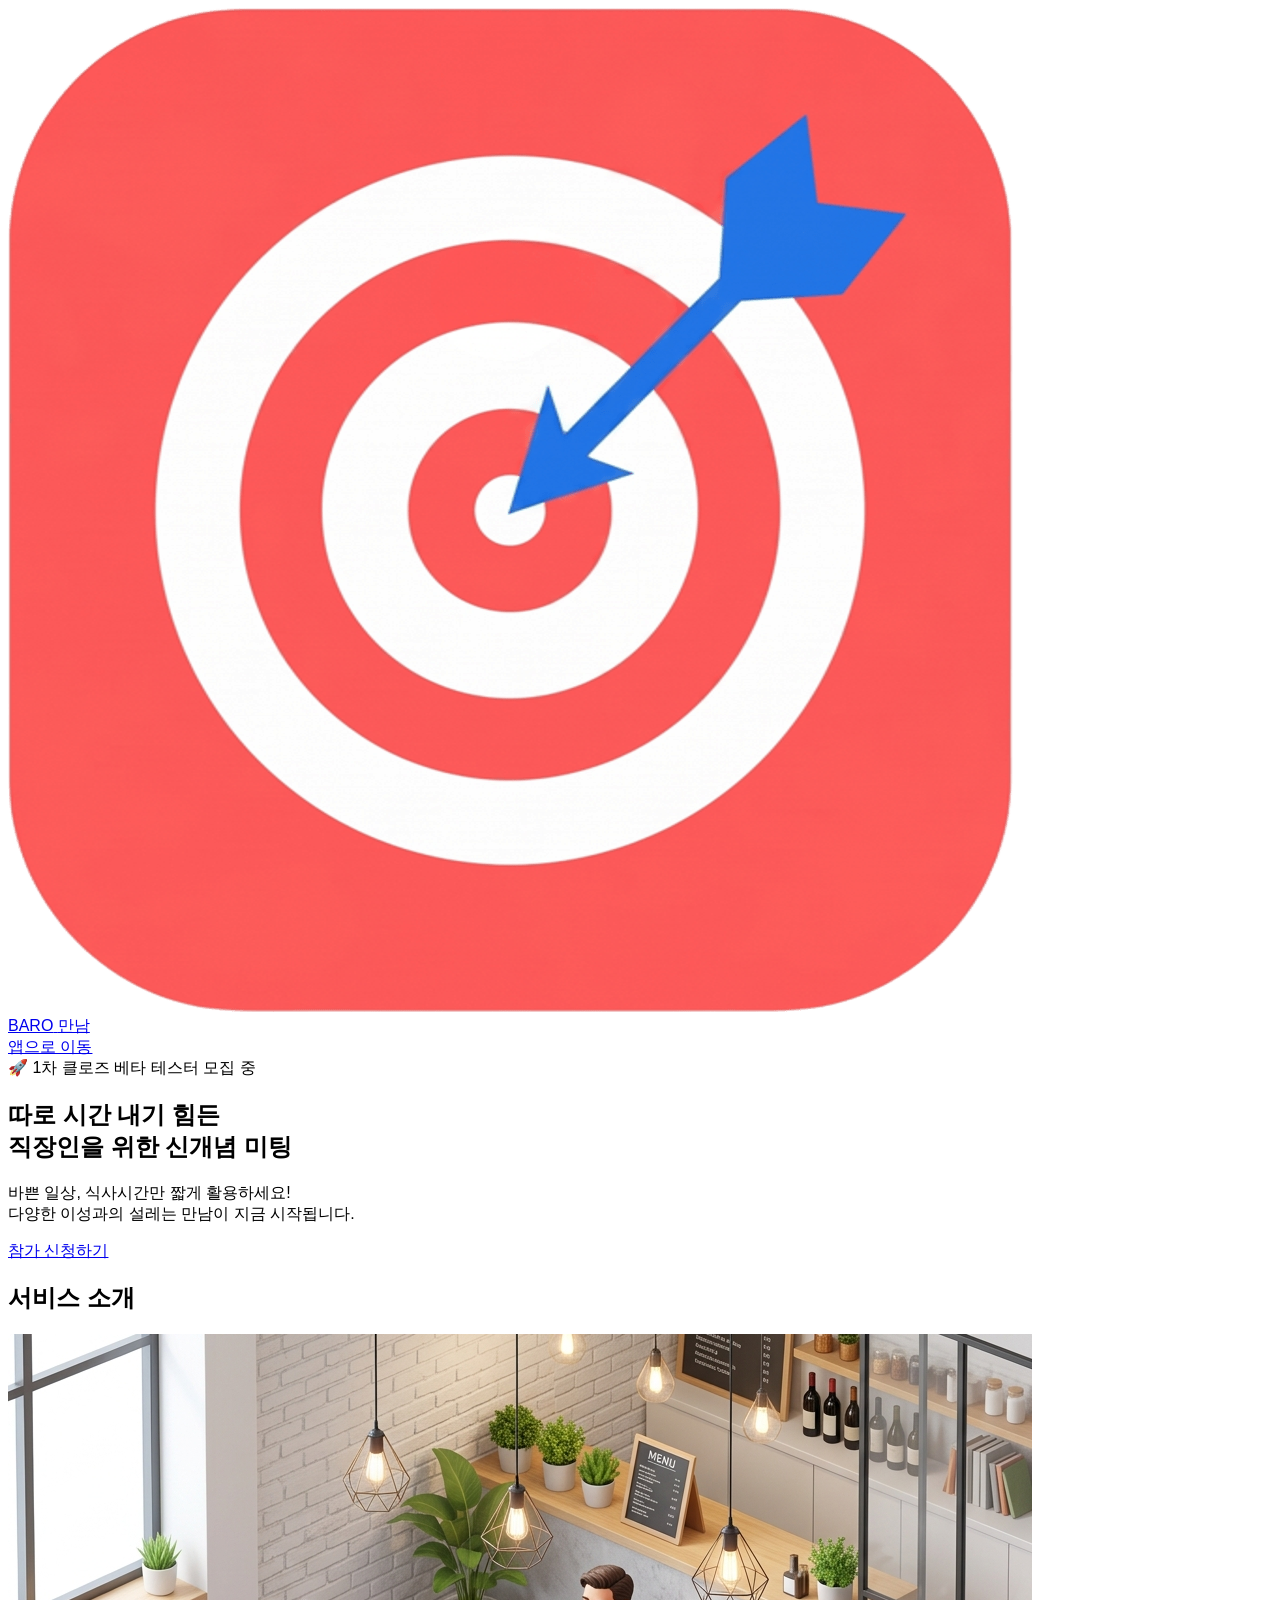
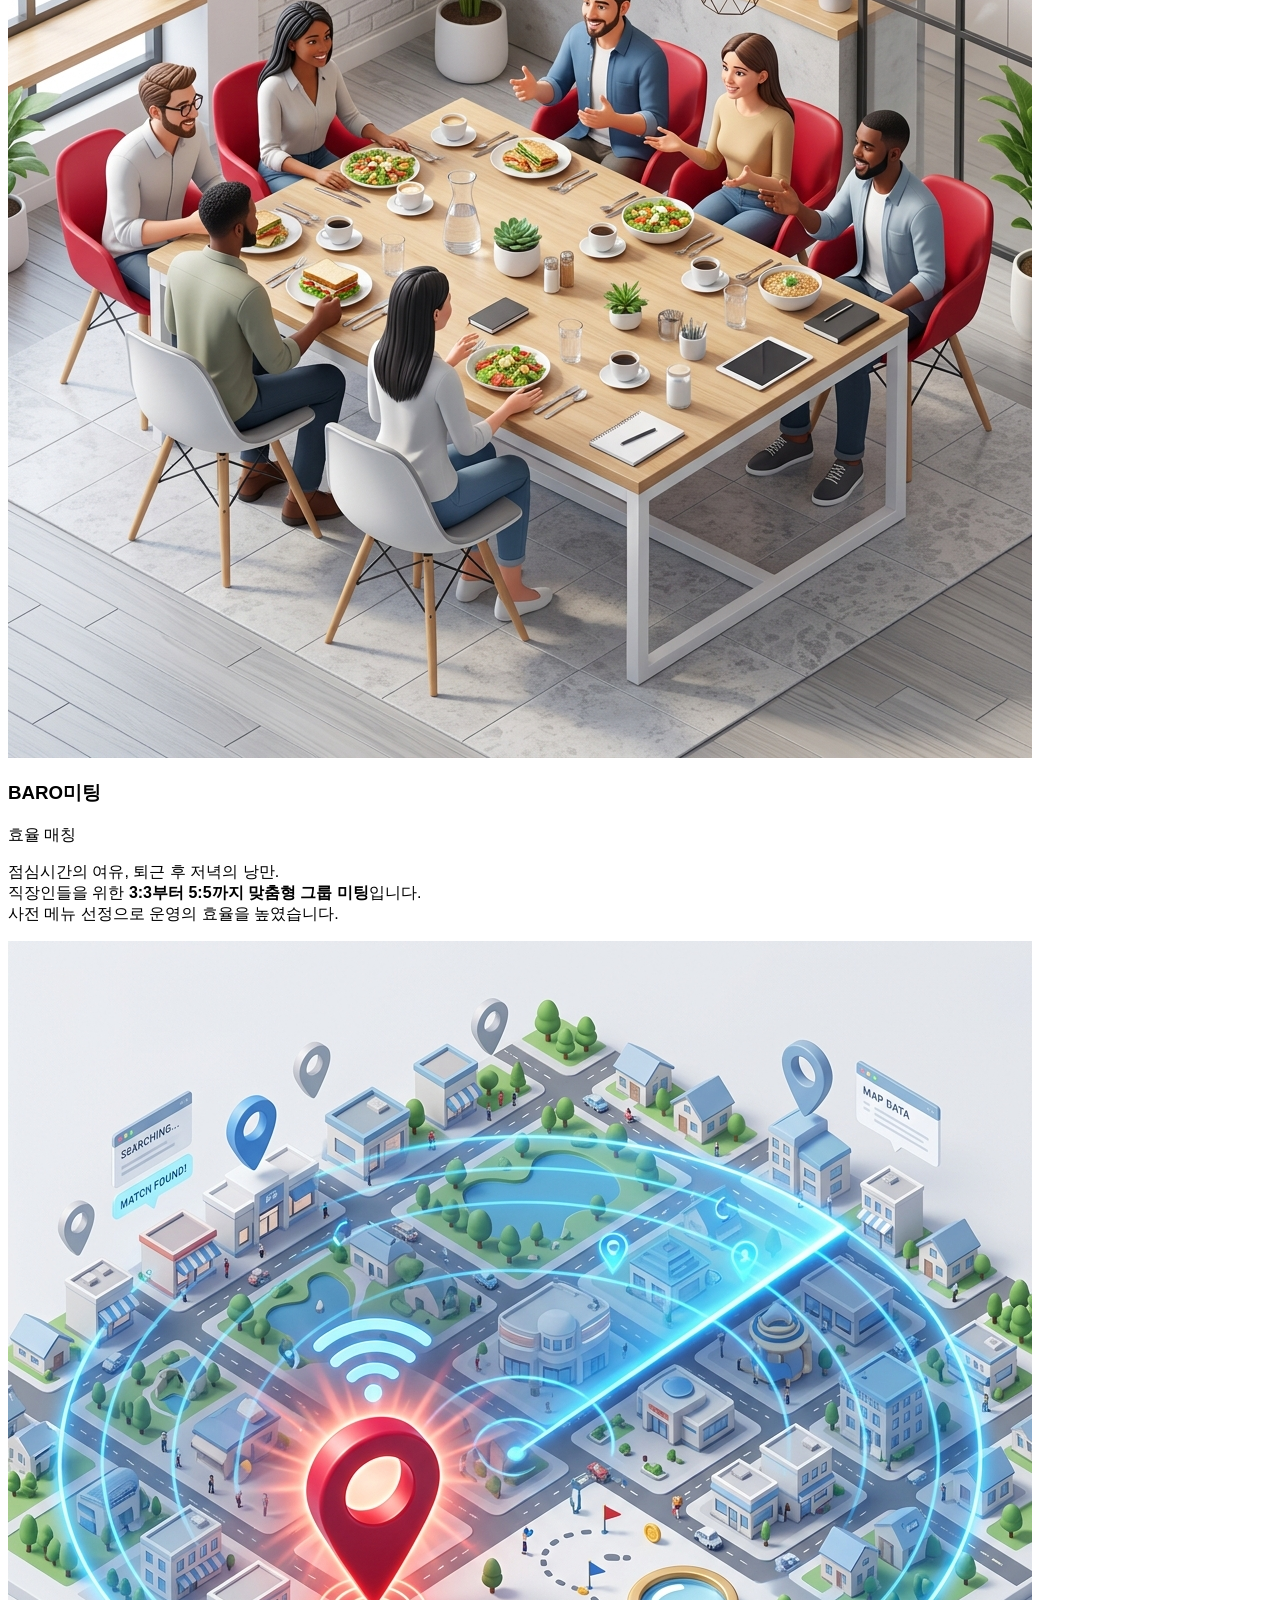
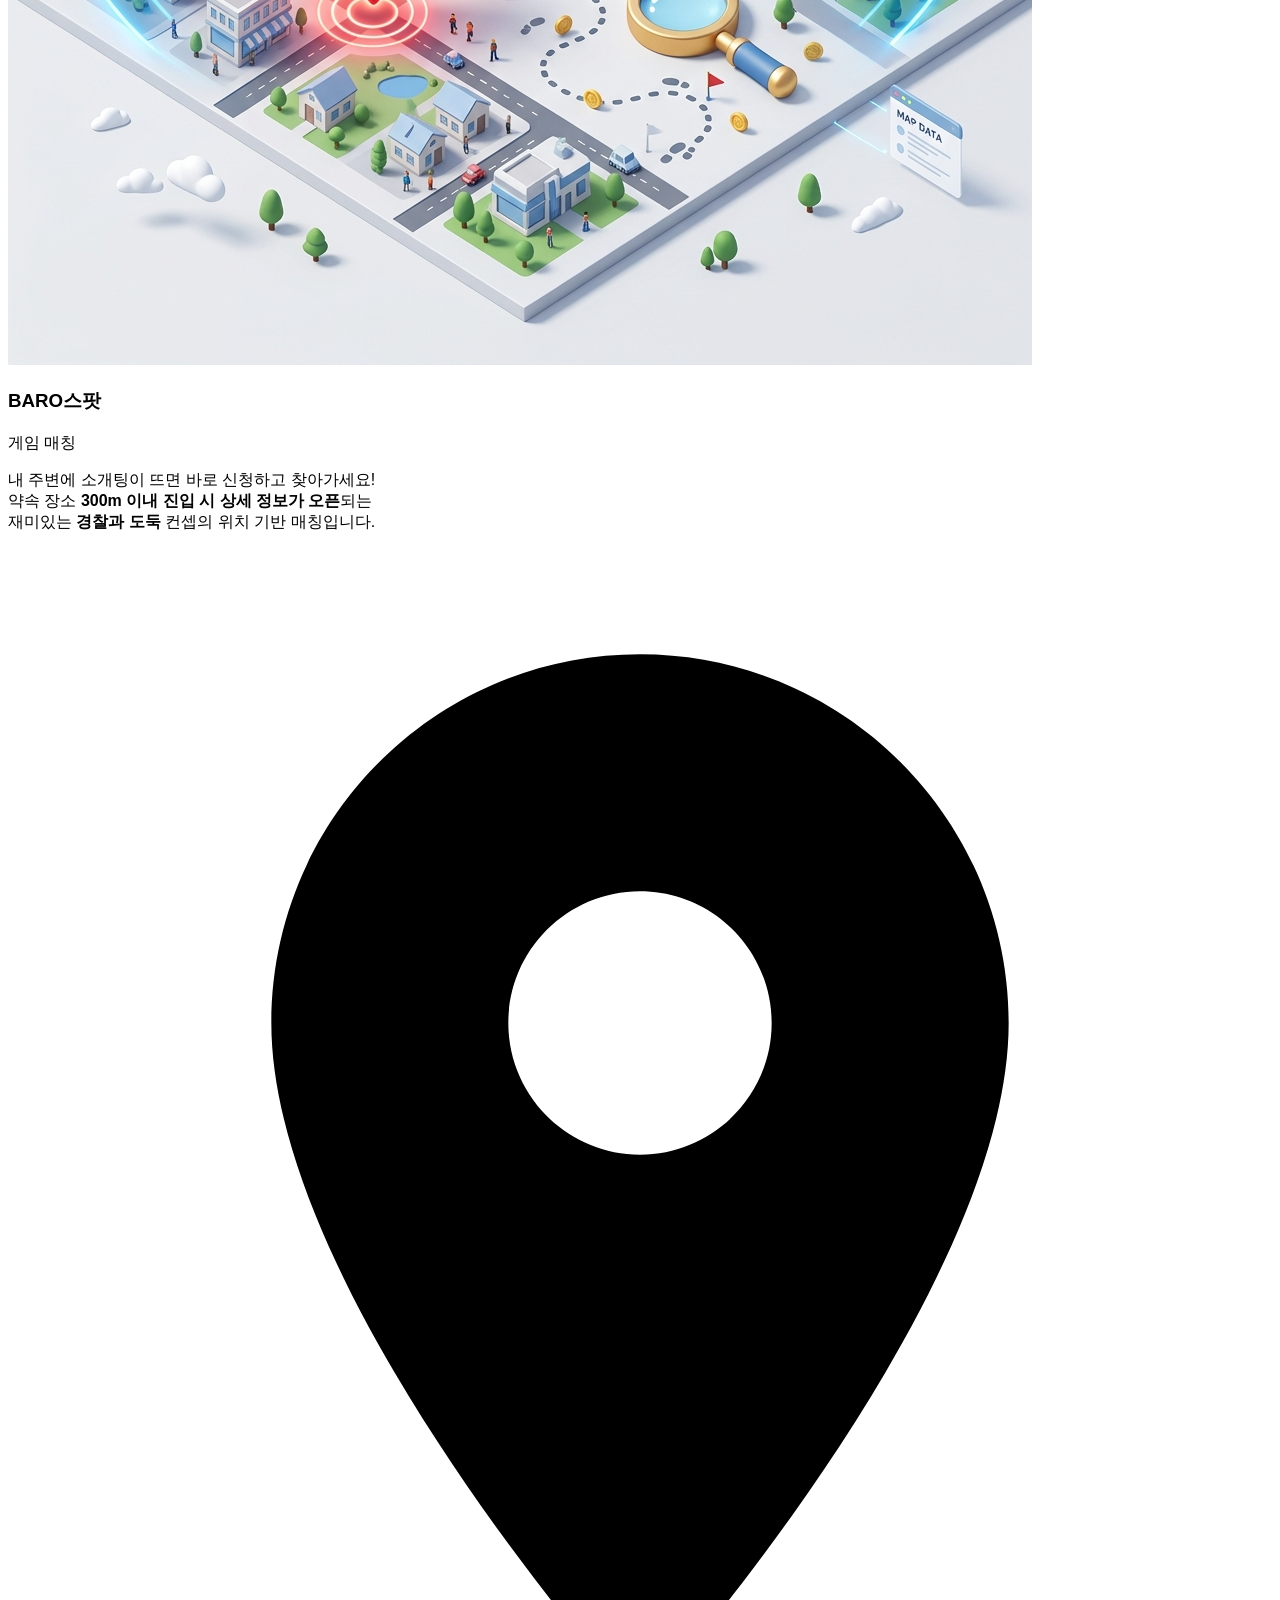
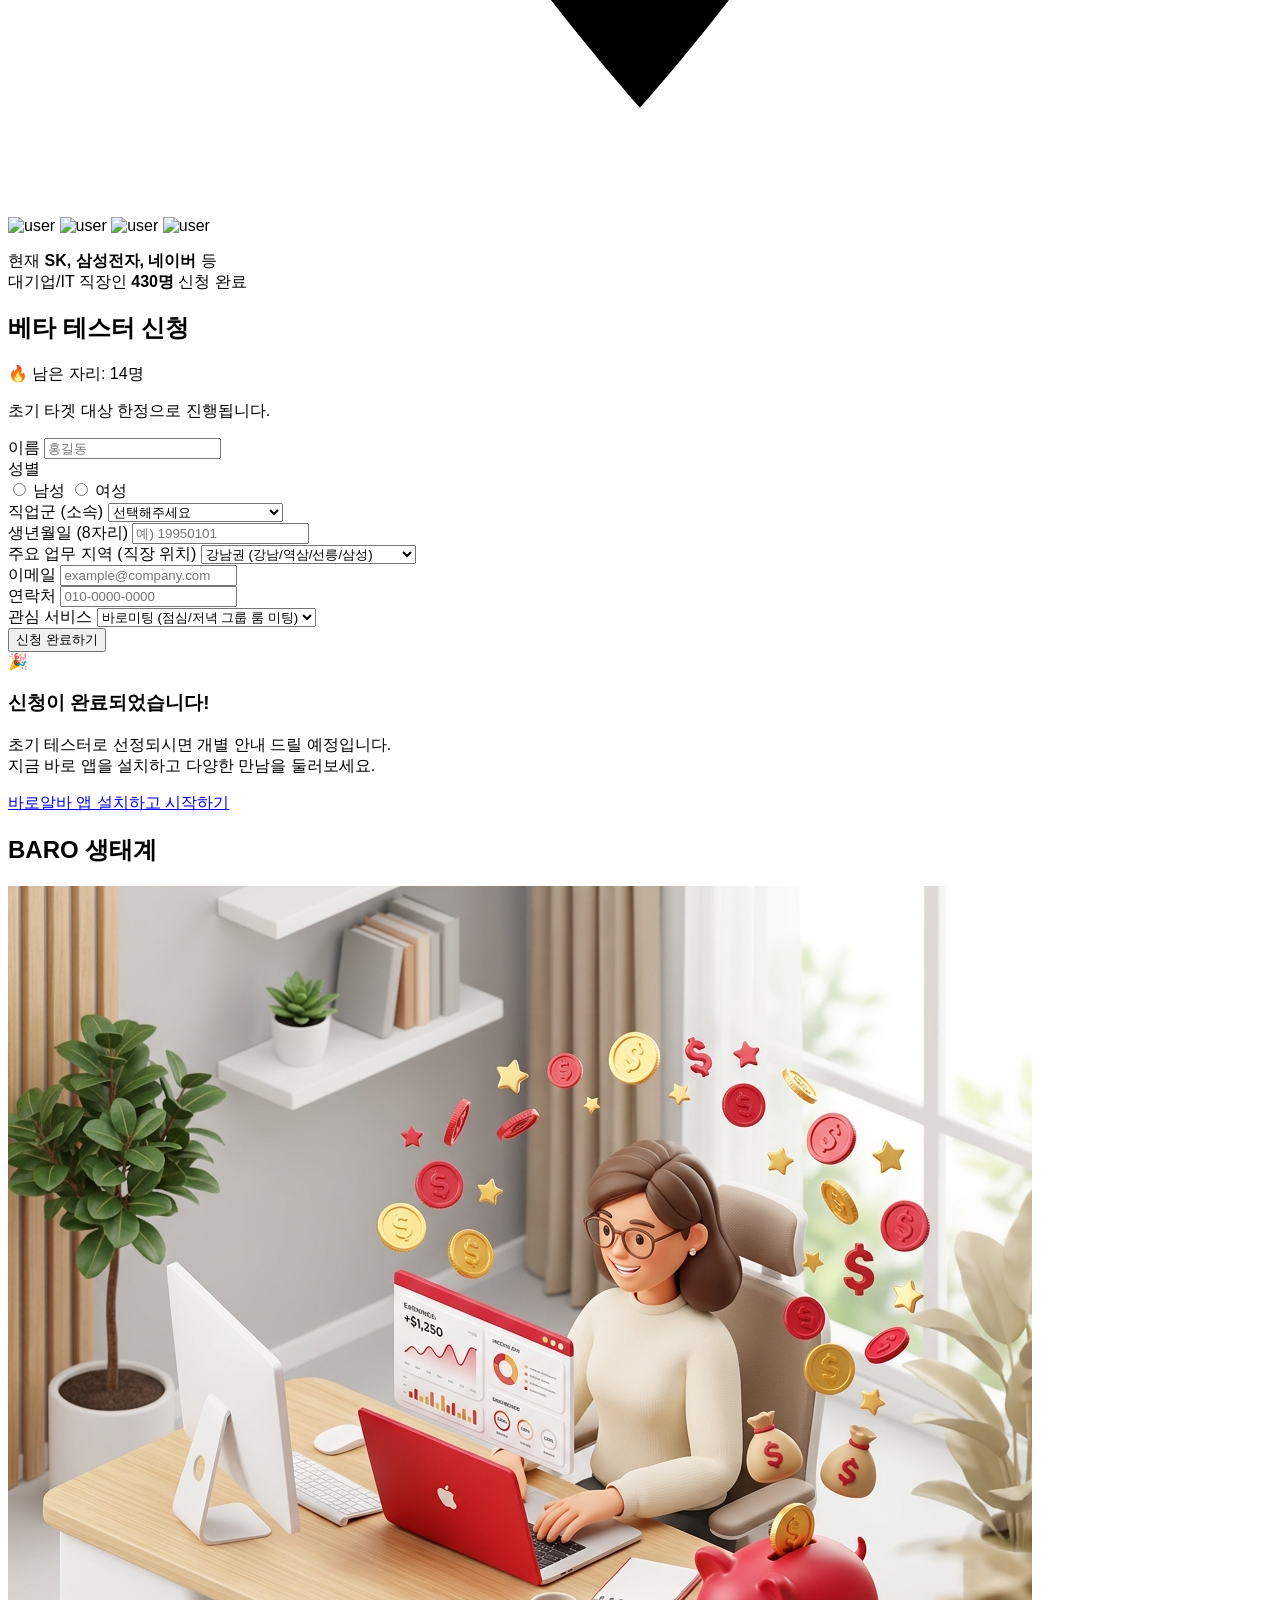
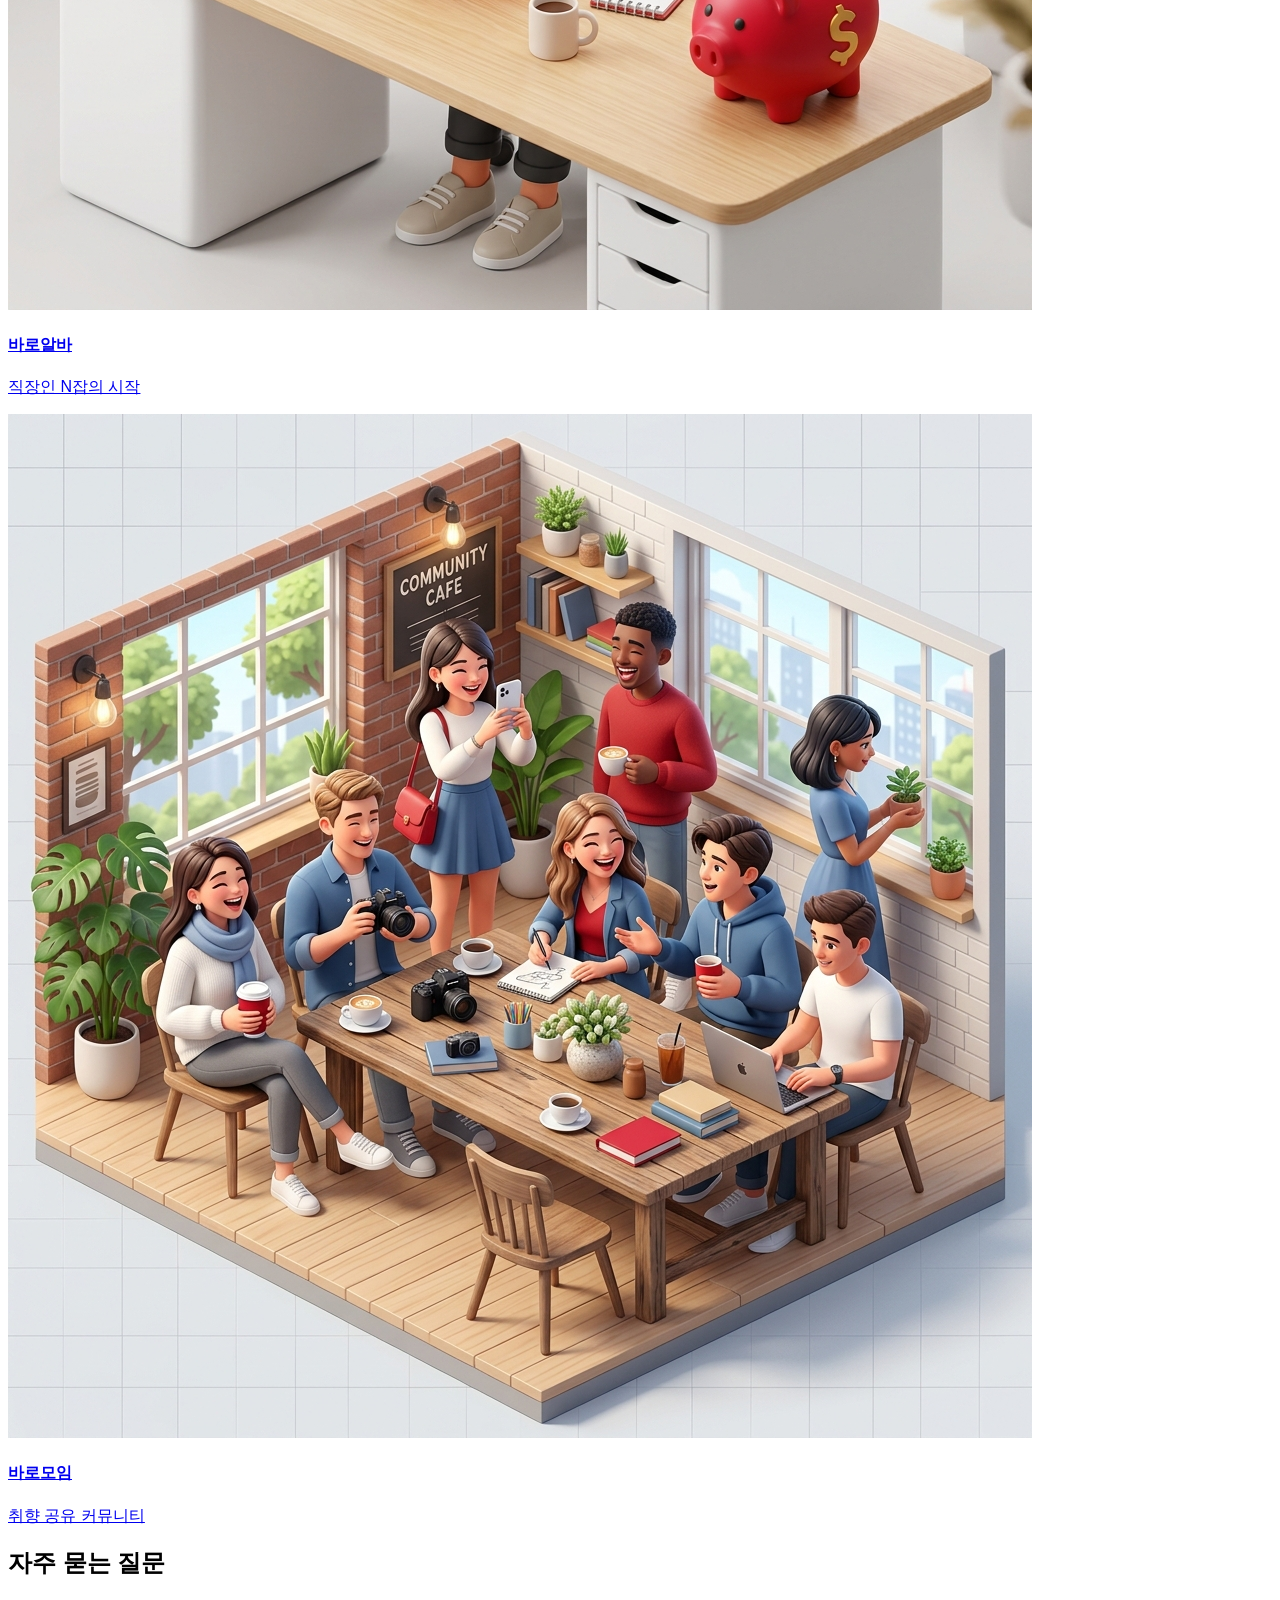
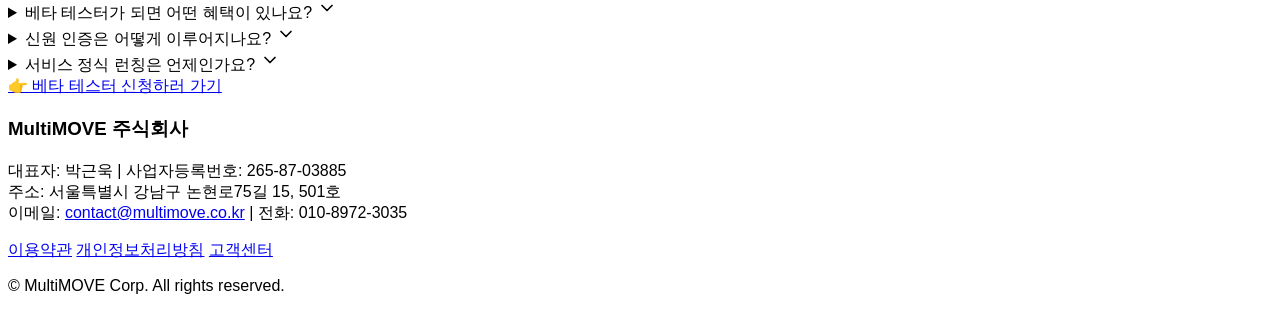
==== index.html @ ca2679e3 "feat: add SK to social proof for Jongno targeting" ====
<!DOCTYPE html>
<html lang="ko">
<head>
    <meta charset="UTF-8">
    <meta name="viewport" content="width=device-width, initial-scale=1.0, maximum-scale=1.0, user-scalable=no">
    <title>바로만남 - 직장인 전용 프리미엄 매칭 플랫폼</title>
    <!-- SEO Meta Tags -->
    <meta name="description" content="점심시간 4:4 미팅부터 위치 기반 미션 매칭까지. 직장인들의 라이프스타일을 혁신하는 새로운 만남, 바로만남에서 시작하세요.">
    <!-- 폰트 Preload (FOUT 방지) -->
    <link rel="preload" href="https://cdn.jsdelivr.net/gh/orioncactus/pretendard@v1.3.9/dist/web/static/woff2/Pretendard-ExtraBold.woff2" as="font" type="font/woff2" crossorigin="anonymous">
    <link rel="preload" href="https://cdn.jsdelivr.net/gh/orioncactus/pretendard@v1.3.9/dist/web/static/pretendard.min.css" as="style">
    <link rel="stylesheet" href="https://cdn.jsdelivr.net/gh/orioncactus/pretendard@v1.3.9/dist/web/static/pretendard.min.css">
    <script src="https://cdn.tailwindcss.com"></script>
    <script src="https://cdn.jsdelivr.net/npm/@supabase/supabase-js@2"></script>
    <script>
        window.onerror = function(msg, url, line, col, error) {
            alert("JS 오류 발생: " + msg + " (Line: " + line + ")");
        };
    </script>
    <script>
        tailwind.config = {
            theme: {
                extend: {
                    colors: {
                        baro: '#C8102E', // 바로알바 공식 메인 컬러
                        baroHover: '#A60D25'
                    },
                    fontFamily: {
                        sans: ['Pretendard', 'sans-serif'],
                    }
                }
            }
        }
    </script>
    <link href="./css/style.css" rel="stylesheet">
</head>
<body class="bg-gray-50 text-gray-900 flex flex-col min-h-screen">

    <!-- Header / Navigation -->
    <header class="sticky top-0 bg-white/90 backdrop-blur-lg z-50 border-b border-gray-100 px-5 py-3 shadow-sm">
        <div class="max-w-md mx-auto flex items-center justify-between">
            <a href="index.html" class="flex items-center gap-2 cursor-pointer hover:opacity-80 transition-opacity">
                <!-- 로고 영역 -->
                <div class="w-8 h-8 rounded-lg overflow-hidden flex items-center justify-center bg-white shadow-sm border border-gray-100">
                    <img src="./바로알바%20최종로고.png" alt="바로알바 로고" class="w-full h-full object-cover">
                </div>
                <div class="flex items-center space-x-1 tracking-tight">
                    <span class="text-baro font-extrabold text-xl">BARO</span>
                    <span class="font-extrabold text-xl text-gray-800">만남</span>
                </div>
            </a>
            <!-- 앱으로 이동 버튼 (Pulse Animation) -->
            <a href="https://baroalba.multimove.co.kr" target="_blank" class="animate-pulse-ring relative bg-baro text-white text-xs font-bold px-4 py-2 rounded-full shadow-md hover:bg-baroHover transition">
                앱으로 이동
            </a>
        </div>
    </header>

    <!-- Main Content -->
    <main class="max-w-md mx-auto w-full flex-grow pb-24">
        
        <!-- Hero Section -->
        <section class="relative px-5 py-12 text-center overflow-hidden">
            <!-- Premium Background Gradients -->
            <div class="absolute top-0 left-1/2 -translate-x-1/2 w-full h-full max-w-md mx-auto -z-10 opacity-30">
                <div class="absolute top-[-10%] left-[-10%] w-64 h-64 bg-red-300 rounded-full mix-blend-multiply filter blur-3xl animate-pulse"></div>
                <div class="absolute top-[10%] right-[-10%] w-64 h-64 bg-yellow-300 rounded-full mix-blend-multiply filter blur-3xl animate-pulse" style="animation-delay: 2s;"></div>
            </div>
            
            <div class="relative z-10">
                <div class="inline-block bg-white text-baro text-xs font-bold px-4 py-1.5 rounded-full mb-5 shadow-sm border border-red-100">
                    🚀 1차 클로즈 베타 테스터 모집 중
                </div>
                <h1 class="text-[32px] font-extrabold leading-[1.3] mb-5 tracking-tight text-gray-900 drop-shadow-sm">
                    따로 시간 내기 힘든<br>
                    직장인을 위한 <span class="text-baro bg-clip-text text-transparent bg-gradient-to-r from-baro to-red-500">신개념 미팅</span>
                </h1>
                <p class="text-gray-600 text-[15px] mb-8 leading-relaxed px-2 font-medium">
                    바쁜 일상, 식사시간만 짧게 활용하세요!<br>
                    다양한 이성과의 설레는 만남이 지금 시작됩니다.
                </p>
                <div class="bg-white/80 backdrop-blur-md rounded-[24px] p-6 shadow-sm border border-white/50">
                    <a href="#applicationForm" class="block w-full bg-gradient-to-r from-baro to-red-600 text-white font-bold py-4 rounded-[16px] shadow-[0_8px_20px_rgba(200,16,46,0.2)] hover:shadow-[0_8px_25px_rgba(200,16,46,0.4)] hover:-translate-y-0.5 transition-all duration-200">
                        참가 신청하기
                    </a>
                </div>
            </div>
        </section>

        <!-- Service Intro Section -->
        <section class="px-5 py-8">
            <div class="flex items-center justify-between mb-5 px-1">
                <h2 class="text-xl font-extrabold tracking-tight">서비스 소개</h2>
            </div>
            
            <div class="space-y-5">
                <!-- Service 1: 바로미팅 -->
                <div class="bg-white p-6 rounded-[24px] border border-gray-100 shadow-[0_4px_20px_-4px_rgba(0,0,0,0.05)] relative overflow-hidden group">
                    <div class="absolute top-0 right-0 w-32 h-32 bg-yellow-50 rounded-full blur-3xl -mr-10 -mt-10 transition-all group-hover:bg-yellow-100"></div>
                    <div class="relative z-10">
                        <div class="w-full h-40 bg-gray-50 rounded-[16px] mb-5 overflow-hidden border border-gray-100 shadow-sm flex items-center justify-center">
                            <img src="./images/baro_meeting.png" alt="바로미팅 일러스트" class="w-full h-full object-cover group-hover:scale-105 transition-transform duration-300">
                        </div>
                        <div class="flex items-center justify-between mb-4">
                            <h3 class="text-2xl font-extrabold tracking-tight text-gray-800">
                                <span class="text-baro">BARO</span>미팅
                            </h3>
                            <div class="bg-gray-100 text-gray-600 text-xs px-2 py-1 rounded-md font-semibold">효율 매칭</div>
                        </div>
                        <p class="text-[15px] leading-relaxed text-gray-600 font-medium">
                            점심시간의 여유, 퇴근 후 저녁의 낭만.<br>
                            직장인들을 위한 <strong>3:3부터 5:5까지 맞춤형 그룹 미팅</strong>입니다.<br>
                            사전 메뉴 선정으로 운영의 효율을 높였습니다.
                        </p>
                    </div>
                </div>

                <!-- Service 2: 바로스팟 -->
                <div class="bg-white p-6 rounded-[24px] border border-gray-100 shadow-[0_4px_20px_-4px_rgba(0,0,0,0.05)] relative overflow-hidden group">
                    <div class="absolute top-0 right-0 w-32 h-32 bg-red-50 rounded-full blur-3xl -mr-10 -mt-10 transition-all group-hover:bg-red-100"></div>
                    <div class="relative z-10">
                        <div class="w-full h-40 bg-gray-50 rounded-[16px] mb-5 overflow-hidden border border-gray-100 shadow-sm flex items-center justify-center">
                            <img src="./images/baro_spot.png" alt="바로스팟 일러스트" class="w-full h-full object-cover group-hover:scale-105 transition-transform duration-300">
                        </div>
                        <div class="flex items-center justify-between mb-4">
                            <h3 class="text-2xl font-extrabold tracking-tight text-gray-800">
                                <span class="text-baro">BARO</span>스팟
                            </h3>
                            <div class="bg-baro/10 text-baro text-xs px-2 py-1 rounded-md font-bold">게임 매칭</div>
                        </div>
                        <p class="text-[15px] leading-relaxed text-gray-600 font-medium mb-6">
                            내 주변에 소개팅이 뜨면 바로 신청하고 찾아가세요!<br>
                            약속 장소 <strong>300m 이내 진입 시 상세 정보가 오픈</strong>되는<br>
                            재미있는 <strong>경찰과 도둑</strong> 컨셉의 위치 기반 매칭입니다.
                        </p>
                        
                        <!-- Map Marker Animation Area -->
                        <div class="w-full h-32 bg-gray-50 rounded-[16px] border border-gray-200 flex items-center justify-center relative overflow-hidden">
                            <!-- Background Map Grid (Decorative) -->
                            <div class="absolute inset-0 opacity-20" style="background-image: radial-gradient(#C8102E 1px, transparent 1px); background-size: 16px 16px;"></div>
                            
                            <!-- Animated Marker -->
                            <div class="relative flex items-center justify-center">
                                <div class="absolute w-12 h-12 bg-baro/30 rounded-full marker-wave"></div>
                                <div class="relative marker-pin">
                                    <svg class="w-8 h-8 text-baro drop-shadow-md" fill="currentColor" viewBox="0 0 24 24">
                                        <path d="M12 2C8.13 2 5 5.13 5 9c0 5.25 7 13 7 13s7-7.75 7-13c0-3.87-3.13-7-7-7zm0 9.5c-1.38 0-2.5-1.12-2.5-2.5s1.12-2.5 2.5-2.5 2.5 1.12 2.5 2.5-1.12 2.5-2.5 2.5z"/>
                                    </svg>
                                </div>
                            </div>
                        </div>
                    </div>
                </div>
            </div>
        </section>

        <!-- Application Form Section (Supabase Ready) -->
        <section class="px-5 py-8">
            <div class="bg-white p-6 rounded-[24px] border border-gray-100 shadow-[0_4px_20px_-4px_rgba(0,0,0,0.05)]">
                <!-- Social Proof Ticker -->
                <div class="bg-gray-50 border border-gray-100 rounded-xl p-3 mb-5 flex items-center gap-3 shadow-inner">
                    <div class="flex -space-x-2">
                        <img class="w-6 h-6 rounded-full border-2 border-white object-cover" src="https://ui-avatars.com/api/?name=SK&background=E30000&color=fff" alt="user">
                        <img class="w-6 h-6 rounded-full border-2 border-white object-cover" src="https://ui-avatars.com/api/?name=S&background=0D8ABC&color=fff" alt="user">
                        <img class="w-6 h-6 rounded-full border-2 border-white object-cover" src="https://ui-avatars.com/api/?name=N&background=03C75A&color=fff" alt="user">
                        <img class="w-6 h-6 rounded-full border-2 border-white object-cover" src="https://ui-avatars.com/api/?name=K&background=FEE500&color=000" alt="user">
                    </div>
                    <p class="text-[11px] font-medium text-gray-600 leading-tight">
                        현재 <strong class="text-baro">SK, 삼성전자, 네이버</strong> 등<br>대기업/IT 직장인 <strong>430명</strong> 신청 완료
                    </p>
                </div>
                
                <div class="flex items-center justify-between mb-4">
                    <h2 class="text-xl font-extrabold">베타 테스터 신청</h2>
                    <span class="bg-red-50 text-baro text-[11px] font-extrabold px-2.5 py-1 rounded-full animate-pulse border border-red-100">🔥 남은 자리: 14명</span>
                </div>
                <p class="text-xs text-gray-500 mb-6">초기 타겟 대상 한정으로 진행됩니다.</p>
                
                <form id="applicationForm" class="space-y-4">
                    <div>
                        <label for="name" class="block text-sm font-bold text-gray-700 mb-1">이름</label>
                        <input type="text" id="name" name="name" required class="w-full bg-gray-50 border border-gray-200 rounded-[12px] px-4 py-3 text-sm focus:bg-white transition-colors" placeholder="홍길동">
                    </div>
                    <div>
                        <label class="block text-sm font-bold text-gray-700 mb-2">성별</label>
                        <div class="flex gap-4 bg-gray-50 border border-gray-200 rounded-[12px] px-4 py-3">
                            <label class="flex items-center gap-2 cursor-pointer flex-1">
                                <input type="radio" name="gender" value="male" required class="w-4 h-4 text-baro">
                                <span class="text-sm text-gray-700">남성</span>
                            </label>
                            <label class="flex items-center gap-2 cursor-pointer flex-1">
                                <input type="radio" name="gender" value="female" required class="w-4 h-4 text-baro">
                                <span class="text-sm text-gray-700">여성</span>
                            </label>
                        </div>
                    </div>
                    <div>
                        <label for="company" class="block text-sm font-bold text-gray-700 mb-1">직업군 (소속)</label>
                        <select id="company" name="company" required class="w-full bg-gray-50 border border-gray-200 rounded-[12px] px-4 py-3 text-sm focus:bg-white transition-colors">
                            <option value="" disabled selected>선택해주세요</option>
                            <option value="대기업/외국계기업">대기업 / 외국계기업</option>
                            <option value="중견/중소기업">중견 / 중소기업</option>
                            <option value="공기업/공공기관/공무원">공기업 / 공공기관 / 공무원</option>
                            <option value="전문직(의료/법조 등)">전문직 (의료/법조 등)</option>
                            <option value="스타트업/IT">스타트업 / IT</option>
                            <option value="자영업/F&B">자영업 / F&B</option>
                            <option value="프리랜서/기타">프리랜서 / 기타</option>
                        </select>
                    </div>
                    <div>
                        <label for="birthdate" class="block text-sm font-bold text-gray-700 mb-1">생년월일 (8자리)</label>
                        <input type="text" id="birthdate" name="birthdate" required maxlength="8" class="w-full bg-gray-50 border border-gray-200 rounded-[12px] px-4 py-3 text-sm focus:bg-white transition-colors" placeholder="예) 19950101">
                    </div>
                    <div>
                        <label for="location" class="block text-sm font-bold text-gray-700 mb-1">주요 업무 지역 (직장 위치)</label>
                        <select id="location" name="location" class="w-full bg-gray-50 border border-gray-200 rounded-[12px] px-4 py-3 text-sm focus:bg-white transition-colors">
                            <option value="gangnam">강남권 (강남/역삼/선릉/삼성)</option>
                            <option value="jongno">종로/중구권 (광화문/종각/을지로)</option>
                            <option value="yeouido">여의도권</option>
                            <option value="pangyo">판교/분당권</option>
                            <option value="guro">구로/가산권</option>
                            <option value="other">기타 지역</option>
                        </select>
                    </div>
                    <div>
                        <label for="email" class="block text-sm font-bold text-gray-700 mb-1">이메일</label>
                        <input type="email" id="email" name="email" required class="w-full bg-gray-50 border border-gray-200 rounded-[12px] px-4 py-3 text-sm focus:bg-white transition-colors" placeholder="example@company.com">
                    </div>
                    <div>
                        <label for="phone" class="block text-sm font-bold text-gray-700 mb-1">연락처</label>
                        <input type="tel" id="phone" name="phone" required class="w-full bg-gray-50 border border-gray-200 rounded-[12px] px-4 py-3 text-sm focus:bg-white transition-colors" placeholder="010-0000-0000">
                    </div>
                    <div>
                        <label for="service_type" class="block text-sm font-bold text-gray-700 mb-1">관심 서비스</label>
                        <select id="service_type" name="service_type" class="w-full bg-gray-50 border border-gray-200 rounded-[12px] px-4 py-3 text-sm focus:bg-white transition-colors">
                            <option value="baro_meeting">바로미팅 (점심/저녁 그룹 룸 미팅)</option>
                            <option value="baro_spot">바로스팟 (위치기반 매칭)</option>
                            <option value="both">둘 다 관심 있음</option>
                        </select>
                    </div>
                    <div class="pt-2">
                        <button type="button" id="submitBtn" class="w-full bg-baro text-white font-bold py-4 rounded-[12px] shadow-md hover:bg-baroHover transition-colors flex justify-center items-center gap-2">
                            <span>신청 완료하기</span>
                        </button>
                    </div>
                </form>
                
                <!-- Success UI (Hidden by default) -->
                <div id="successUi" class="hidden text-center py-6">
                    <div class="w-16 h-16 bg-green-100 text-green-600 rounded-full flex items-center justify-center text-3xl mx-auto mb-4 shadow-sm border border-green-200">
                        🎉
                    </div>
                    <h3 class="text-xl font-extrabold mb-2">신청이 완료되었습니다!</h3>
                    <p class="text-sm text-gray-500 mb-6 leading-relaxed">
                        초기 테스터로 선정되시면 개별 안내 드릴 예정입니다.<br>
                        지금 바로 앱을 설치하고 다양한 만남을 둘러보세요.
                    </p>
                    <a href="https://baroalba.multimove.co.kr" target="_blank" class="block w-full bg-baro text-white font-bold py-4 rounded-[12px] shadow-lg shadow-red-200 hover:bg-baroHover transition-all animate-pulse-ring">
                        바로알바 앱 설치하고 시작하기
                    </a>
                </div>
            </div>
        </section>

        <!-- BARO Ecosystem Section -->
        <section class="px-5 py-8 mb-10">
            <h2 class="text-xl font-extrabold mb-5 px-1 tracking-tight">BARO 생태계</h2>
            <div class="grid grid-cols-2 gap-4">
                <a href="baro-alba.html" class="bg-white p-5 rounded-[20px] border border-gray-100 shadow-sm hover:shadow-md hover:-translate-y-1 transition-all">
                    <div class="w-full h-24 bg-gray-50 rounded-[12px] mb-3 overflow-hidden border border-gray-100 flex items-center justify-center">
                        <img src="./images/baro_alba.png" alt="바로알바" class="w-full h-full object-cover">
                    </div>
                    <h4 class="font-bold text-sm text-gray-900">바로알바</h4>
                    <p class="text-[11px] text-gray-500 mt-1 font-medium">직장인 N잡의 시작</p>
                </a>
                <a href="baro-moim.html" class="bg-white p-5 rounded-[20px] border border-gray-100 shadow-sm hover:shadow-md hover:-translate-y-1 transition-all">
                    <div class="w-full h-24 bg-gray-50 rounded-[12px] mb-3 overflow-hidden border border-gray-100 flex items-center justify-center">
                        <img src="./images/baro_moim.png" alt="바로모임" class="w-full h-full object-cover">
                    </div>
                    <h4 class="font-bold text-sm text-gray-900">바로모임</h4>
                    <p class="text-[11px] text-gray-500 mt-1 font-medium">취향 공유 커뮤니티</p>
                </a>
            </div>
        </section>

        <!-- FAQ Section -->
        <section class="px-5 py-8 mb-4">
            <h2 class="text-xl font-extrabold mb-5 px-1 tracking-tight">자주 묻는 질문</h2>
            <div class="space-y-3">
                <details class="group bg-white rounded-2xl border border-gray-100 shadow-sm [&_summary::-webkit-details-marker]:hidden">
                    <summary class="flex items-center justify-between p-5 cursor-pointer font-bold text-gray-800 text-[15px]">
                        베타 테스터가 되면 어떤 혜택이 있나요?
                        <span class="transition group-open:rotate-180 text-gray-400">
                            <svg fill="none" height="20" width="20" stroke="currentColor" stroke-linecap="round" stroke-linejoin="round" stroke-width="2" viewBox="0 0 24 24"><path d="M6 9l6 6 6-6"/></svg>
                        </span>
                    </summary>
                    <div class="px-5 pb-5 text-sm text-gray-600 leading-relaxed border-t border-gray-50 pt-3">
                        정식 서비스 런칭 시 <strong>평생 수수료 면제</strong> 혜택과 프리미엄 매칭 우선권을 드립니다. 지금 신청하셔야 가장 큰 혜택을 받으실 수 있습니다!
                    </div>
                </details>
                <details class="group bg-white rounded-2xl border border-gray-100 shadow-sm [&_summary::-webkit-details-marker]:hidden">
                    <summary class="flex items-center justify-between p-5 cursor-pointer font-bold text-gray-800 text-[15px]">
                        신원 인증은 어떻게 이루어지나요?
                        <span class="transition group-open:rotate-180 text-gray-400">
                            <svg fill="none" height="20" width="20" stroke="currentColor" stroke-linecap="round" stroke-linejoin="round" stroke-width="2" viewBox="0 0 24 24"><path d="M6 9l6 6 6-6"/></svg>
                        </span>
                    </summary>
                    <div class="px-5 pb-5 text-sm text-gray-600 leading-relaxed border-t border-gray-50 pt-3">
                        입력해주신 직장명과 이메일을 바탕으로 <strong>철저한 블라인드 명함/사원증 인증</strong>을 거친 분들만 매칭 풀에 들어옵니다. 안전하고 신뢰할 수 있는 만남을 보장합니다.
                    </div>
                </details>
                <details class="group bg-white rounded-2xl border border-gray-100 shadow-sm [&_summary::-webkit-details-marker]:hidden">
                    <summary class="flex items-center justify-between p-5 cursor-pointer font-bold text-gray-800 text-[15px]">
                        서비스 정식 런칭은 언제인가요?
                        <span class="transition group-open:rotate-180 text-gray-400">
                            <svg fill="none" height="20" width="20" stroke="currentColor" stroke-linecap="round" stroke-linejoin="round" stroke-width="2" viewBox="0 0 24 24"><path d="M6 9l6 6 6-6"/></svg>
                        </span>
                    </summary>
                    <div class="px-5 pb-5 text-sm text-gray-600 leading-relaxed border-t border-gray-50 pt-3">
                        현재 베타 테스터 풀을 모집 중이며, 충분한 매칭 풀이 확보되는 대로 테스터 분들께 <strong>가장 먼저 개별 연락</strong>을 드려 매칭을 시작할 예정입니다.
                    </div>
                </details>
            </div>
        </section>

    </main>

    <!-- Mobile Sticky CTA -->
    <div class="fixed bottom-0 left-0 w-full z-40 bg-white/90 backdrop-blur-md p-4 border-t border-gray-100 shadow-[0_-10px_20px_rgba(0,0,0,0.03)] pb-safe md:hidden">
        <a href="#applicationForm" class="block w-full max-w-md mx-auto bg-gray-900 text-white text-center font-bold py-4 rounded-[16px] shadow-lg hover:bg-black transition-all">
            👉 베타 테스터 신청하러 가기
        </a>
    </div>

    <!-- Footer -->
    <footer class="bg-gray-900 text-gray-400 py-10 pb-32 md:pb-10 mt-auto">
        <div class="max-w-md mx-auto px-5">
            <div class="mb-6">
                <h3 class="text-white font-bold text-lg mb-2">MultiMOVE 주식회사</h3>
                <p class="text-xs leading-relaxed text-gray-400">
                    대표자: 박근욱 | 사업자등록번호: 265-87-03885<br>
                    주소: 서울특별시 강남구 논현로75길 15, 501호<br>
                    이메일: <a href="mailto:contact@multimove.co.kr" class="text-gray-300 hover:text-white transition">contact@multimove.co.kr</a> | 전화: 010-8972-3035
                </p>
            </div>
            
            <div class="flex gap-4 text-xs font-medium mb-6">
                <a href="https://baroalba.multimove.co.kr/terms.html" target="_blank" class="hover:text-white transition">이용약관</a>
                <a href="https://baroalba.multimove.co.kr/privacy.html" target="_blank" class="hover:text-white transition">개인정보처리방침</a>
                <a href="mailto:contact@multimove.co.kr" class="hover:text-white transition">고객센터</a>
            </div>

            <p class="text-[10px] text-gray-500 font-medium">
                © MultiMOVE Corp. All rights reserved.
            </p>
        </div>
    </footer>

    <script>
        try {
            // Supabase 초기화 (발급받은 URL과 KEY를 입력해주세요)
            const SUPABASE_URL = 'https://onwvbmllpycgswfzywjv.supabase.co';
            const SUPABASE_KEY = 'eyJhbGciOiJIUzI1NiIsInR5cCI6IkpXVCJ9.eyJpc3MiOiJzdXBhYmFzZSIsInJlZiI6Im9ud3ZibWxscHljZ3N3Znp5d2p2Iiwicm9sZSI6ImFub24iLCJpYXQiOjE3ODAyMDMyNzksImV4cCI6MjA5NTc3OTI3OX0.CbwhyfqCZp_jjMbHUESVzbPDAZLNV2lpniUkouqLLmQ';
            const supabase = window.supabase ? window.supabase.createClient(SUPABASE_URL, SUPABASE_KEY) : null;

        // URL에 남아있는 쿼리 파라미터(이름, 이메일 등)가 있다면 깔끔하게 지워줌
        if (window.location.search) {
            window.history.replaceState({}, document.title, window.location.pathname);
        }

        // 폼 제출 이벤트 핸들러
        const applicationForm = document.getElementById('applicationForm');
        const successUi = document.getElementById('successUi');
        const submitBtn = document.getElementById('submitBtn');
        
        if (submitBtn && applicationForm) {
            submitBtn.addEventListener('click', async (e) => {
                if (!applicationForm.checkValidity()) {
                    applicationForm.reportValidity(); // 기본 HTML 툴팁
                    alert("모든 필수 항목(성별 포함)을 정확히 입력해 주세요!"); // 툴팁이 안 보이는 브라우저 대비 명시적 경고
                    return;
                }
                
                const originalText = submitBtn.innerHTML;
                submitBtn.innerHTML = '처리 중...';
                submitBtn.disabled = true;
                
                const formData = new FormData(applicationForm);
                const data = Object.fromEntries(formData.entries());
                
                try {
                    let dbErrorMsg = "";
                    if(supabase) {
                        // Supabase 연동 시도
                        try {
                            const { error } = await supabase
                                .from('baromannam_beta_testers')
                                .insert([
                                    { 
                                        name: data.name, 
                                        gender: data.gender,
                                        company: data.company,
                                        birthdate: data.birthdate,
                                        location: data.location,
                                        email: data.email,
                                        phone: data.phone, 
                                        service_type: data.service_type 
                                    }
                                ]);
                                
                            if (error) {
                                console.error("Supabase 에러:", error);
                                dbErrorMsg = " (주의: DB 저장 실패, 에러: " + (error.message || JSON.stringify(error)) + ")";
                            }
                        } catch (supaErr) {
                            console.error("Supabase 통신 실패:", supaErr);
                            dbErrorMsg = " (주의: DB 통신 차단됨 - AdBlock 또는 CORS 에러)";
                        }
                    } else {
                        console.log('Supabase 클라이언트가 초기화되지 않았습니다. 임시 성공 처리:', data);
                    }
                    
                    // 성공 UI 전환
                    applicationForm.classList.add('hidden');
                    successUi.classList.remove('hidden');

                    // 2. 관리자 이메일 자동 알림 발송 (formsubmit.co AJAX API 사용)
                    // 이메일 전송은 백그라운드에서 실행되도록 await 하지 않음
                    fetch("https://formsubmit.co/ajax/contact@multimove.co.kr", {
                        method: "POST",
                        headers: { 
                            'Content-Type': 'application/json',
                            'Accept': 'application/json'
                        },
                        body: JSON.stringify({
                            _subject: "🚀 [바로만남] 새로운 베타 테스터 신청이 접수되었습니다!" + (dbErrorMsg ? " [DB저장실패]" : ""),
                            _autoresponse: "바로만남 베타 테스터 신청이 완료되었습니다!\n\n관심을 가져주셔서 감사합니다.\n초기 테스터로 선정되시면 본 이메일이나 연락처로 개별 안내를 드릴 예정입니다.\n\n앱 출시 전, '바로알바' 앱을 먼저 설치하시고 생태계를 미리 경험해 보세요!\n👉 앱 설치하러 가기: https://baroalba.multimove.co.kr",
                            "이름": data.name,
                            "성별": data.gender === 'male' ? '남성' : '여성',
                            "생년월일": data.birthdate,
                            "직장명": data.company,
                            "지역": data.location === 'gangnam' ? '강남권' : 
                                    data.location === 'jongno' ? '종로/중구권' : 
                                    data.location === 'yeouido' ? '여의도권' : 
                                    data.location === 'pangyo' ? '판교/분당권' : 
                                    data.location === 'guro' ? '구로/가산권' : '기타 지역',
                            "이메일": data.email,
                            "연락처": data.phone,
                            "관심 서비스": data.service_type === 'baro_meeting' ? '바로미팅' : 
                                        data.service_type === 'baro_spot' ? '바로스팟' : '둘 다'
                        })
                    }).then(response => console.log('이메일 알림 전송 요청됨', response.status))
                    .catch(err => console.error('이메일 알림 전송 실패', err));
                    
                    
                } catch (error) {
                    console.error('크리티컬 에러:', error);
                    alert('신청 처리 중 치명적인 오류가 발생했습니다.\n상세: ' + (error.message || JSON.stringify(error)));
                    submitBtn.innerHTML = originalText;
                    submitBtn.disabled = false;
                }
            });
        }

        // 연락처 자동 하이픈(-) 포맷팅 로직 (자동완성 대응 위해 여러 이벤트 리스닝)
        const formatPhone = function (inputElem) {
            let val = inputElem.value.replace(/[^0-9]/g, '');
            if (val.length > 3 && val.length <= 7) {
                val = val.substring(0, 3) + '-' + val.substring(3);
            } else if (val.length > 7) {
                val = val.substring(0, 3) + '-' + val.substring(3, 7) + '-' + val.substring(7, 11);
            }
            inputElem.value = val;
        };
        
        const phoneInput = document.getElementById('phone');
        if (phoneInput) {
            ['input', 'change', 'blur'].forEach(evt => {
                phoneInput.addEventListener(evt, function (e) {
                    formatPhone(this);
                });
            });
        }

        // 생년월일 숫자만 입력되도록 강제 (8자리 제한은 HTML maxlength=8로 처리)
        const birthdateInput = document.getElementById('birthdate');
        if (birthdateInput) {
            ['input', 'change', 'blur'].forEach(evt => {
                birthdateInput.addEventListener(evt, function (e) {
                    this.value = this.value.replace(/[^0-9]/g, '');
                });
            });
        }

        // 스무스 스크롤 네비게이션
        document.querySelectorAll('a[href^="#"]').forEach(anchor => {
            anchor.addEventListener('click', function (e) {
                e.preventDefault();
                const targetId = this.getAttribute('href');
                if(targetId === '#') return;
                
                const targetElement = document.querySelector(targetId);
                if(targetElement) {
                    targetElement.scrollIntoView({
                        behavior: 'smooth'
                    });
                }
            });
        });
        } catch(err) {
            alert("스크립트 초기화 오류: " + err.message);
        }
    </script>
</body>
</html>
---- css/style.css ----
@import url("https://cdn.jsdelivr.net/gh/orioncactus/pretendard@v1.3.9/dist/web/static/pretendard.min.css");

body {
    font-family: 'Pretendard', sans-serif;
    -webkit-font-smoothing: antialiased;
    -moz-osx-font-smoothing: grayscale;
}

/* 부드러운 스크롤 */
html {
    scroll-behavior: smooth;
}

/* 앱으로 이동 버튼 펄스 애니메이션 */
@keyframes pulse-ring {
    0% {
        transform: scale(0.95);
        box-shadow: 0 0 0 0 rgba(200, 16, 46, 0.7);
    }
    
    70% {
        transform: scale(1);
        box-shadow: 0 0 0 8px rgba(200, 16, 46, 0);
    }
    
    100% {
        transform: scale(0.95);
        box-shadow: 0 0 0 0 rgba(200, 16, 46, 0);
    }
}

.animate-pulse-ring {
    animation: pulse-ring 2s infinite;
}

/* 지도 마커 바운스 및 웨이브 애니메이션 */
@keyframes marker-bounce {
    0%, 100% {
        transform: translateY(0);
    }
    50% {
        transform: translateY(-10px);
    }
}

@keyframes marker-wave {
    0% {
        transform: scale(0.5);
        opacity: 0.8;
    }
    100% {
        transform: scale(2);
        opacity: 0;
    }
}

.marker-pin {
    animation: marker-bounce 2s ease-in-out infinite;
}

.marker-wave {
    animation: marker-wave 2s cubic-bezier(0, 0.5, 0.5, 1) infinite;
}

/* 입력 필드 포커스 스타일 커스텀 */
input:focus, select:focus, textarea:focus {
    outline: none;
    border-color: #C8102E;
    box-shadow: 0 0 0 3px rgba(200, 16, 46, 0.1);
}
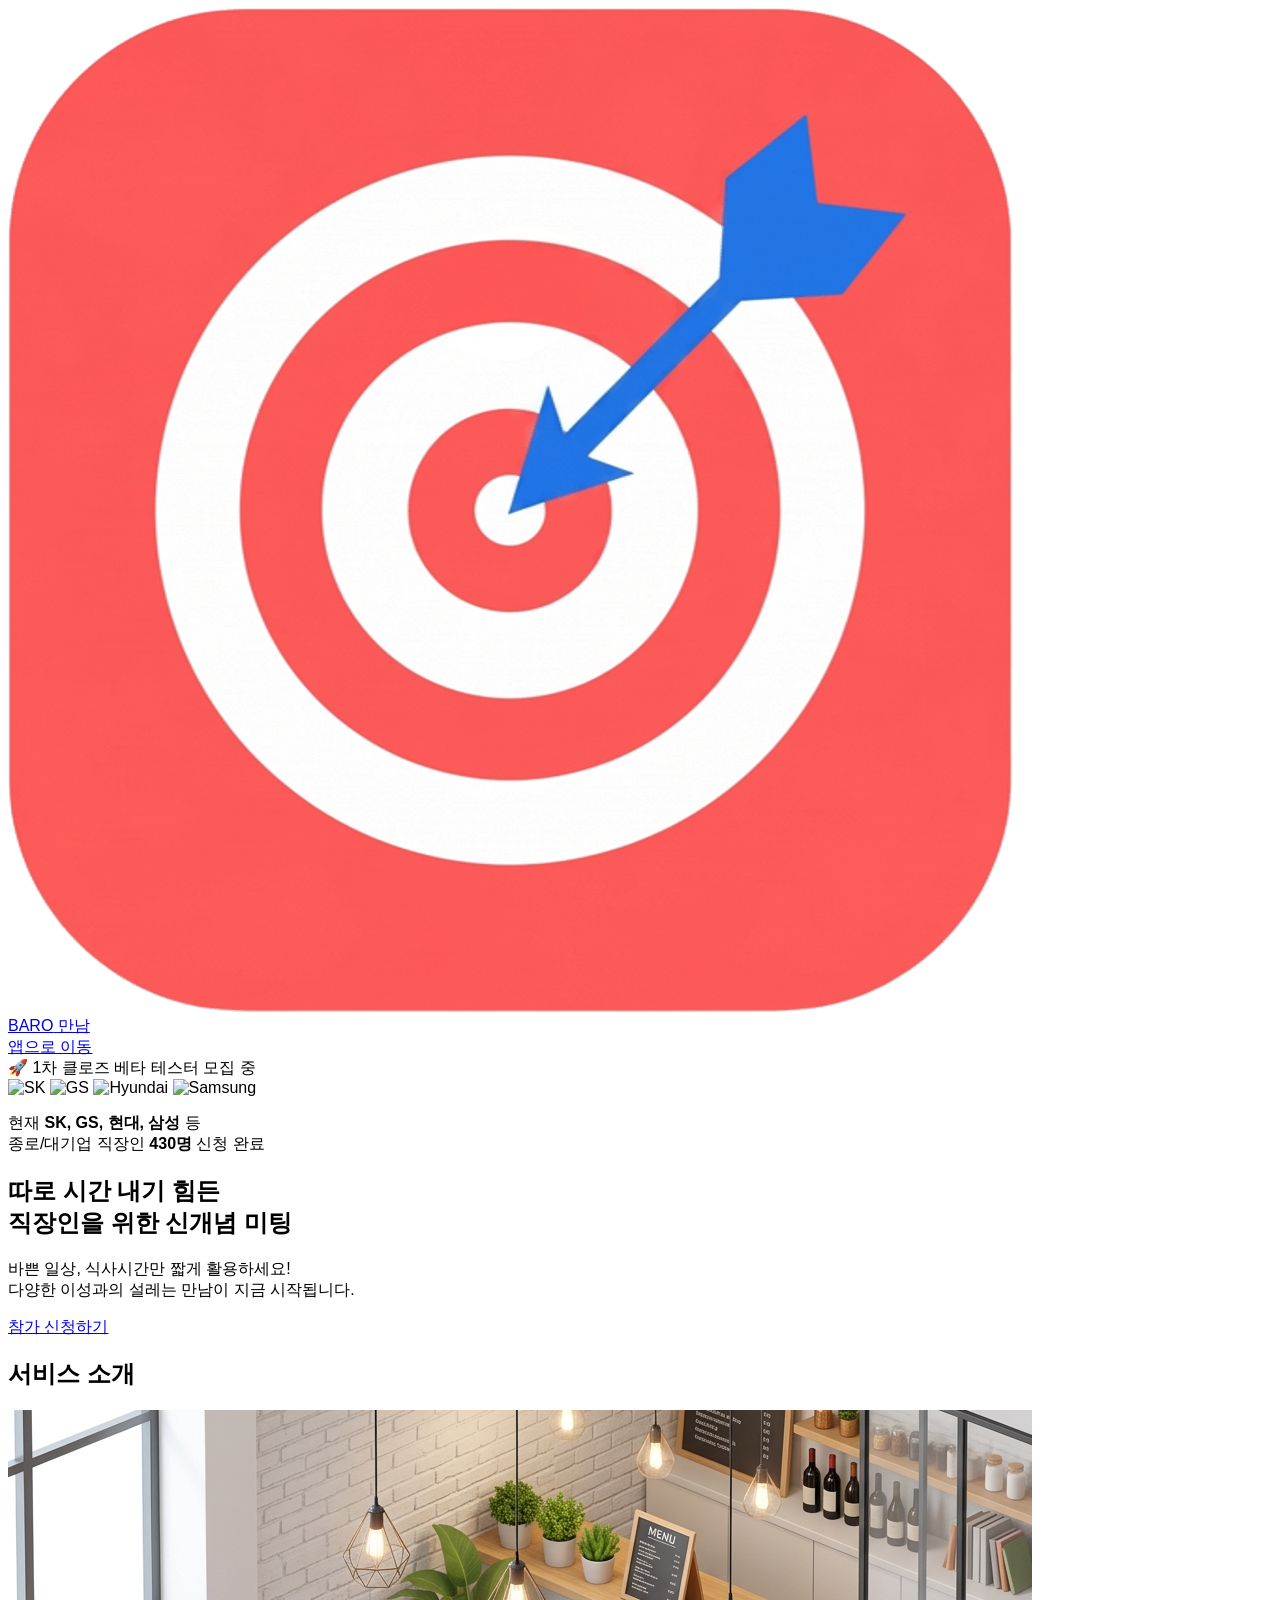
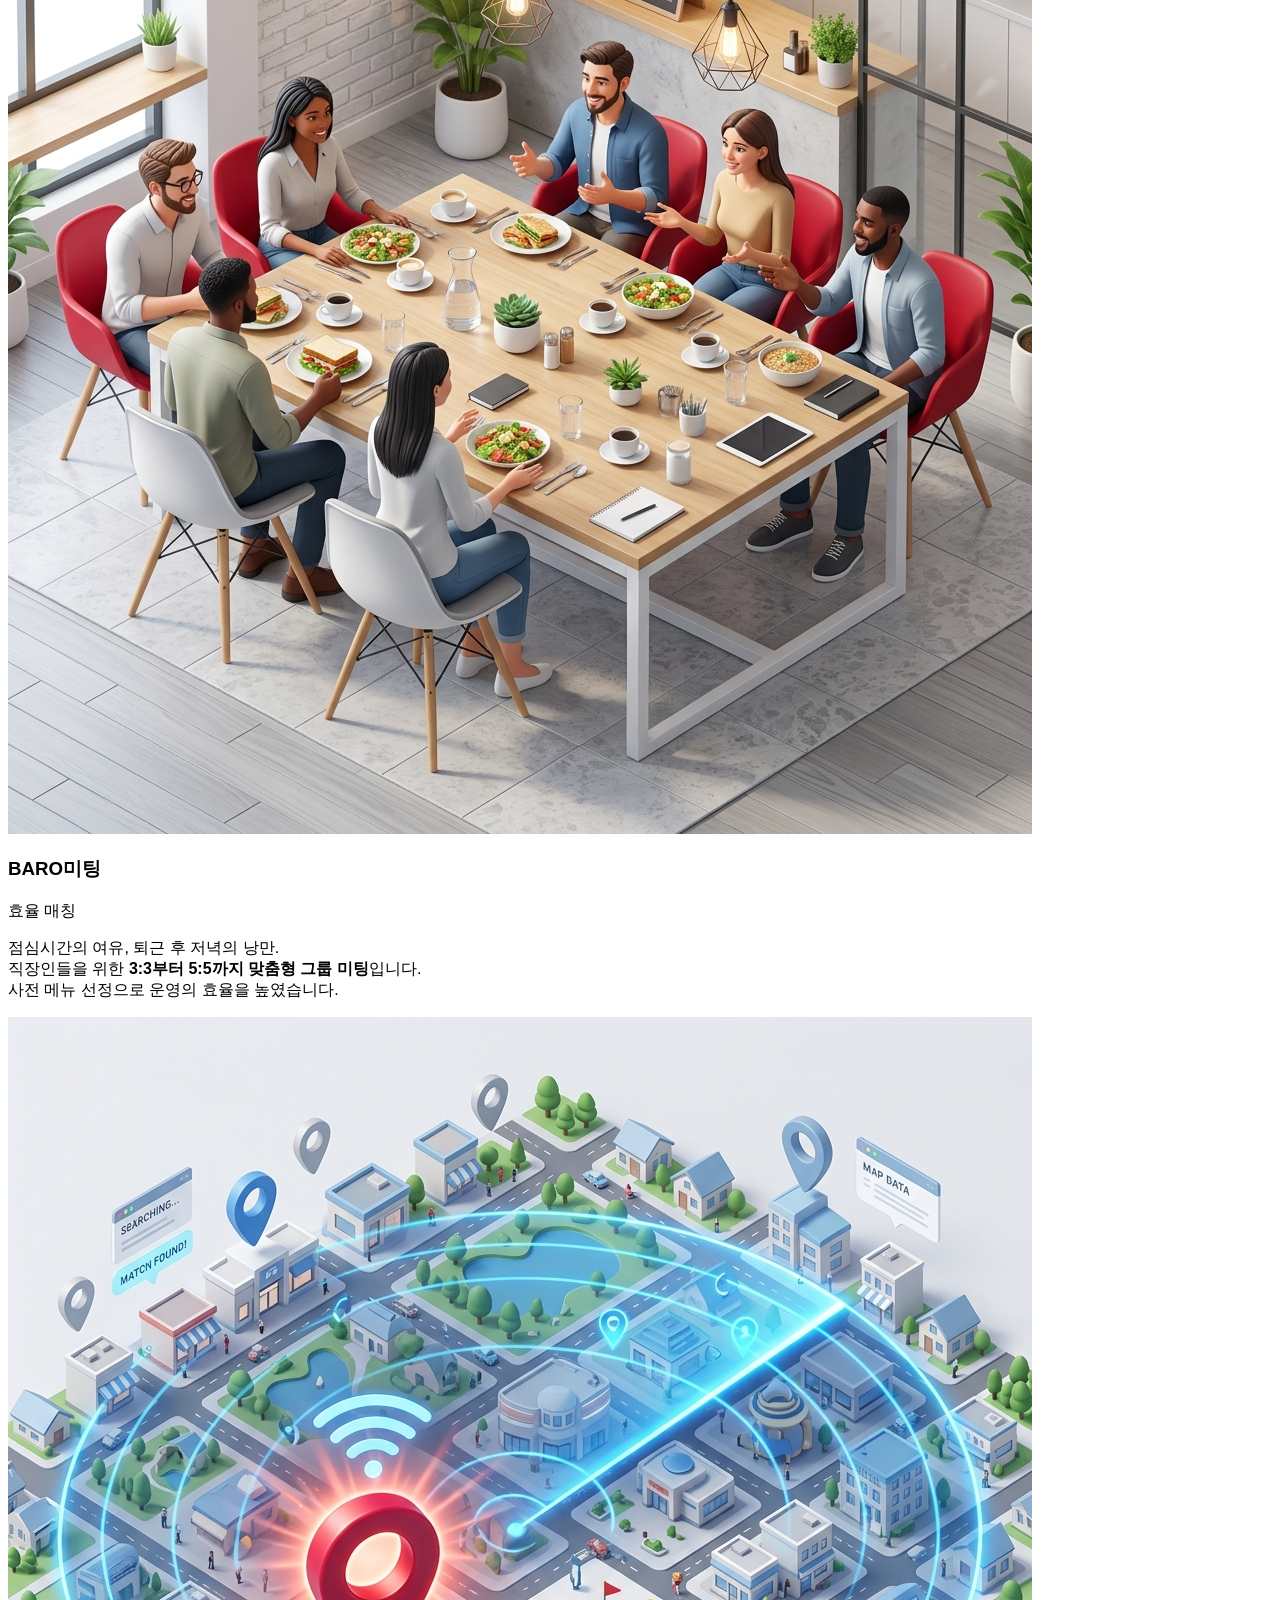
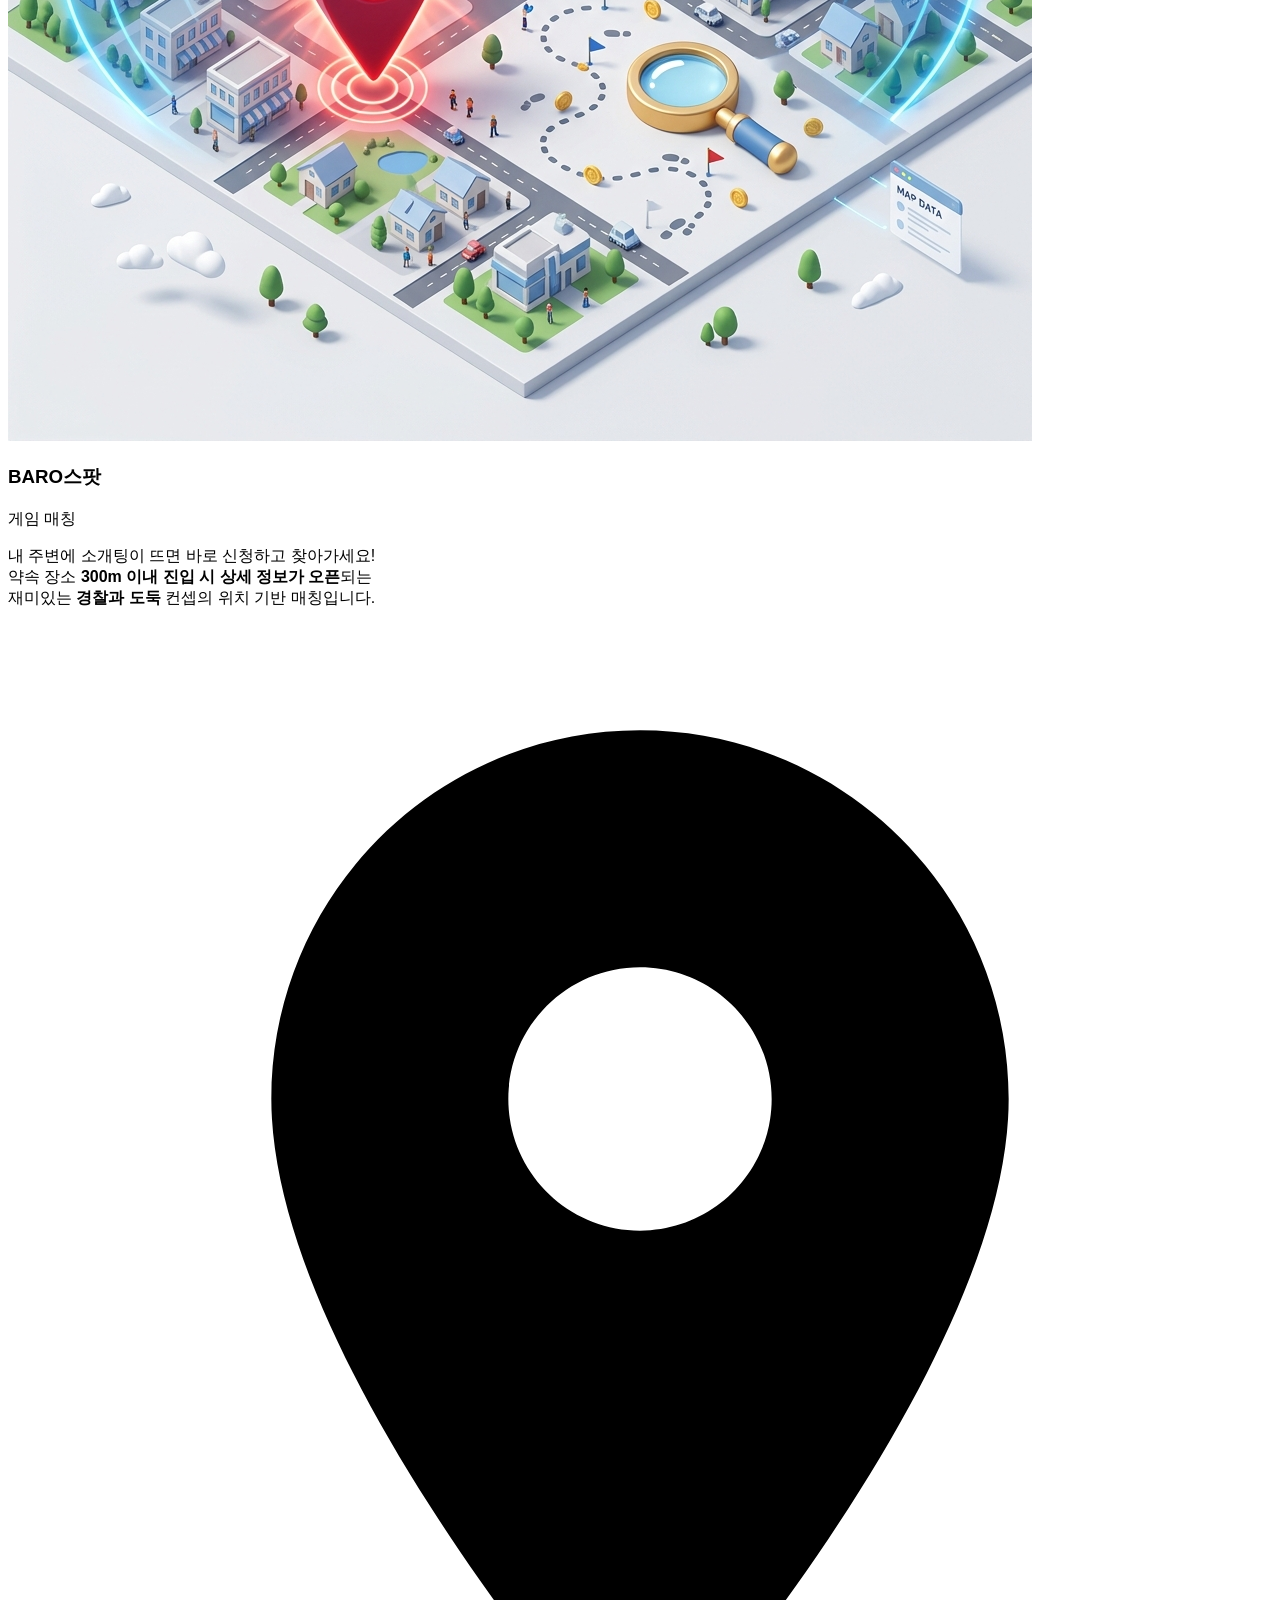
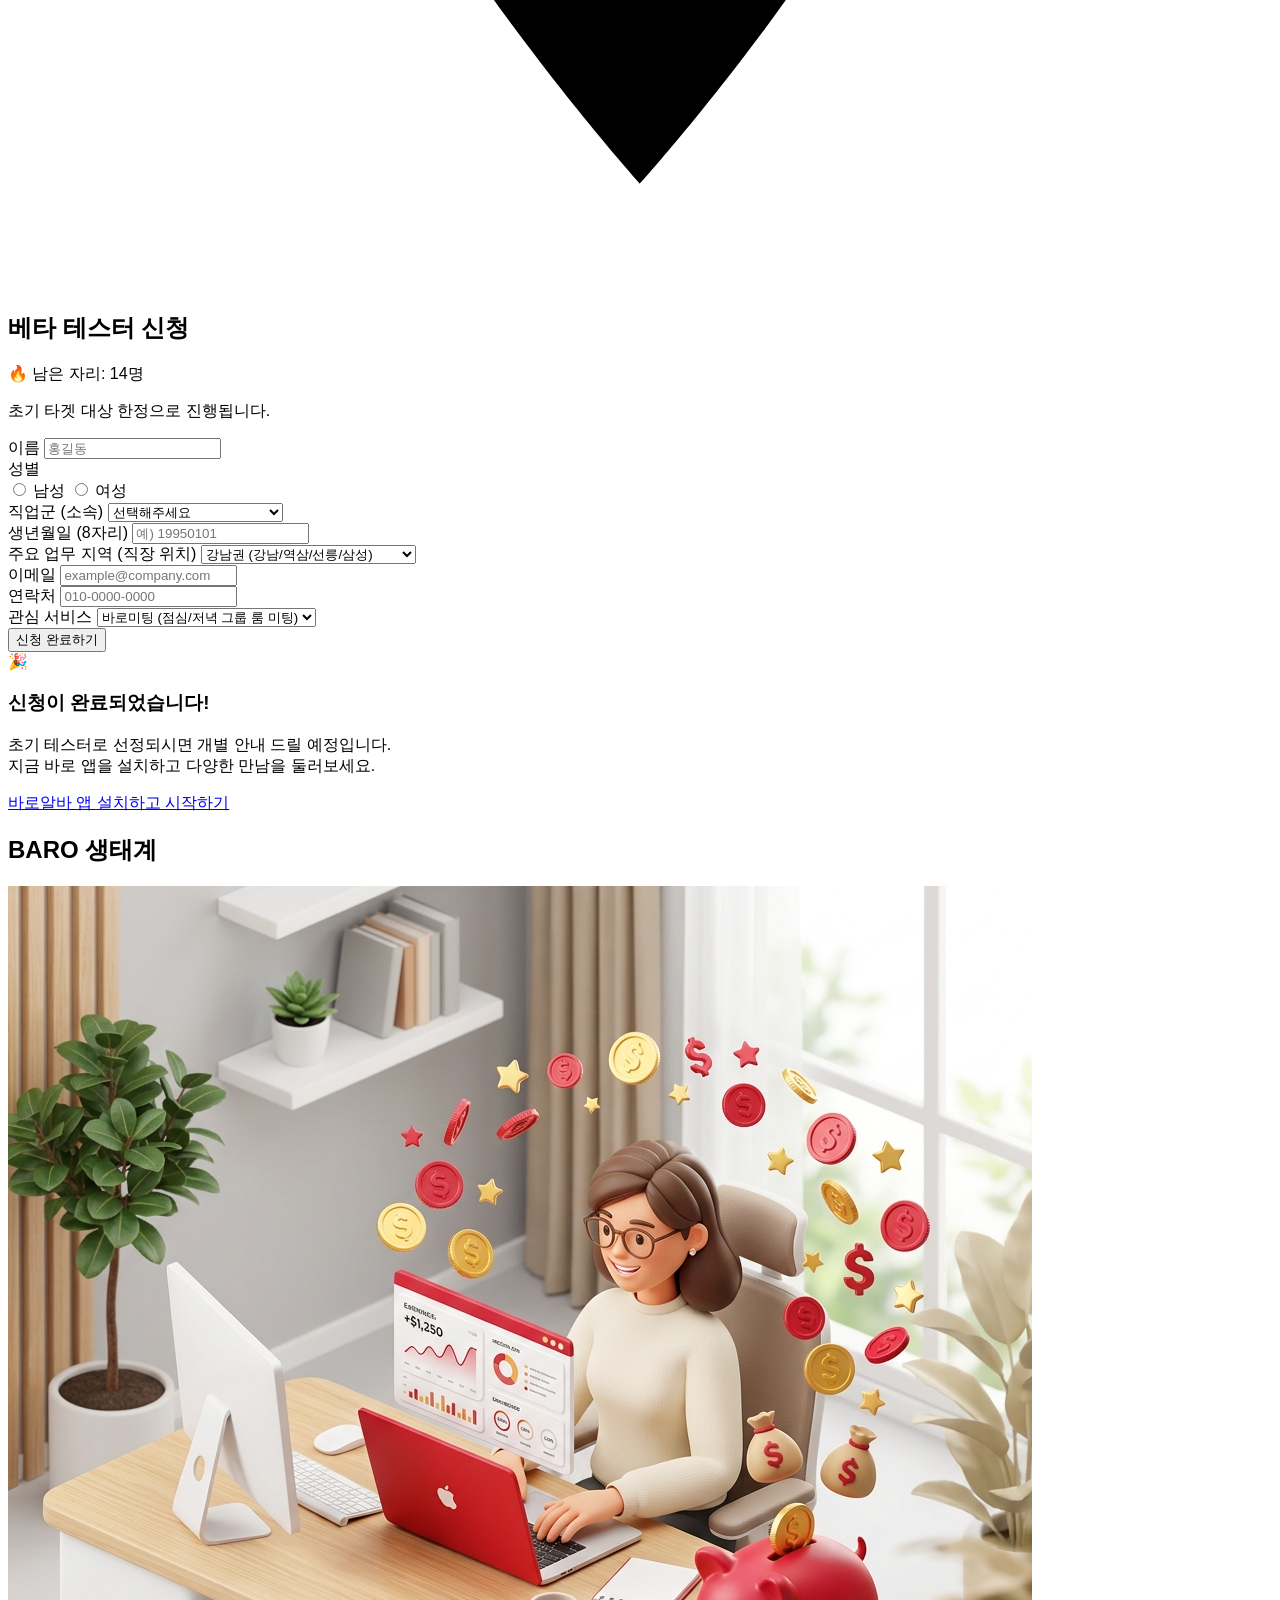
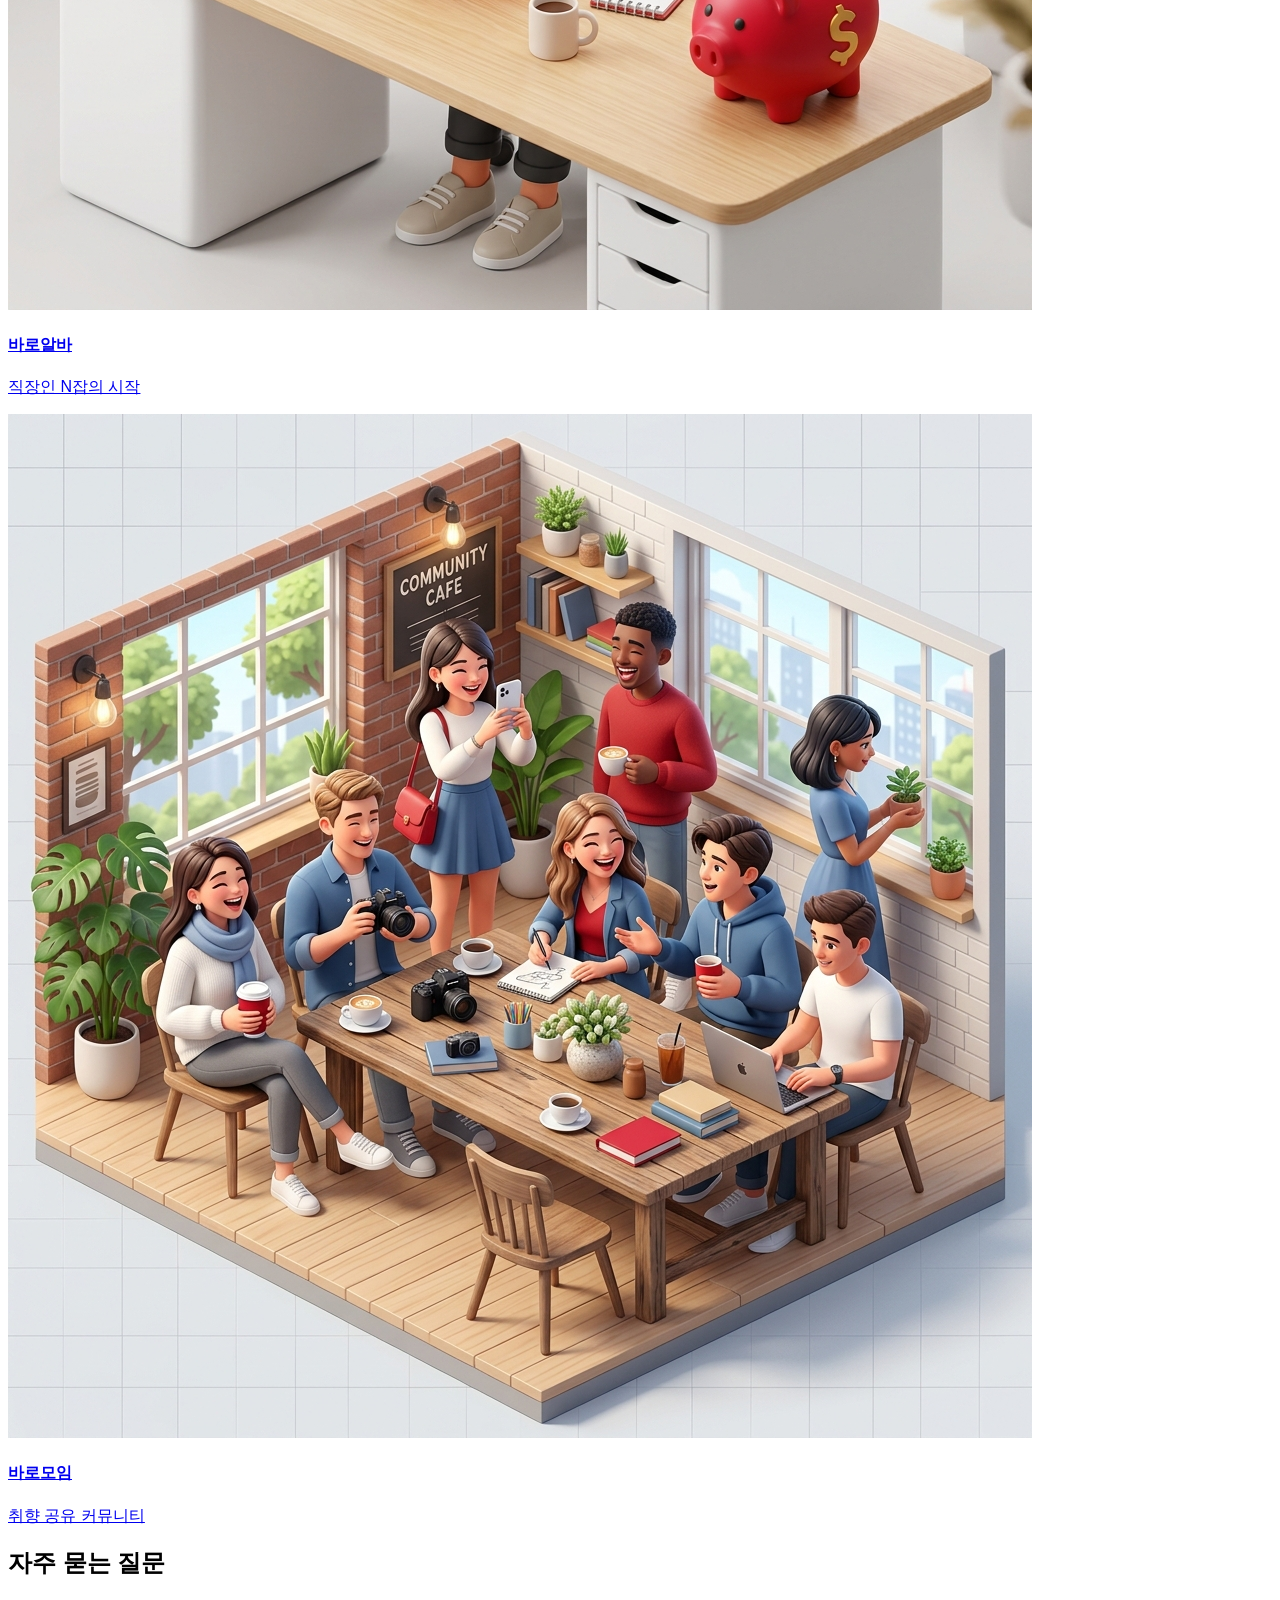
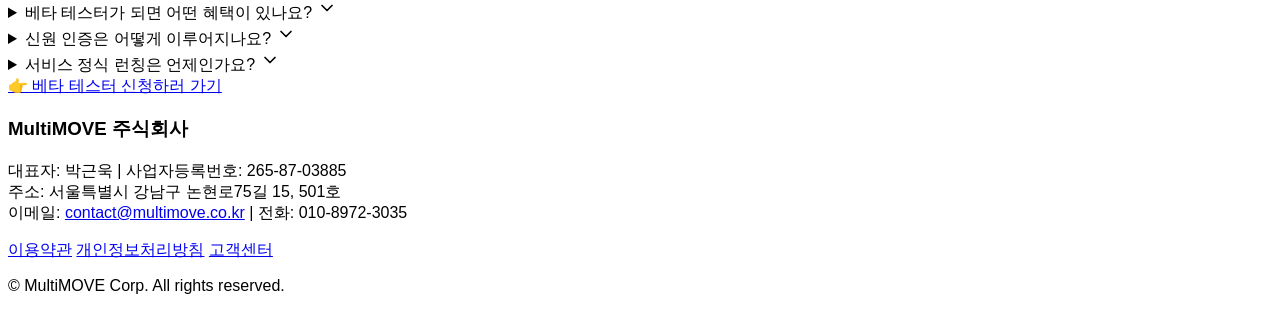
==== commit ac34e9f4: "feat: move social proof to hero and use actual company CI logos for SK, GS, Hyundai, Samsung" ====
--- a/index.html
+++ b/index.html
@@ -68,8 +68,23 @@
             </div>
             
             <div class="relative z-10">
-                <div class="inline-block bg-white text-baro text-xs font-bold px-4 py-1.5 rounded-full mb-5 shadow-sm border border-red-100">
+                <div class="inline-block bg-white text-baro text-xs font-bold px-4 py-1.5 rounded-full mb-4 shadow-sm border border-red-100">
                     🚀 1차 클로즈 베타 테스터 모집 중
+                </div>
+                
+                <!-- Social Proof Ticker (Real CI) -->
+                <div class="block mx-auto mb-6 w-max">
+                    <div class="bg-white/90 backdrop-blur-md border border-gray-100 rounded-2xl py-2.5 px-4 flex items-center gap-3 shadow-sm text-left">
+                        <div class="flex -space-x-2">
+                            <img class="w-7 h-7 rounded-full border-2 border-white object-contain bg-white shadow-sm" src="https://logo.clearbit.com/sk.com" alt="SK">
+                            <img class="w-7 h-7 rounded-full border-2 border-white object-contain bg-white shadow-sm" src="https://logo.clearbit.com/gs.co.kr" alt="GS">
+                            <img class="w-7 h-7 rounded-full border-2 border-white object-contain bg-white shadow-sm" src="https://logo.clearbit.com/hyundai.com" alt="Hyundai">
+                            <img class="w-7 h-7 rounded-full border-2 border-white object-contain bg-white shadow-sm" src="https://logo.clearbit.com/samsung.com" alt="Samsung">
+                        </div>
+                        <p class="text-[12px] font-medium text-gray-700 leading-snug tracking-tight">
+                            현재 <strong class="text-baro">SK, GS, 현대, 삼성</strong> 등<br>종로/대기업 직장인 <strong>430명</strong> 신청 완료
+                        </p>
+                    </div>
                 </div>
                 <h1 class="text-[32px] font-extrabold leading-[1.3] mb-5 tracking-tight text-gray-900 drop-shadow-sm">
                     따로 시간 내기 힘든<br>
@@ -157,18 +172,7 @@
         <!-- Application Form Section (Supabase Ready) -->
         <section class="px-5 py-8">
             <div class="bg-white p-6 rounded-[24px] border border-gray-100 shadow-[0_4px_20px_-4px_rgba(0,0,0,0.05)]">
-                <!-- Social Proof Ticker -->
-                <div class="bg-gray-50 border border-gray-100 rounded-xl p-3 mb-5 flex items-center gap-3 shadow-inner">
-                    <div class="flex -space-x-2">
-                        <img class="w-6 h-6 rounded-full border-2 border-white object-cover" src="https://ui-avatars.com/api/?name=SK&background=E30000&color=fff" alt="user">
-                        <img class="w-6 h-6 rounded-full border-2 border-white object-cover" src="https://ui-avatars.com/api/?name=S&background=0D8ABC&color=fff" alt="user">
-                        <img class="w-6 h-6 rounded-full border-2 border-white object-cover" src="https://ui-avatars.com/api/?name=N&background=03C75A&color=fff" alt="user">
-                        <img class="w-6 h-6 rounded-full border-2 border-white object-cover" src="https://ui-avatars.com/api/?name=K&background=FEE500&color=000" alt="user">
-                    </div>
-                    <p class="text-[11px] font-medium text-gray-600 leading-tight">
-                        현재 <strong class="text-baro">SK, 삼성전자, 네이버</strong> 등<br>대기업/IT 직장인 <strong>430명</strong> 신청 완료
-                    </p>
-                </div>
+
                 
                 <div class="flex items-center justify-between mb-4">
                     <h2 class="text-xl font-extrabold">베타 테스터 신청</h2>
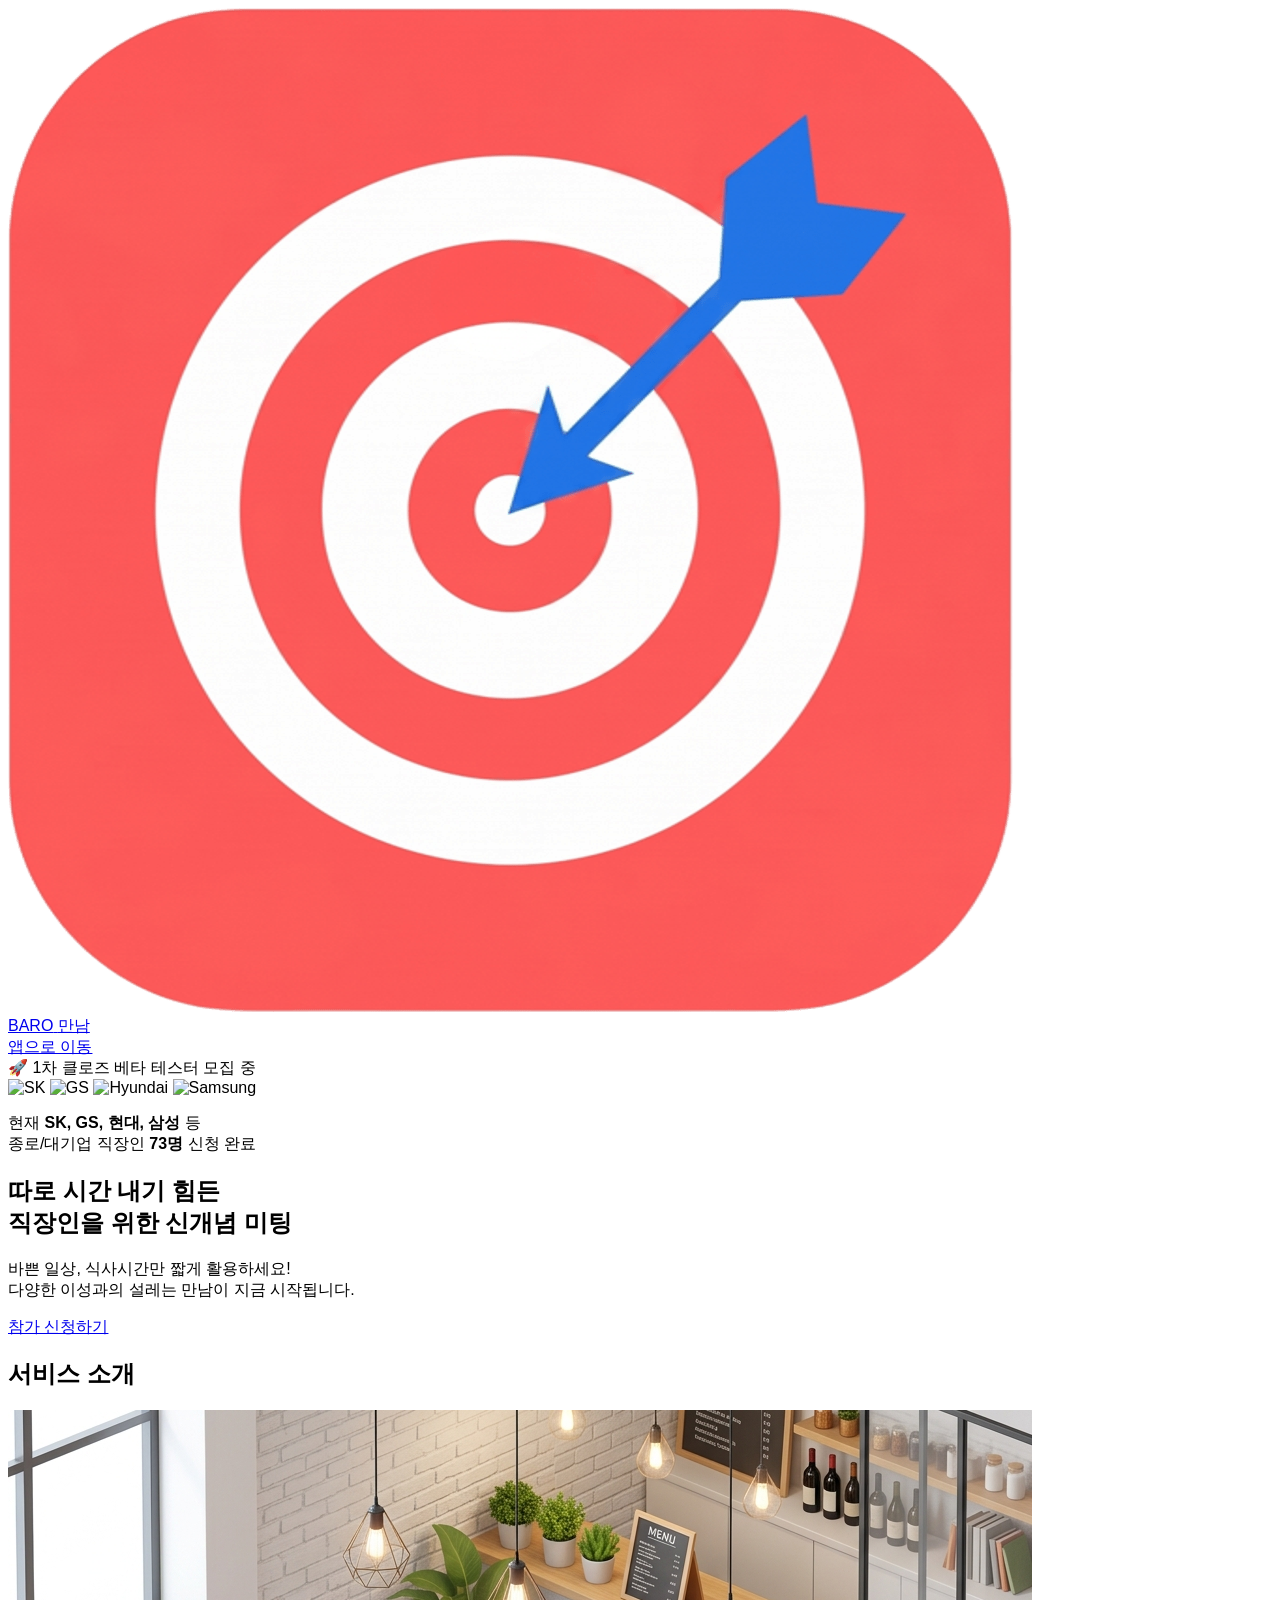
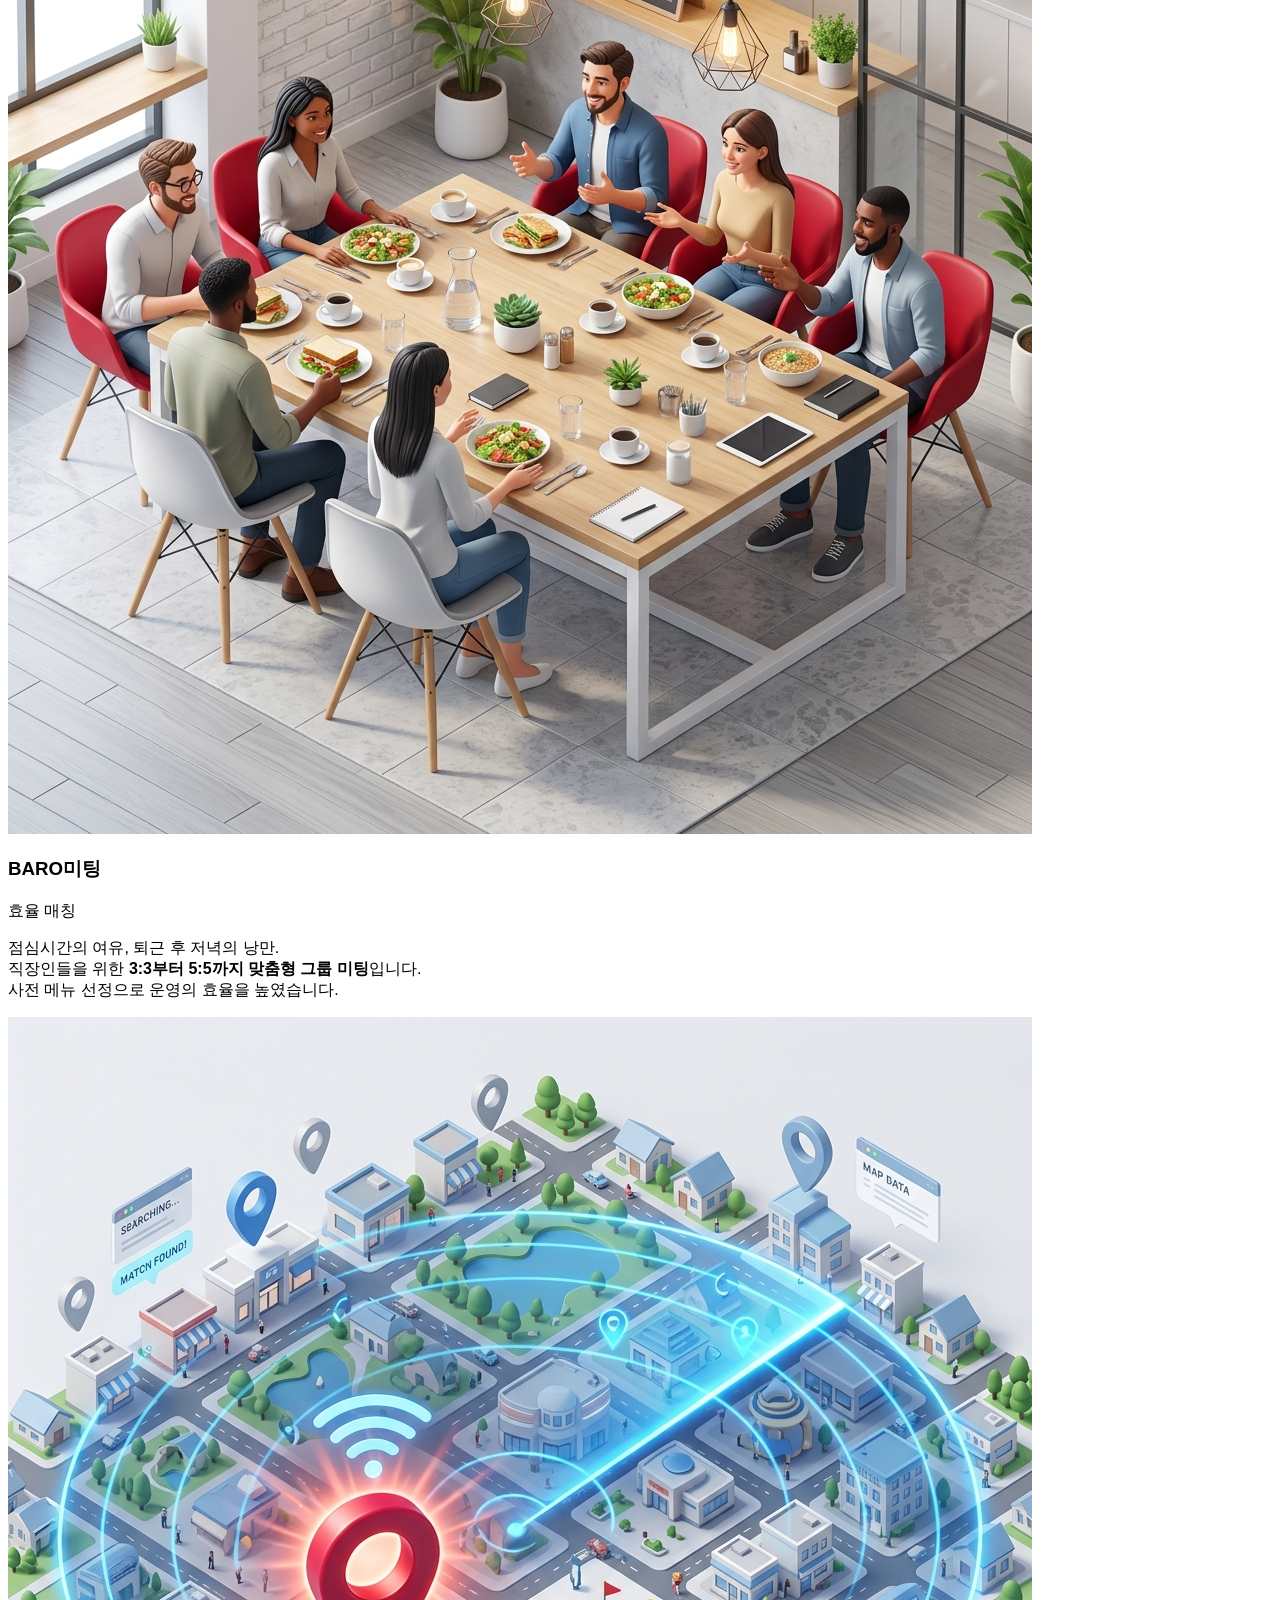
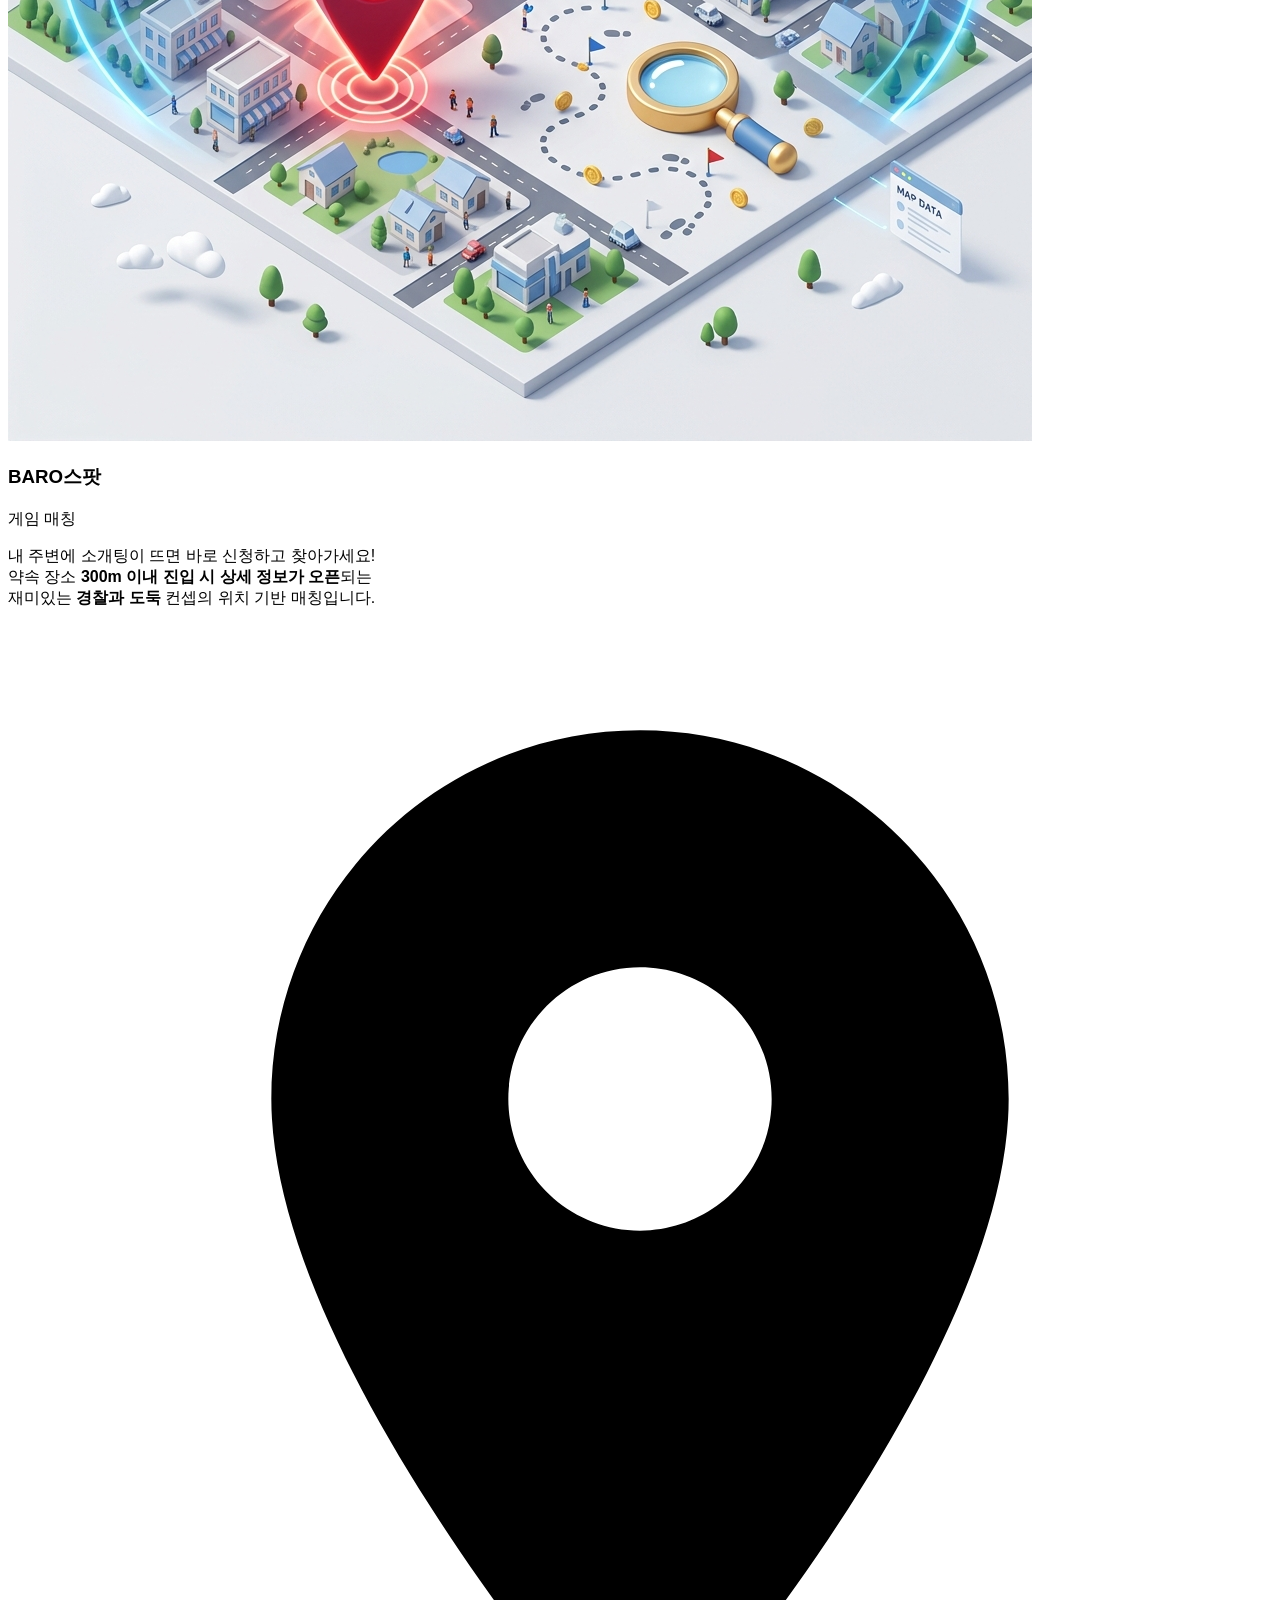
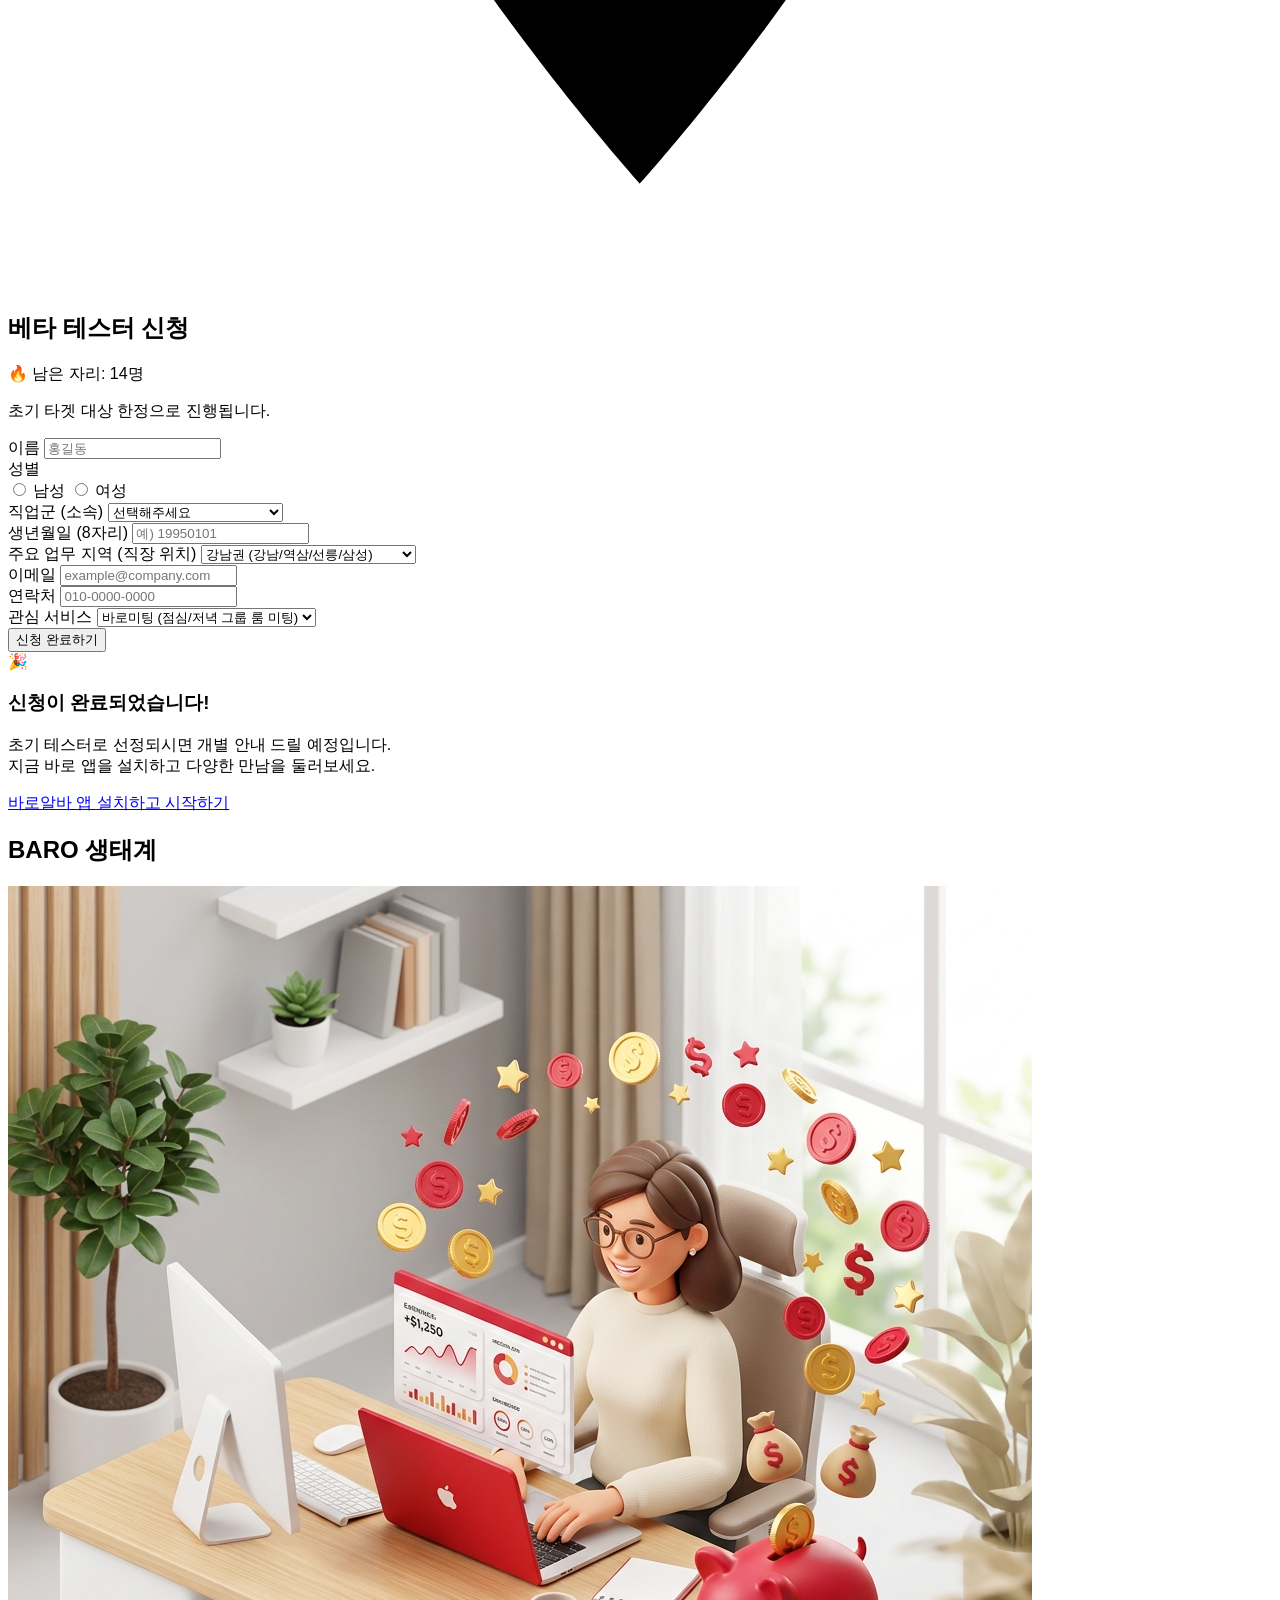
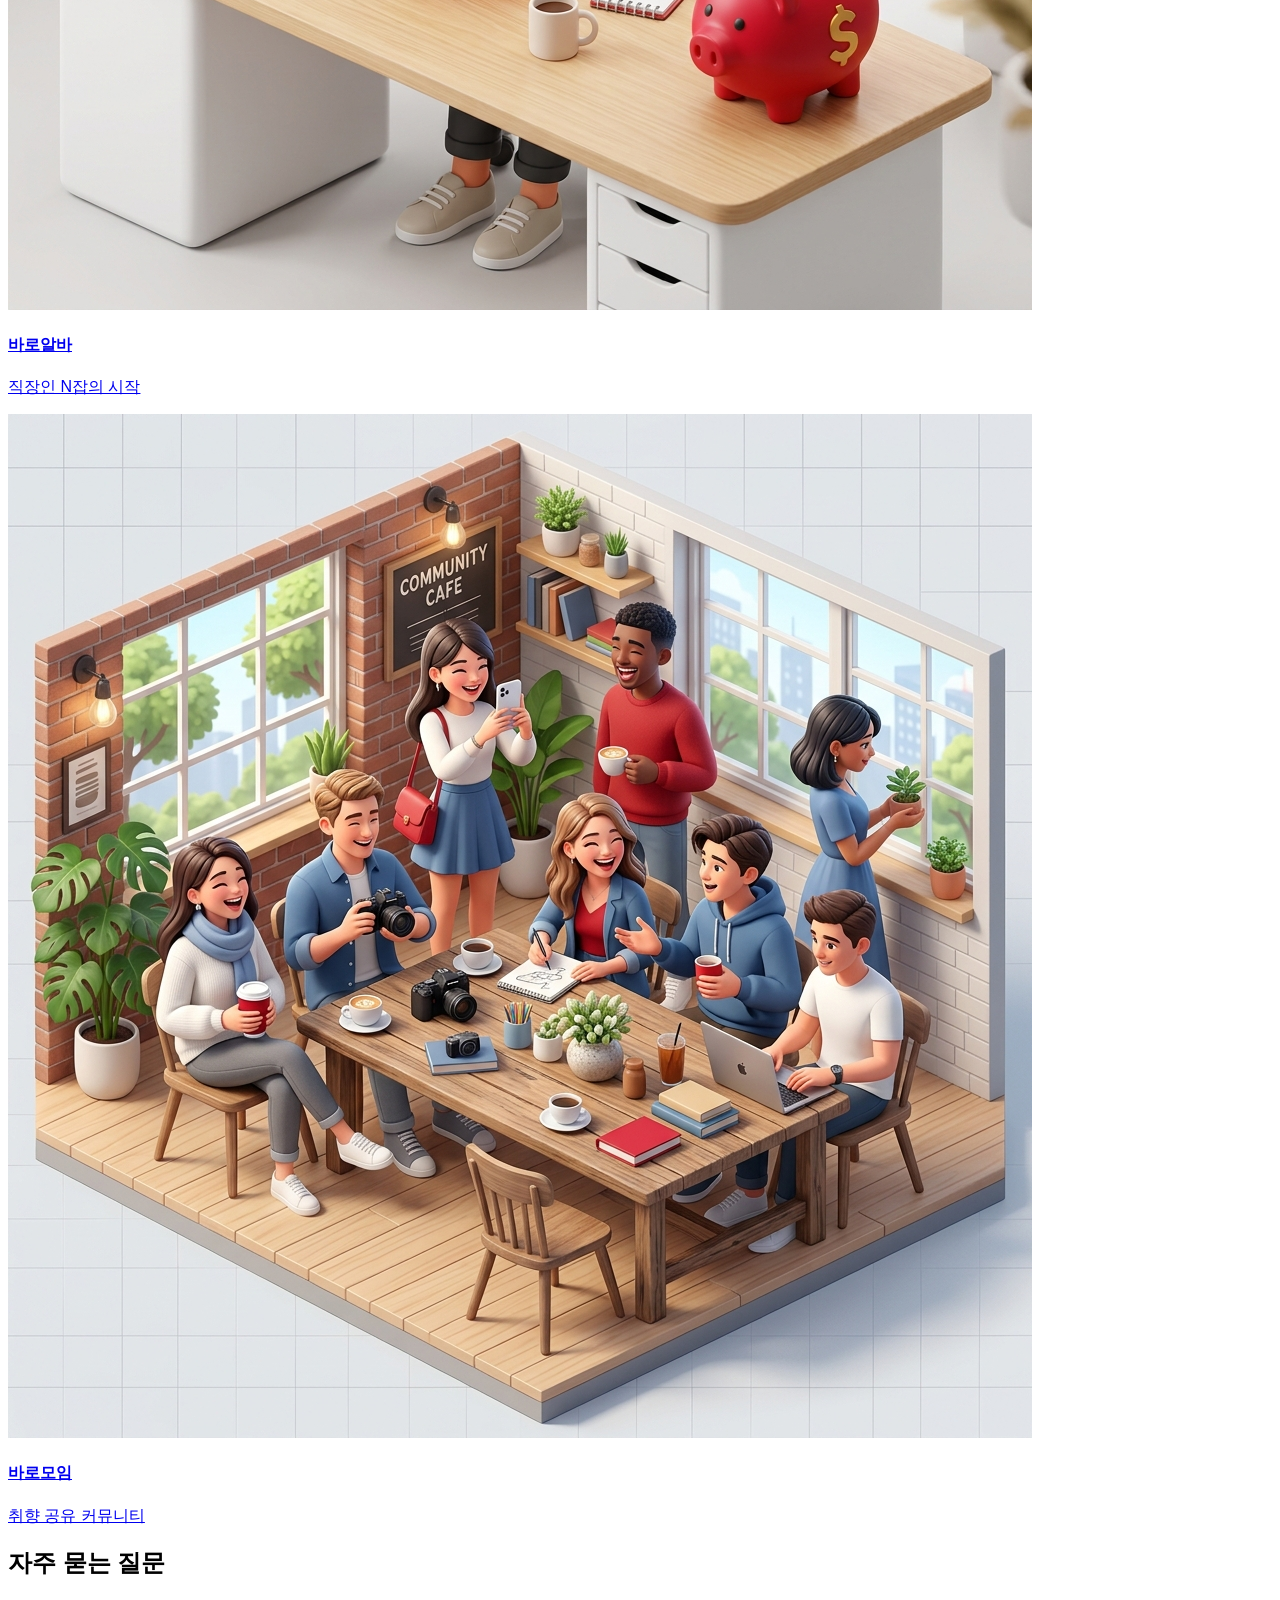
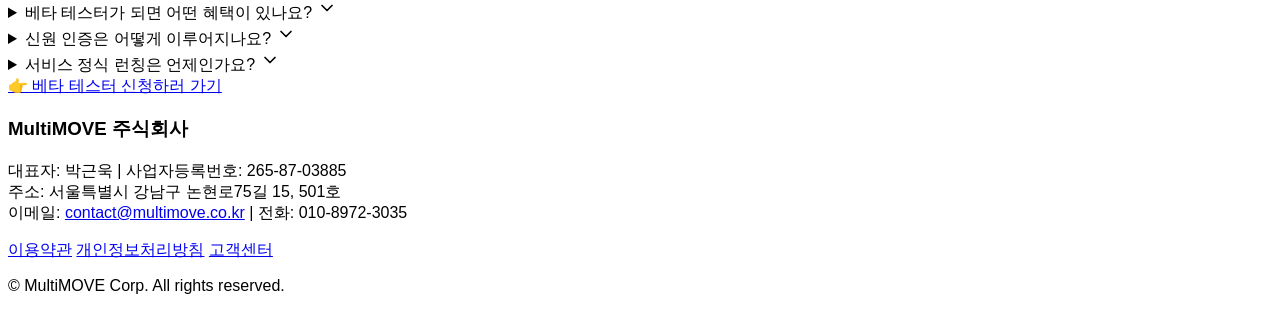
==== commit e989ccf7: "fix: resolve broken clearbit logos with google favicon and reduce applicant count to 73" ====
--- a/index.html
+++ b/index.html
@@ -76,13 +76,13 @@
                 <div class="block mx-auto mb-6 w-max">
                     <div class="bg-white/90 backdrop-blur-md border border-gray-100 rounded-2xl py-2.5 px-4 flex items-center gap-3 shadow-sm text-left">
                         <div class="flex -space-x-2">
-                            <img class="w-7 h-7 rounded-full border-2 border-white object-contain bg-white shadow-sm" src="https://logo.clearbit.com/sk.com" alt="SK">
-                            <img class="w-7 h-7 rounded-full border-2 border-white object-contain bg-white shadow-sm" src="https://logo.clearbit.com/gs.co.kr" alt="GS">
-                            <img class="w-7 h-7 rounded-full border-2 border-white object-contain bg-white shadow-sm" src="https://logo.clearbit.com/hyundai.com" alt="Hyundai">
-                            <img class="w-7 h-7 rounded-full border-2 border-white object-contain bg-white shadow-sm" src="https://logo.clearbit.com/samsung.com" alt="Samsung">
+                            <img class="w-7 h-7 rounded-full border-2 border-white object-contain bg-white shadow-sm" src="https://s2.googleusercontent.com/s2/favicons?domain=sk.com&sz=128" alt="SK">
+                            <img class="w-7 h-7 rounded-full border-2 border-white object-contain bg-white shadow-sm" src="https://s2.googleusercontent.com/s2/favicons?domain=gs.co.kr&sz=128" alt="GS">
+                            <img class="w-7 h-7 rounded-full border-2 border-white object-contain bg-white shadow-sm" src="https://s2.googleusercontent.com/s2/favicons?domain=hyundai.com&sz=128" alt="Hyundai">
+                            <img class="w-7 h-7 rounded-full border-2 border-white object-contain bg-white shadow-sm" src="https://s2.googleusercontent.com/s2/favicons?domain=samsung.com&sz=128" alt="Samsung">
                         </div>
                         <p class="text-[12px] font-medium text-gray-700 leading-snug tracking-tight">
-                            현재 <strong class="text-baro">SK, GS, 현대, 삼성</strong> 등<br>종로/대기업 직장인 <strong>430명</strong> 신청 완료
+                            현재 <strong class="text-baro">SK, GS, 현대, 삼성</strong> 등<br>종로/대기업 직장인 <strong>73명</strong> 신청 완료
                         </p>
                     </div>
                 </div>
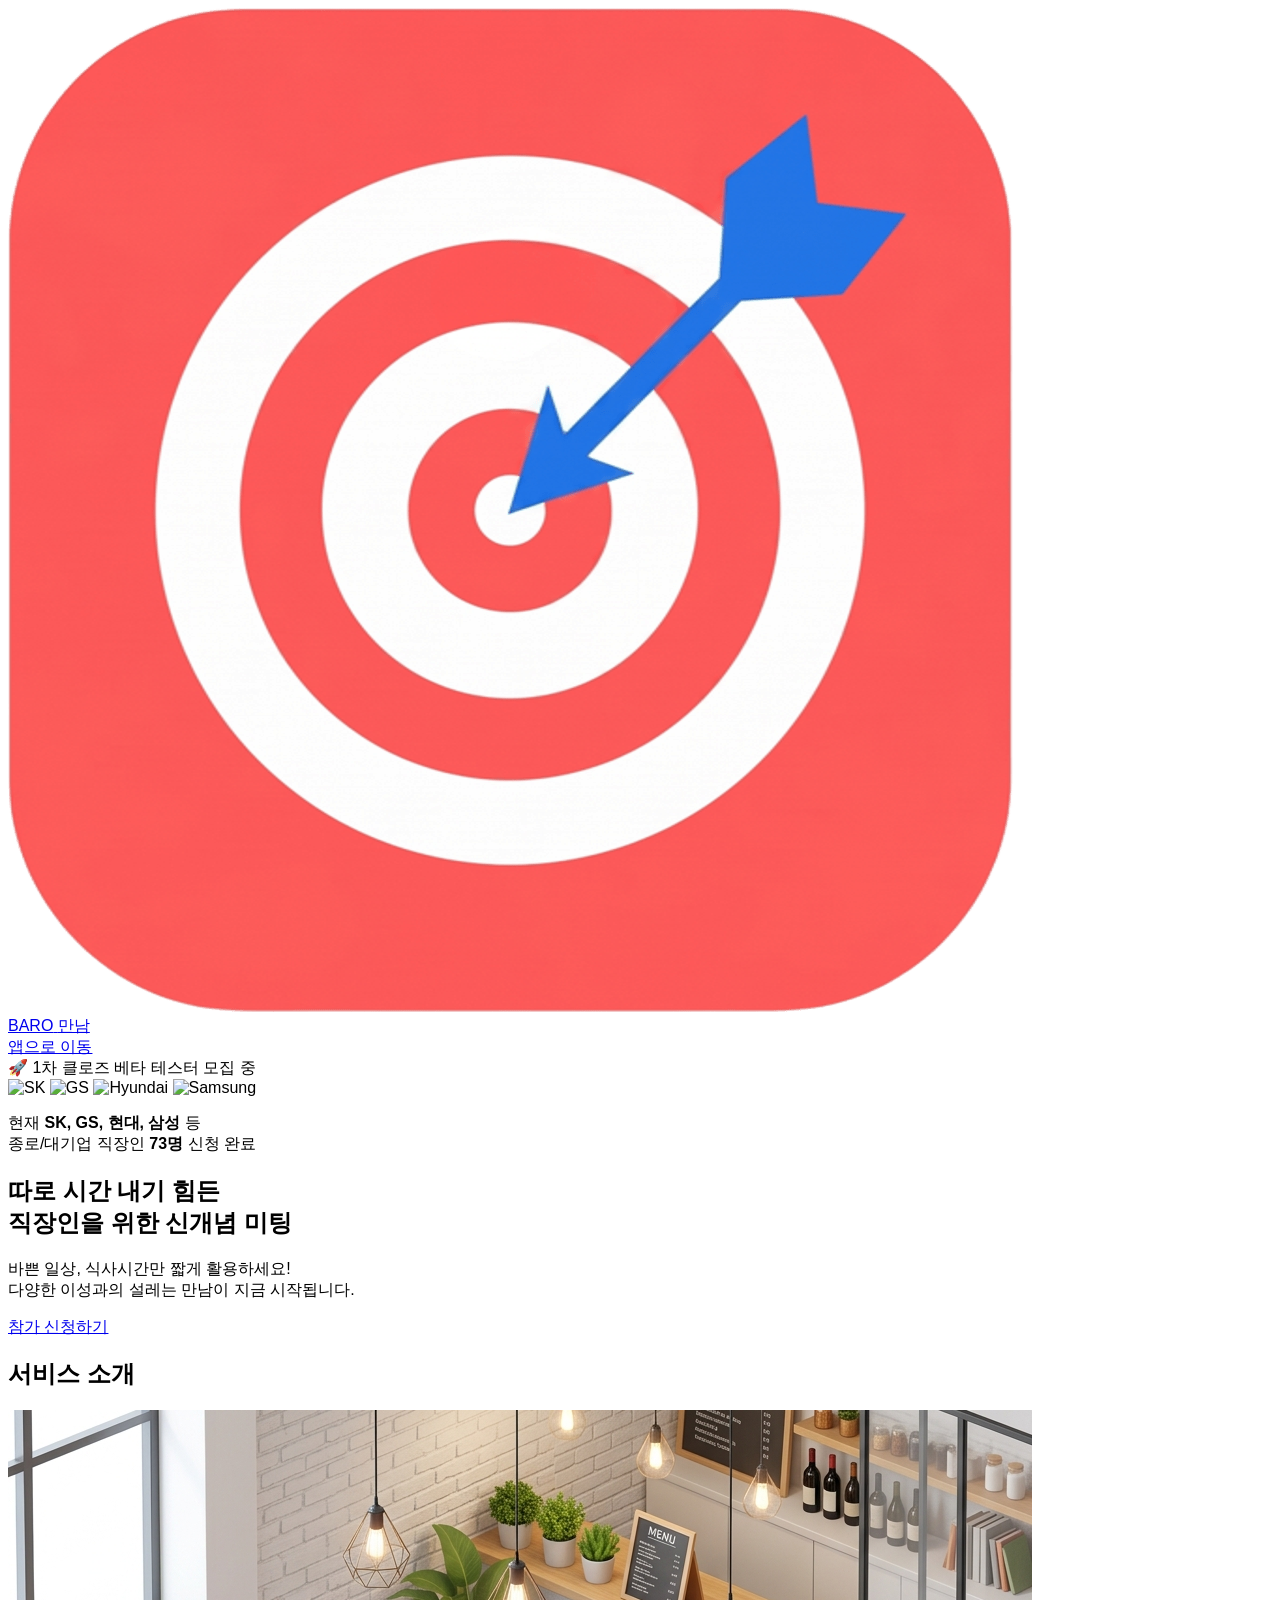
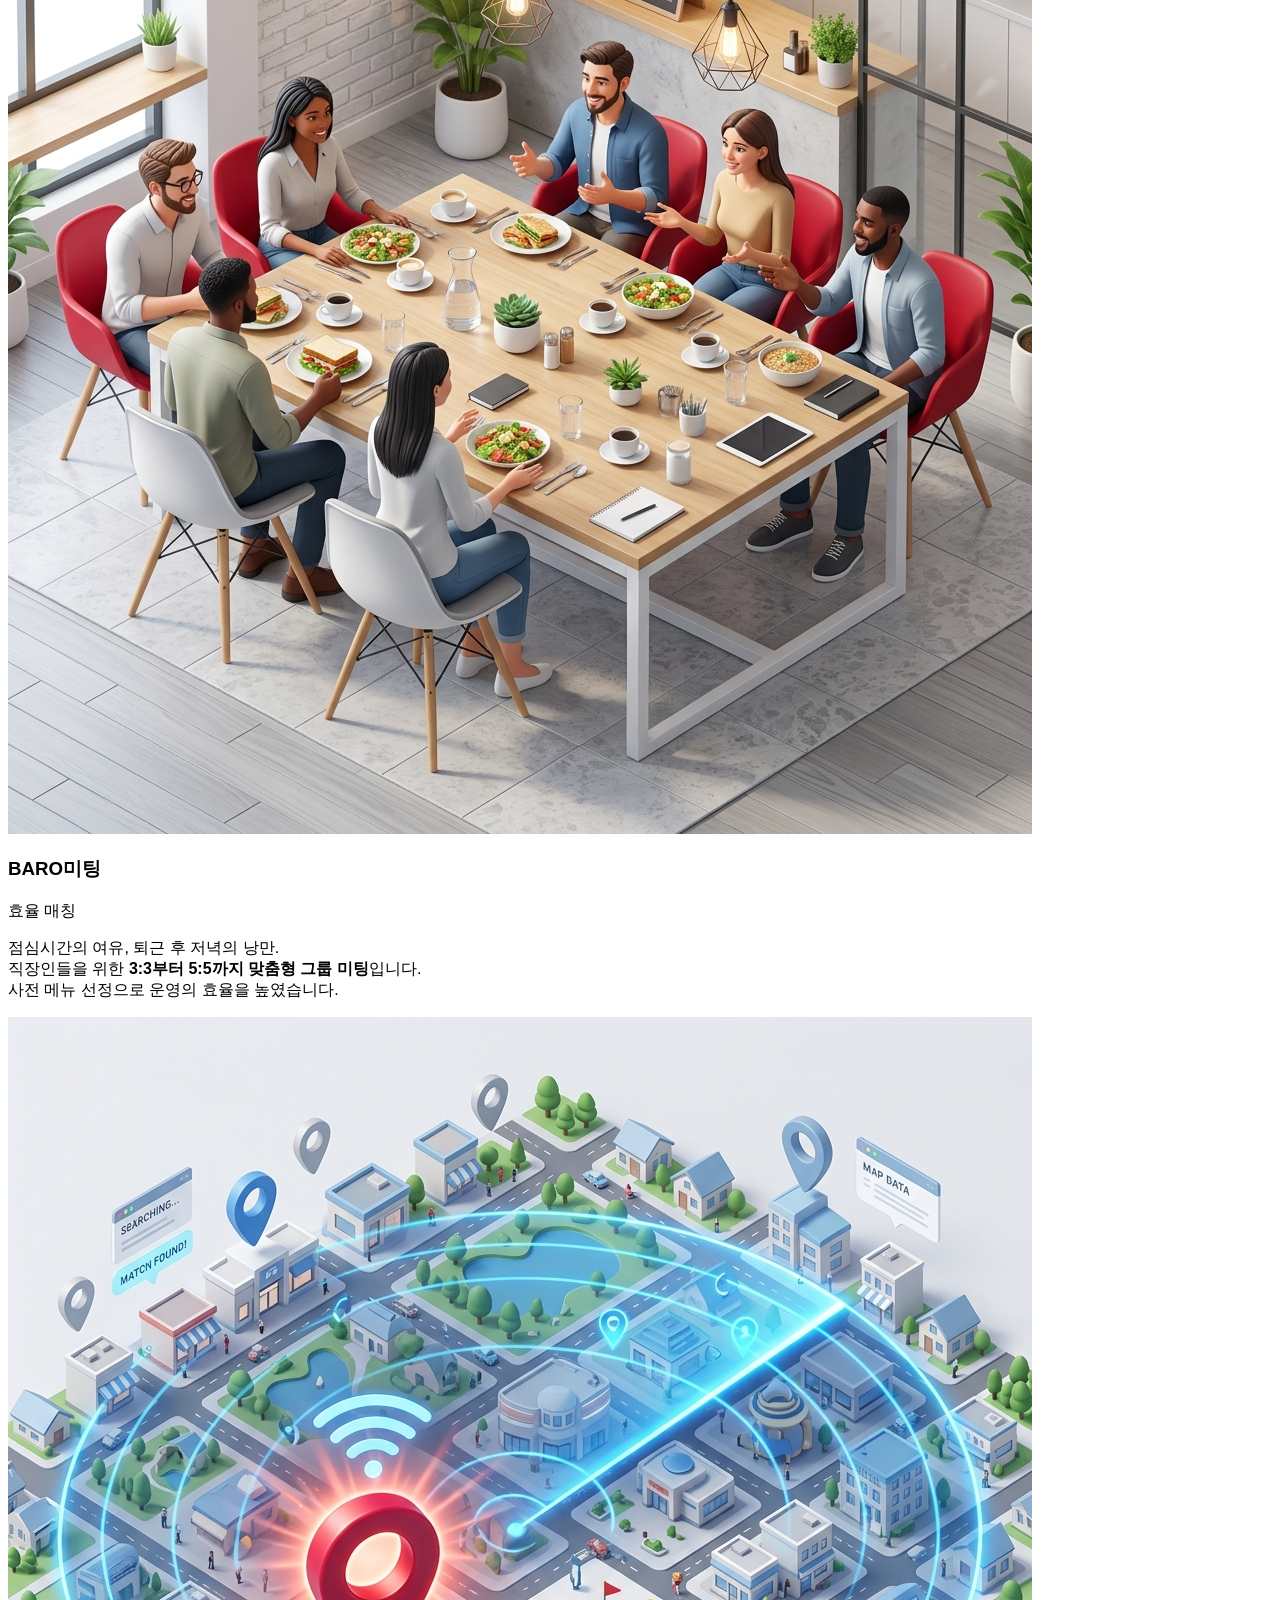
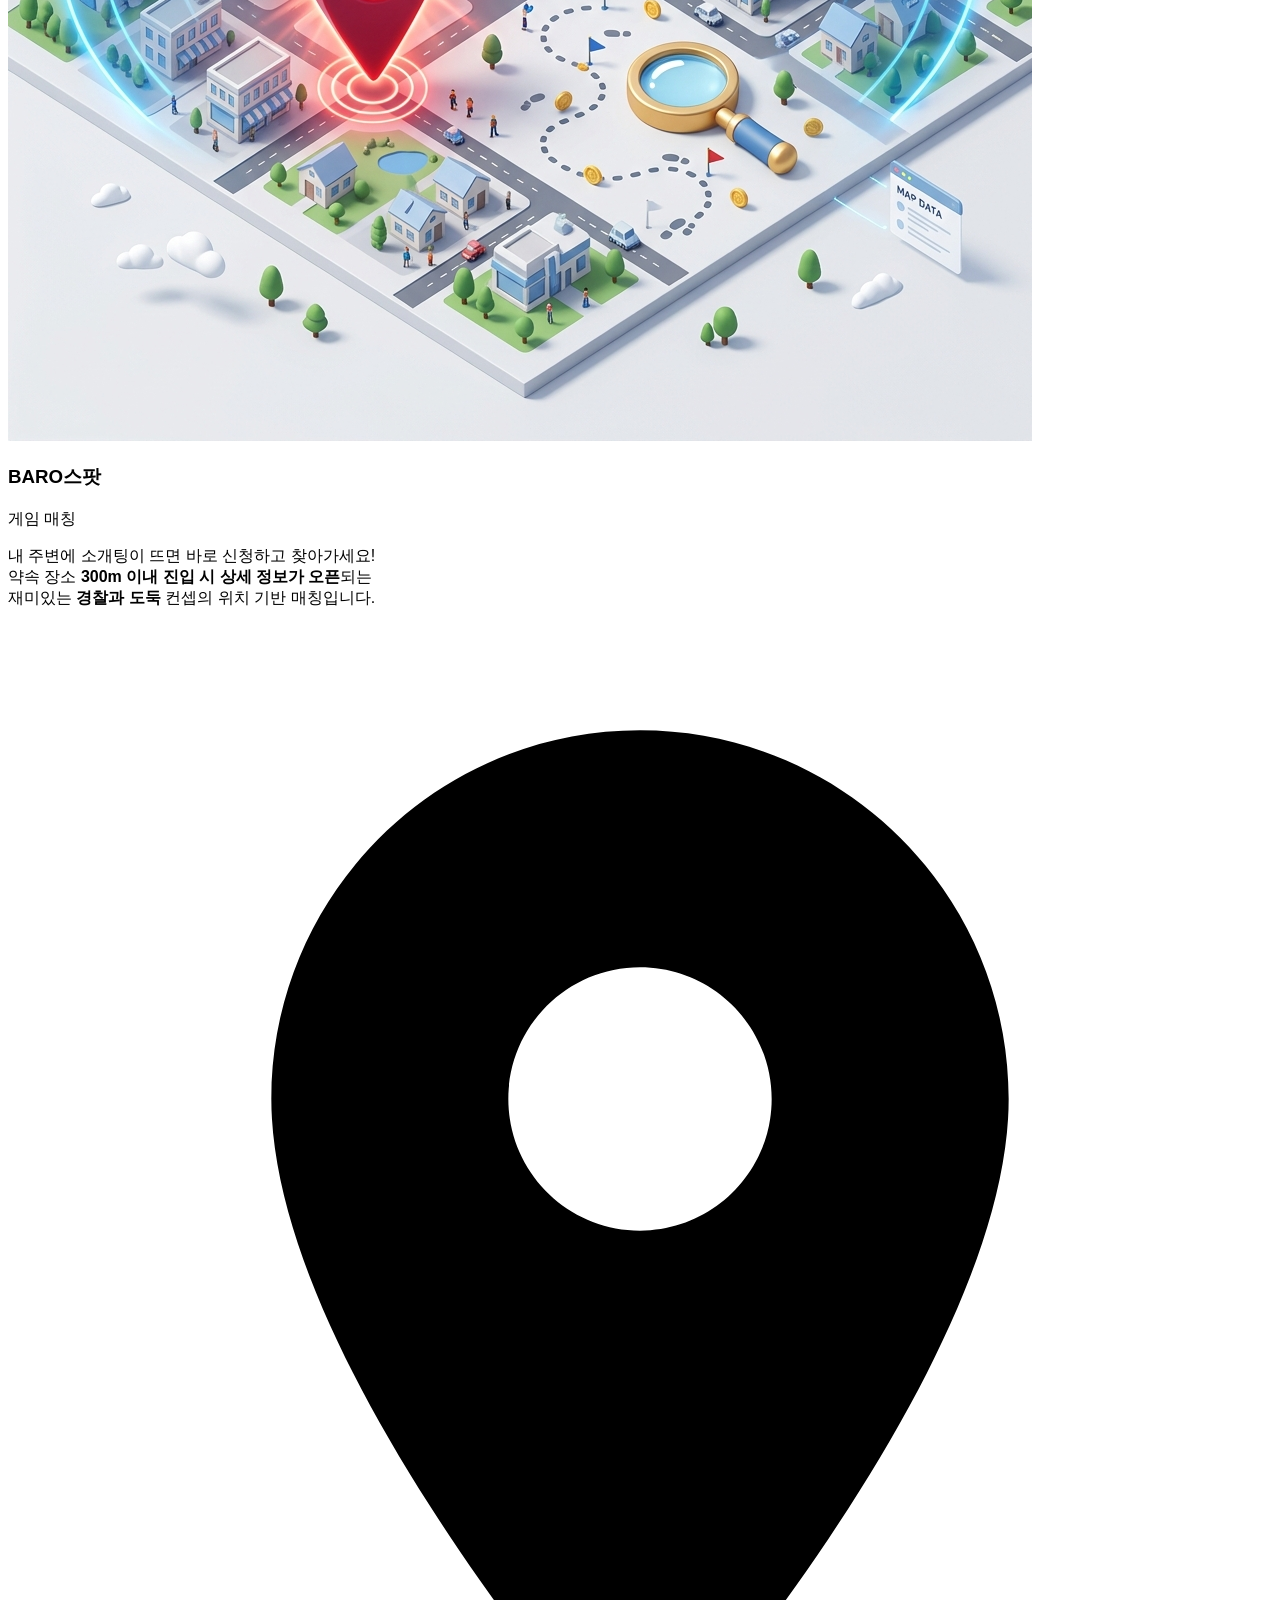
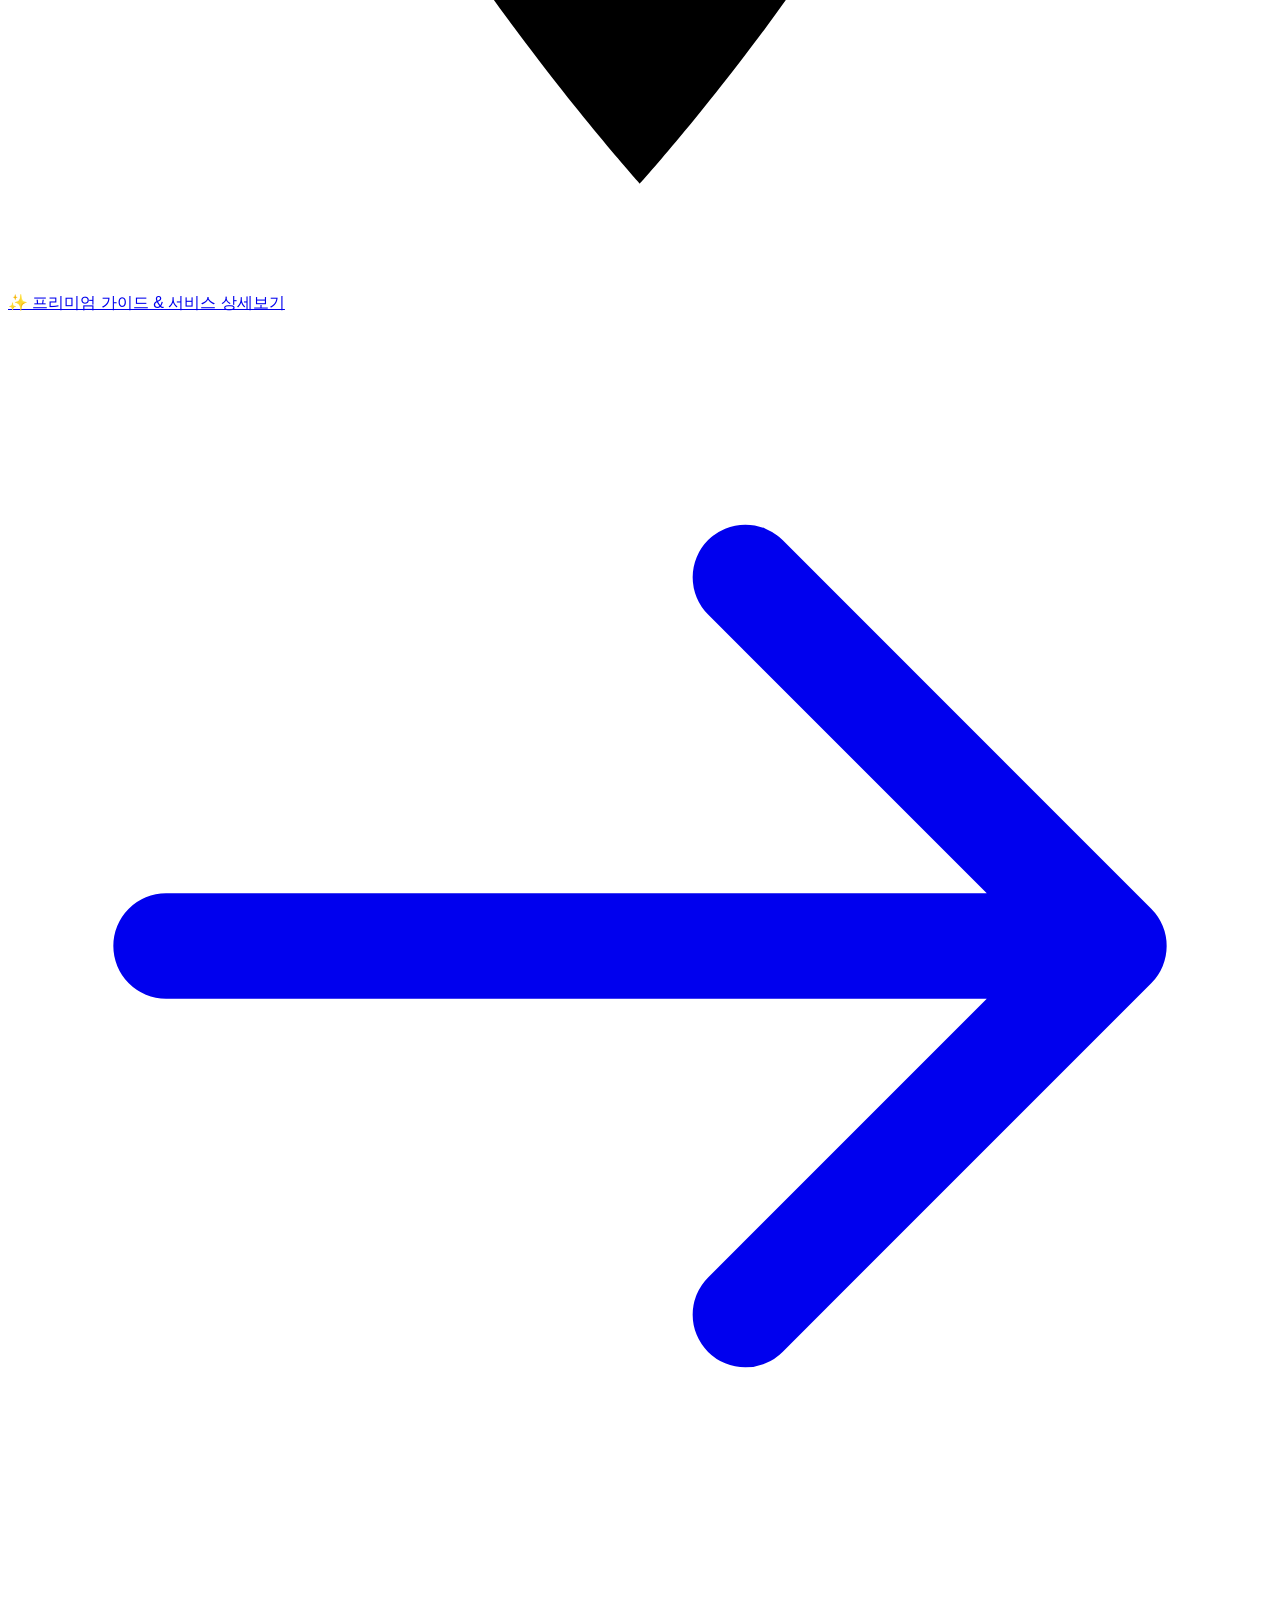
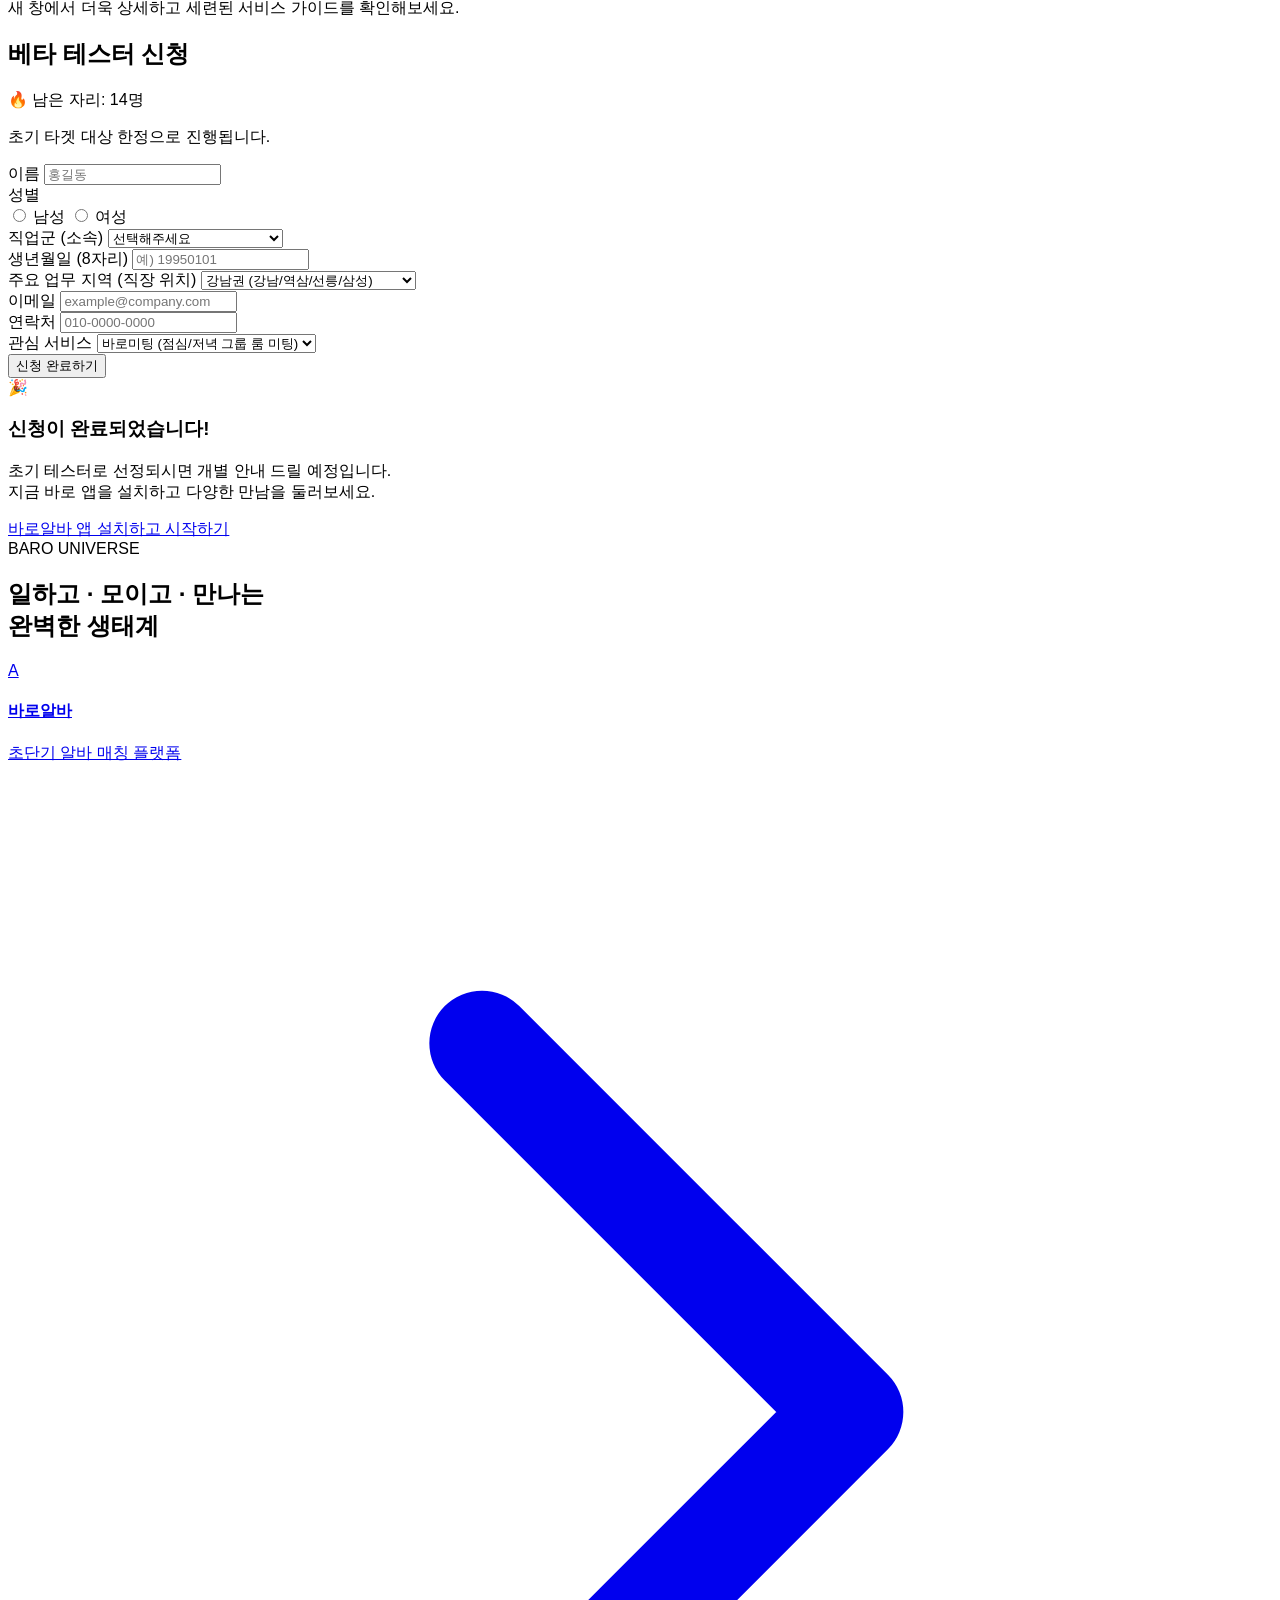
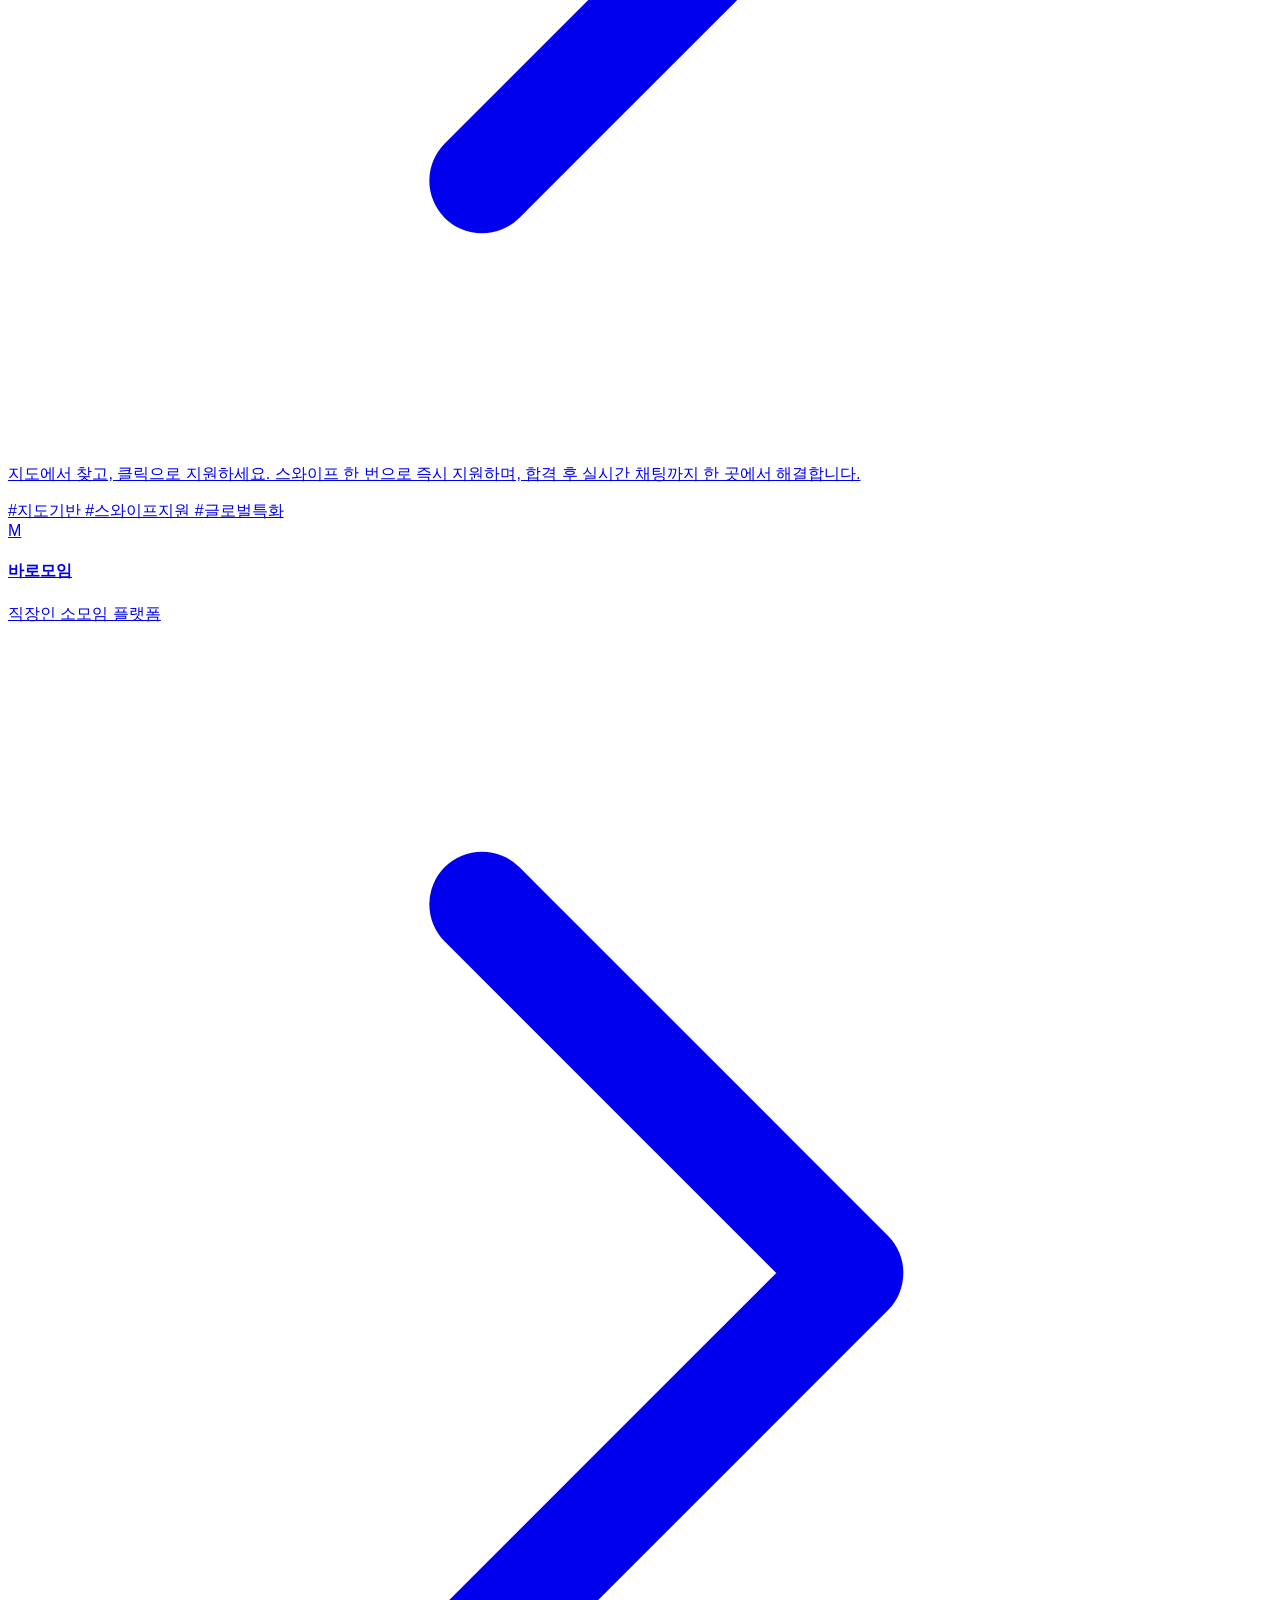
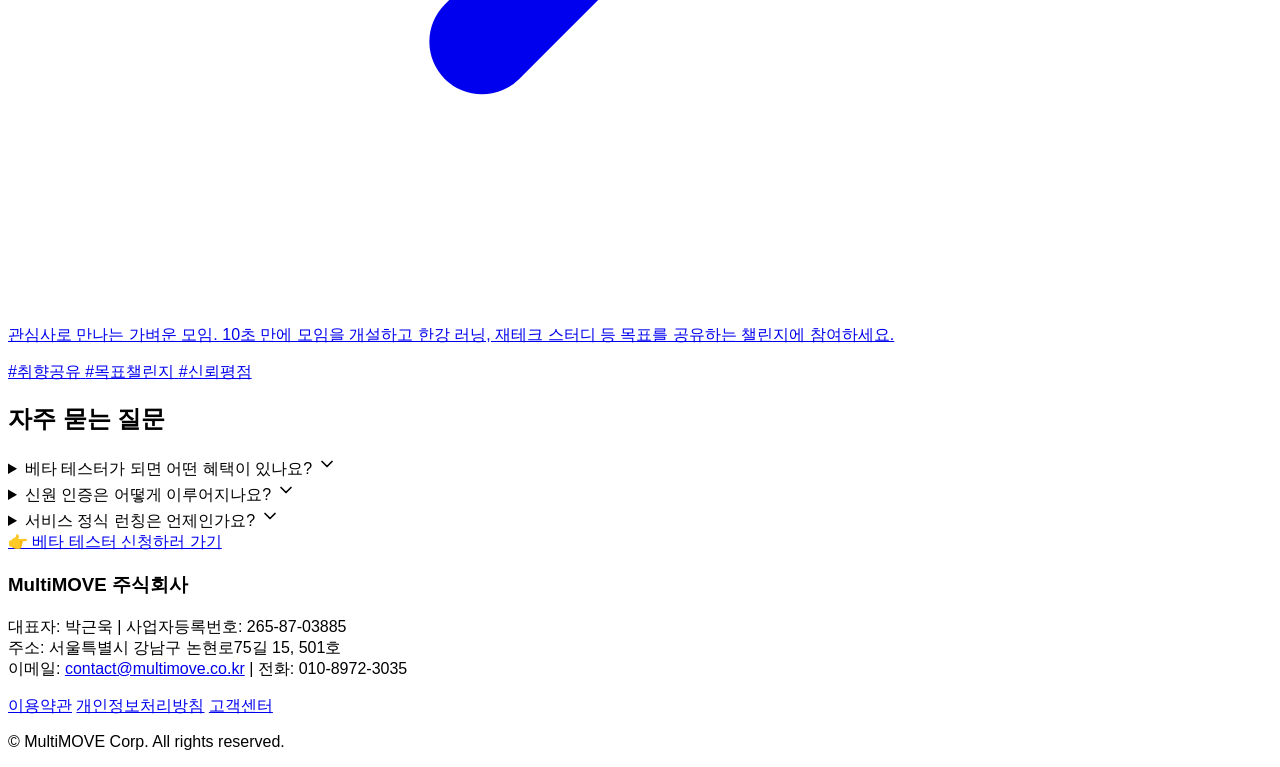
==== commit 5a71cea2: "feat: update landing page and add premium intro" ====
--- a/index.html
+++ b/index.html
@@ -167,6 +167,15 @@
                     </div>
                 </div>
             </div>
+
+            <!-- 프리미엄 가이드 링크 버튼 -->
+            <div class="mt-8 text-center px-2">
+                <a href="service_intro_premium.html" target="_blank" class="flex items-center justify-center gap-2 bg-gray-900 text-white font-bold py-4 px-6 rounded-[16px] shadow-[0_8px_20px_rgba(0,0,0,0.15)] hover:bg-gray-800 hover:-translate-y-1 transition-all duration-300">
+                    <span class="text-xl">✨</span> 프리미엄 가이드 & 서비스 상세보기
+                    <svg class="w-5 h-5 ml-1 opacity-80" fill="none" stroke="currentColor" viewBox="0 0 24 24"><path stroke-linecap="round" stroke-linejoin="round" stroke-width="2" d="M14 5l7 7m0 0l-7 7m7-7H3"></path></svg>
+                </a>
+                <p class="text-[12px] text-gray-500 mt-3 font-medium">새 창에서 더욱 상세하고 세련된 서비스 가이드를 확인해보세요.</p>
+            </div>
         </section>
 
         <!-- Application Form Section (Supabase Ready) -->
@@ -267,23 +276,69 @@
         </section>
 
         <!-- BARO Ecosystem Section -->
-        <section class="px-5 py-8 mb-10">
-            <h2 class="text-xl font-extrabold mb-5 px-1 tracking-tight">BARO 생태계</h2>
-            <div class="grid grid-cols-2 gap-4">
-                <a href="baro-alba.html" class="bg-white p-5 rounded-[20px] border border-gray-100 shadow-sm hover:shadow-md hover:-translate-y-1 transition-all">
-                    <div class="w-full h-24 bg-gray-50 rounded-[12px] mb-3 overflow-hidden border border-gray-100 flex items-center justify-center">
-                        <img src="./images/baro_alba.png" alt="바로알바" class="w-full h-full object-cover">
-                    </div>
-                    <h4 class="font-bold text-sm text-gray-900">바로알바</h4>
-                    <p class="text-[11px] text-gray-500 mt-1 font-medium">직장인 N잡의 시작</p>
-                </a>
-                <a href="baro-moim.html" class="bg-white p-5 rounded-[20px] border border-gray-100 shadow-sm hover:shadow-md hover:-translate-y-1 transition-all">
-                    <div class="w-full h-24 bg-gray-50 rounded-[12px] mb-3 overflow-hidden border border-gray-100 flex items-center justify-center">
-                        <img src="./images/baro_moim.png" alt="바로모임" class="w-full h-full object-cover">
-                    </div>
-                    <h4 class="font-bold text-sm text-gray-900">바로모임</h4>
-                    <p class="text-[11px] text-gray-500 mt-1 font-medium">취향 공유 커뮤니티</p>
-                </a>
+        <section class="px-6 py-12 mb-10 bg-white text-gray-900 rounded-[32px] shadow-sm overflow-hidden relative mx-3 border border-gray-100">
+            <!-- Background Glows (Light Mode) -->
+            <div class="absolute top-0 left-0 w-full h-full pointer-events-none opacity-30">
+                <div class="absolute -top-10 -left-10 w-48 h-48 bg-red-200 rounded-full blur-[60px]"></div>
+                <div class="absolute -bottom-10 -right-10 w-48 h-48 bg-purple-200 rounded-full blur-[60px]"></div>
+            </div>
+
+            <div class="relative z-10">
+                <div class="text-center mb-8">
+                    <span class="inline-block px-3 py-1 bg-gray-50 border border-gray-200 text-gray-500 text-[11px] font-extrabold rounded-full mb-3 tracking-widest">BARO UNIVERSE</span>
+                    <h2 class="text-[26px] font-extrabold tracking-tight leading-snug">
+                        <span class="text-transparent bg-clip-text bg-gradient-to-r from-red-500 to-rose-500">일하고</span> · 
+                        <span class="text-transparent bg-clip-text bg-gradient-to-r from-purple-500 to-indigo-500">모이고</span> · 
+                        <span class="text-transparent bg-clip-text bg-gradient-to-r from-pink-500 to-rose-400">만나는</span><br>
+                        완벽한 생태계
+                    </h2>
+                </div>
+                
+                <div class="space-y-4">
+                    <!-- 바로알바 프리미엄 카드 (Light) -->
+                    <a href="baro-alba.html" class="block bg-gray-50 border border-gray-200 p-6 rounded-[24px] hover:bg-white hover:-translate-y-1 transition-all duration-300 shadow-sm hover:shadow-[0_8px_32px_rgba(0,0,0,0.06)] group">
+                        <div class="flex items-center justify-between mb-3">
+                            <div class="flex items-center gap-3">
+                                <div class="w-12 h-12 rounded-xl bg-red-50 flex items-center justify-center font-bold text-baro border border-red-100 shadow-sm text-xl">A</div>
+                                <div>
+                                    <h4 class="font-extrabold text-[22px] text-gray-900">바로알바</h4>
+                                    <p class="text-[13px] text-red-500 font-bold tracking-tight">초단기 알바 매칭 플랫폼</p>
+                                </div>
+                            </div>
+                            <svg class="w-5 h-5 text-gray-400 group-hover:text-gray-600 transition-colors" fill="none" stroke="currentColor" viewBox="0 0 24 24"><path stroke-linecap="round" stroke-linejoin="round" stroke-width="2" d="M9 5l7 7-7 7"></path></svg>
+                        </div>
+                        <p class="text-[14px] text-gray-600 mb-4 leading-relaxed font-medium">
+                            지도에서 찾고, 클릭으로 지원하세요. 스와이프 한 번으로 즉시 지원하며, 합격 후 실시간 채팅까지 한 곳에서 해결합니다.
+                        </p>
+                        <div class="flex gap-2 flex-wrap">
+                            <span class="bg-white text-[11px] font-bold px-3 py-1 rounded-full text-gray-600 border border-gray-200 shadow-sm">#지도기반</span>
+                            <span class="bg-white text-[11px] font-bold px-3 py-1 rounded-full text-gray-600 border border-gray-200 shadow-sm">#스와이프지원</span>
+                            <span class="bg-white text-[11px] font-bold px-3 py-1 rounded-full text-gray-600 border border-gray-200 shadow-sm">#글로벌특화</span>
+                        </div>
+                    </a>
+
+                    <!-- 바로모임 프리미엄 카드 (Light) -->
+                    <a href="baro-moim.html" class="block bg-gray-50 border border-gray-200 p-6 rounded-[24px] hover:bg-white hover:-translate-y-1 transition-all duration-300 shadow-sm hover:shadow-[0_8px_32px_rgba(0,0,0,0.06)] group">
+                        <div class="flex items-center justify-between mb-3">
+                            <div class="flex items-center gap-3">
+                                <div class="w-12 h-12 rounded-xl bg-purple-50 flex items-center justify-center font-bold text-purple-600 border border-purple-100 shadow-sm text-xl">M</div>
+                                <div>
+                                    <h4 class="font-extrabold text-[22px] text-gray-900">바로모임</h4>
+                                    <p class="text-[13px] text-purple-500 font-bold tracking-tight">직장인 소모임 플랫폼</p>
+                                </div>
+                            </div>
+                            <svg class="w-5 h-5 text-gray-400 group-hover:text-gray-600 transition-colors" fill="none" stroke="currentColor" viewBox="0 0 24 24"><path stroke-linecap="round" stroke-linejoin="round" stroke-width="2" d="M9 5l7 7-7 7"></path></svg>
+                        </div>
+                        <p class="text-[14px] text-gray-600 mb-4 leading-relaxed font-medium">
+                            관심사로 만나는 가벼운 모임. 10초 만에 모임을 개설하고 한강 러닝, 재테크 스터디 등 목표를 공유하는 챌린지에 참여하세요.
+                        </p>
+                        <div class="flex gap-2 flex-wrap">
+                            <span class="bg-white text-[11px] font-bold px-3 py-1 rounded-full text-gray-600 border border-gray-200 shadow-sm">#취향공유</span>
+                            <span class="bg-white text-[11px] font-bold px-3 py-1 rounded-full text-gray-600 border border-gray-200 shadow-sm">#목표챌린지</span>
+                            <span class="bg-white text-[11px] font-bold px-3 py-1 rounded-full text-gray-600 border border-gray-200 shadow-sm">#신뢰평점</span>
+                        </div>
+                    </a>
+                </div>
             </div>
         </section>
 
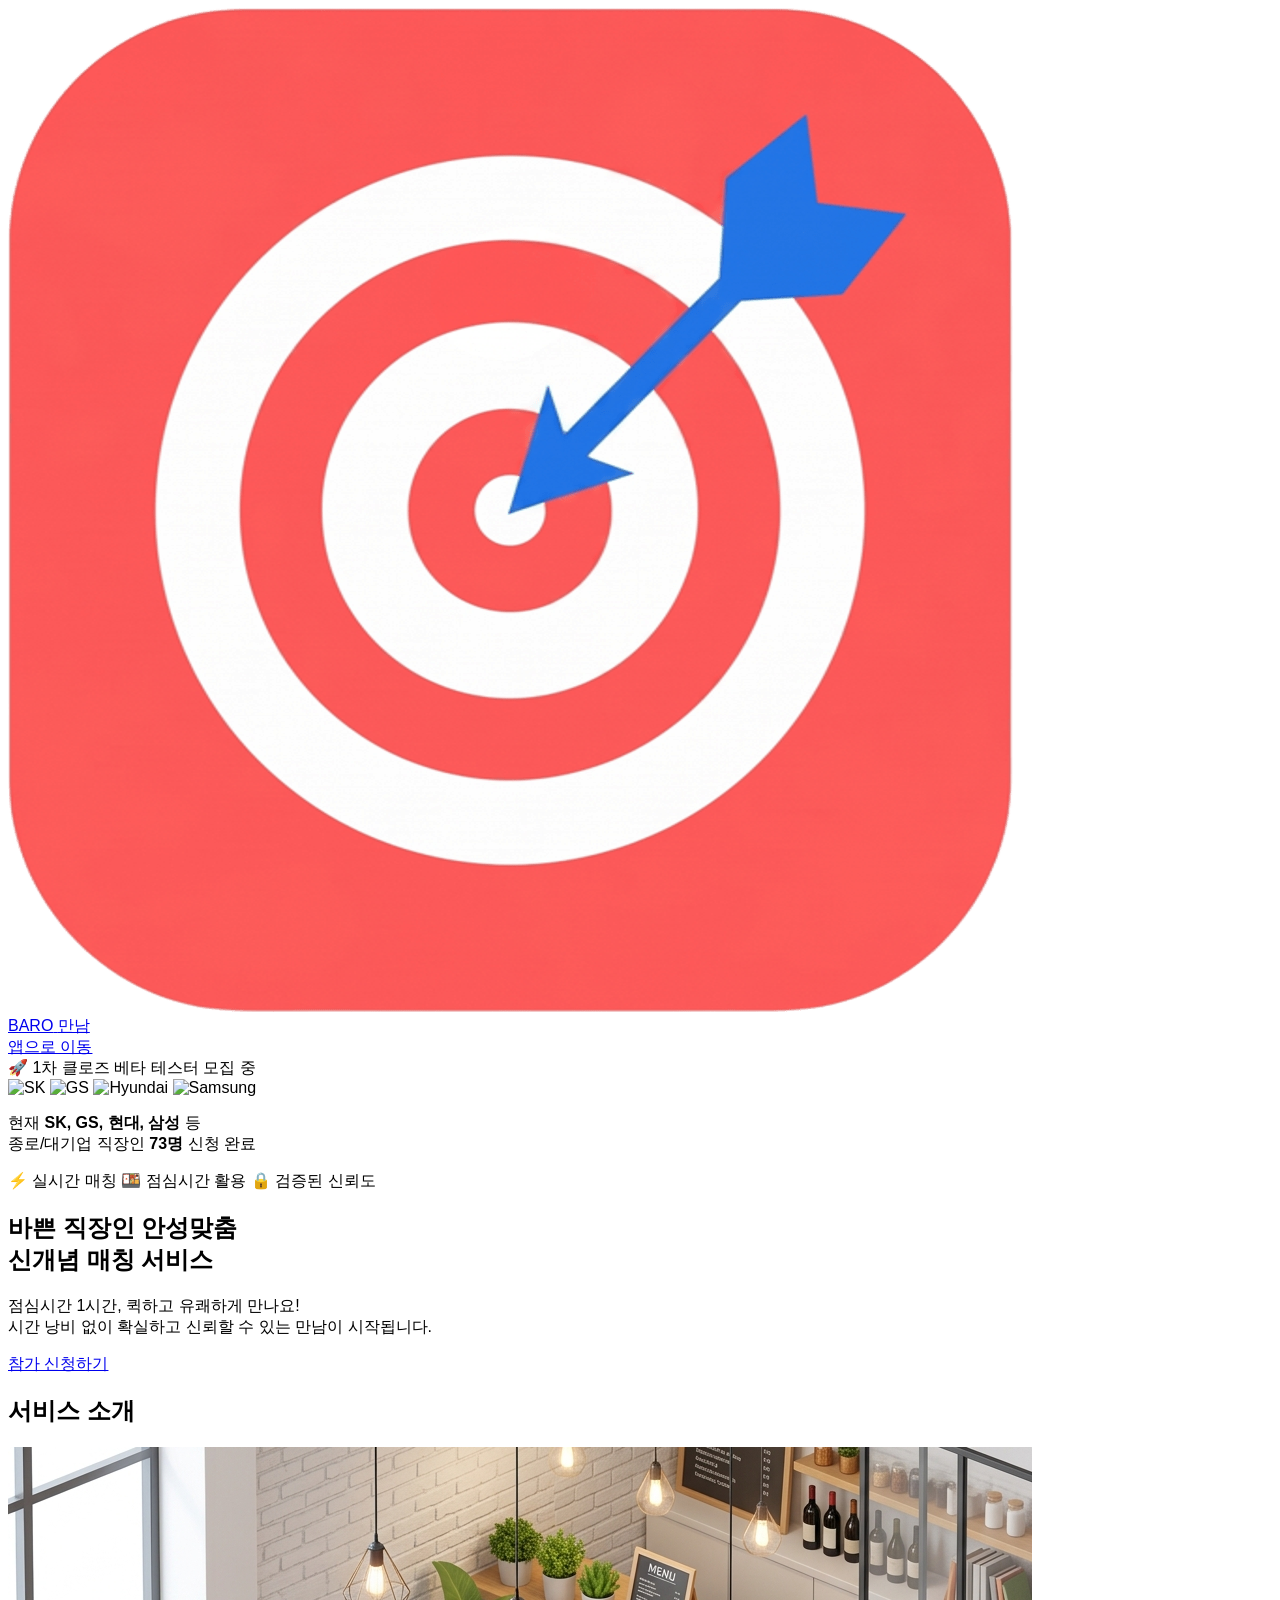
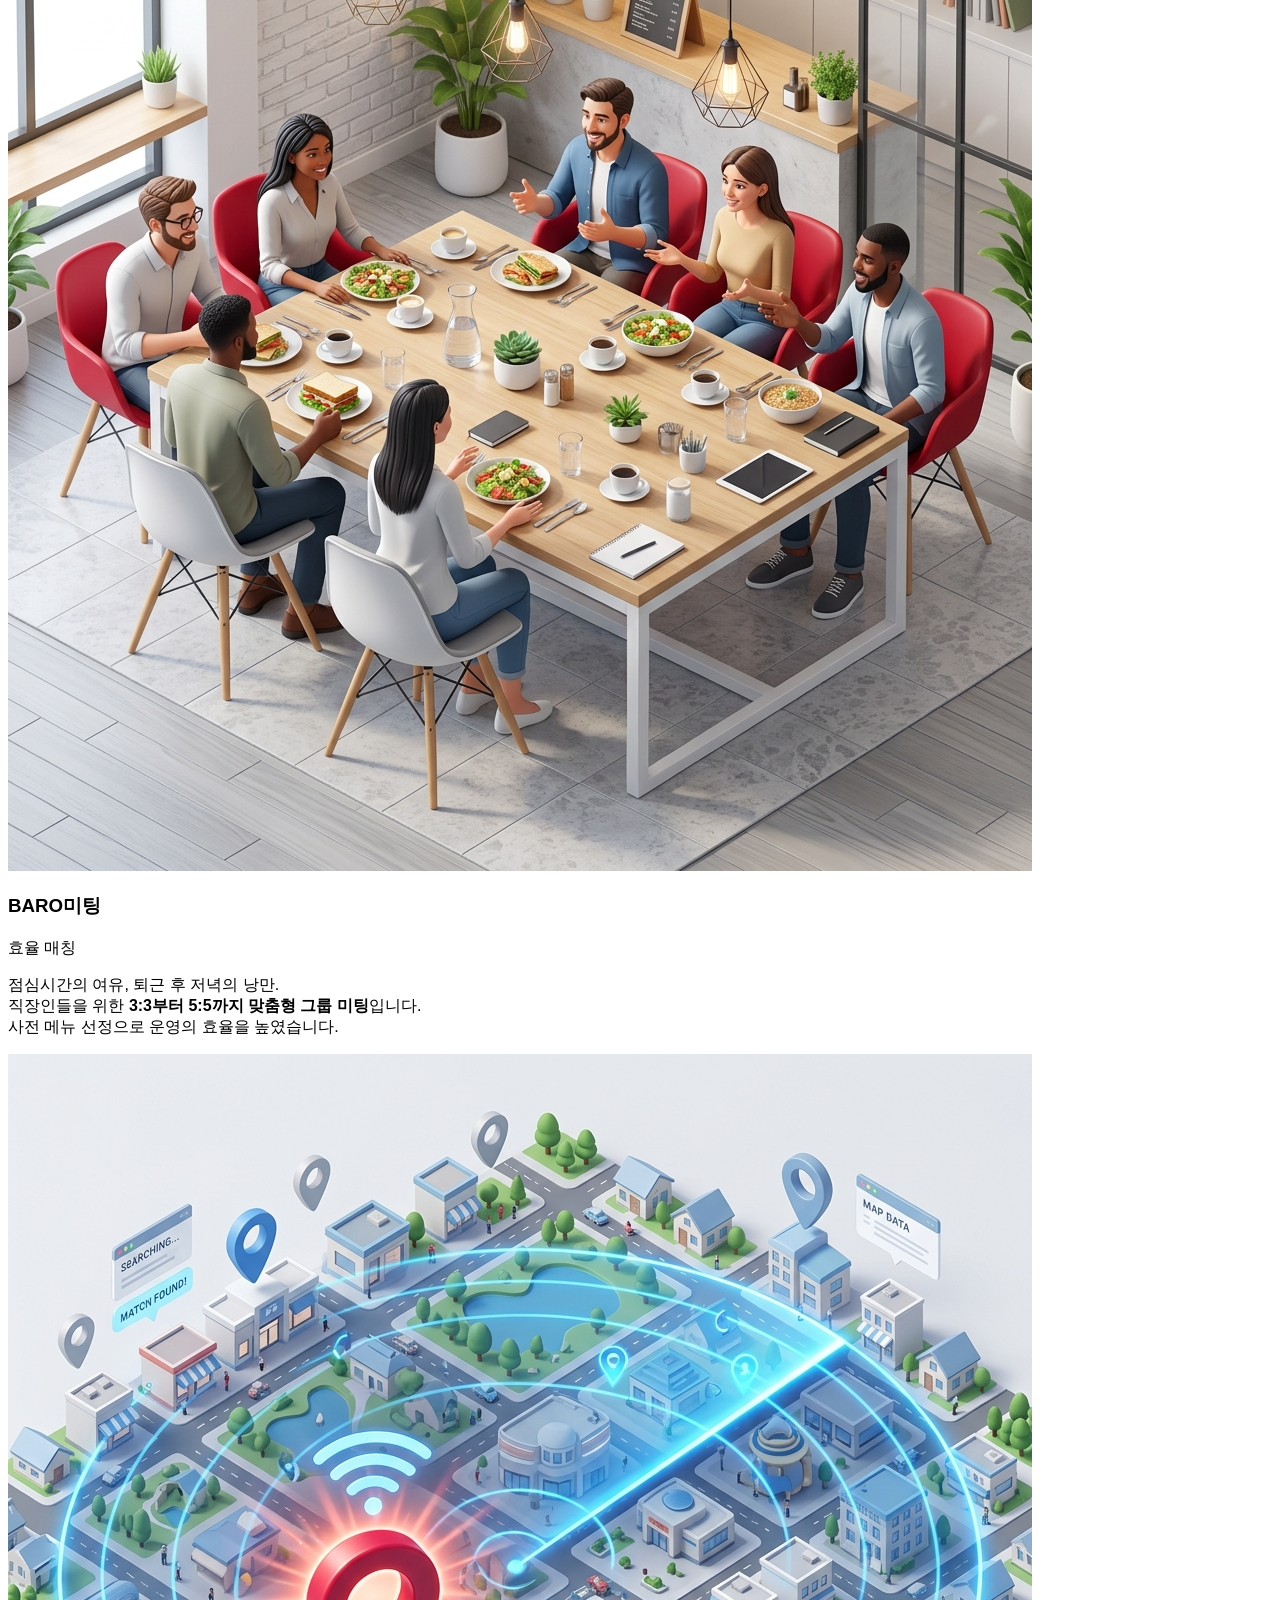
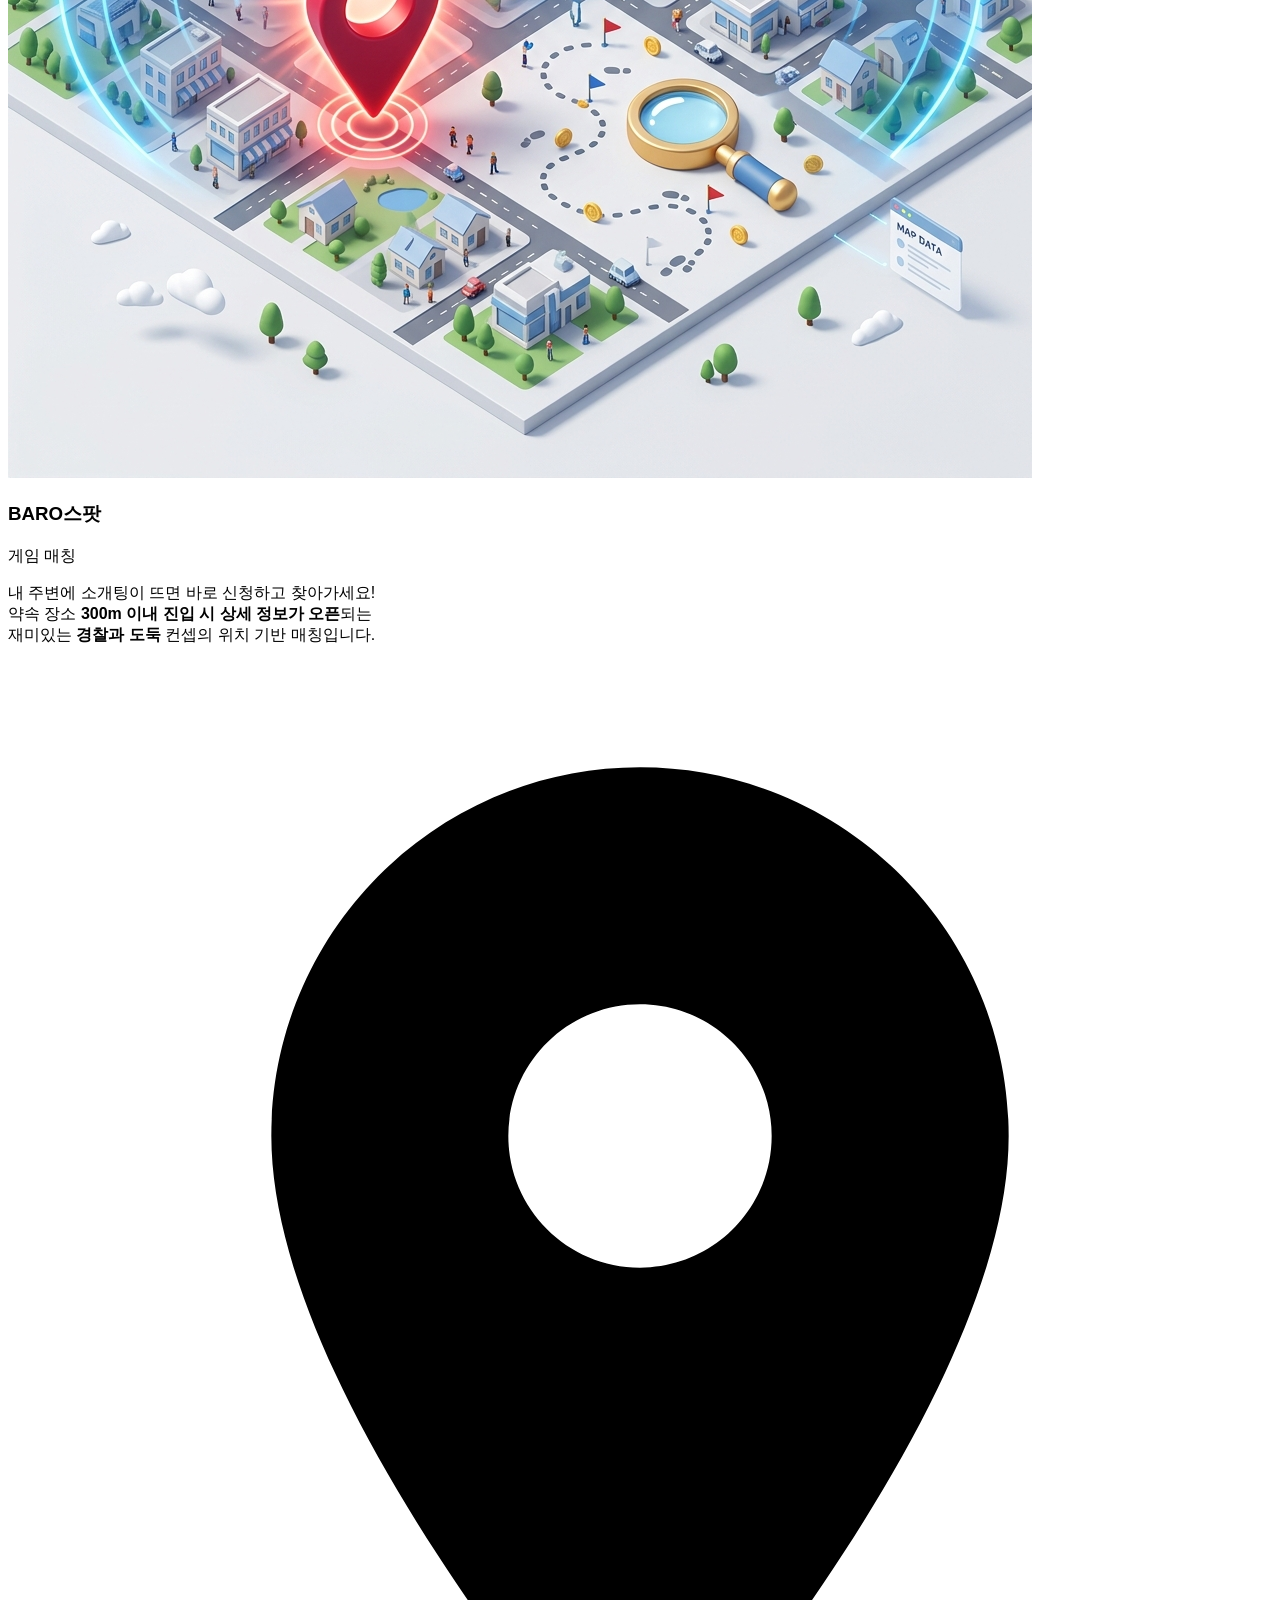
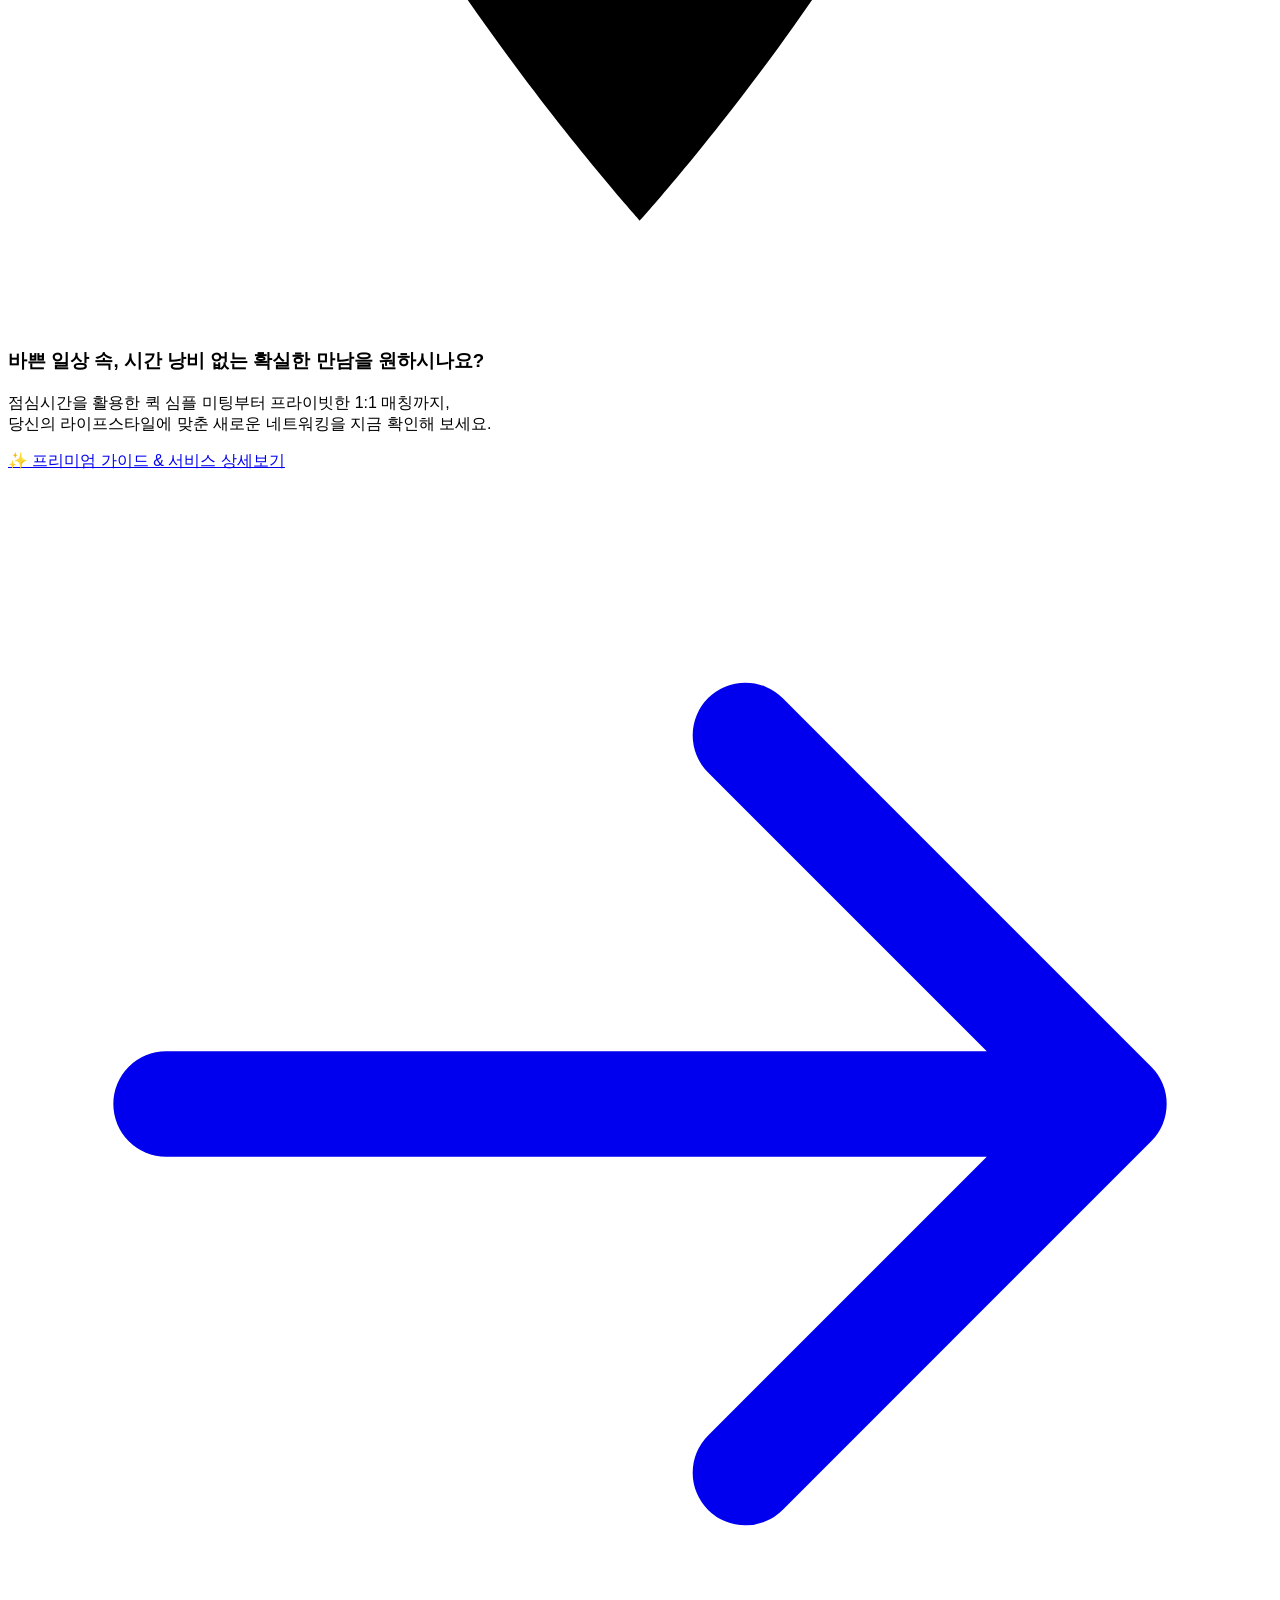
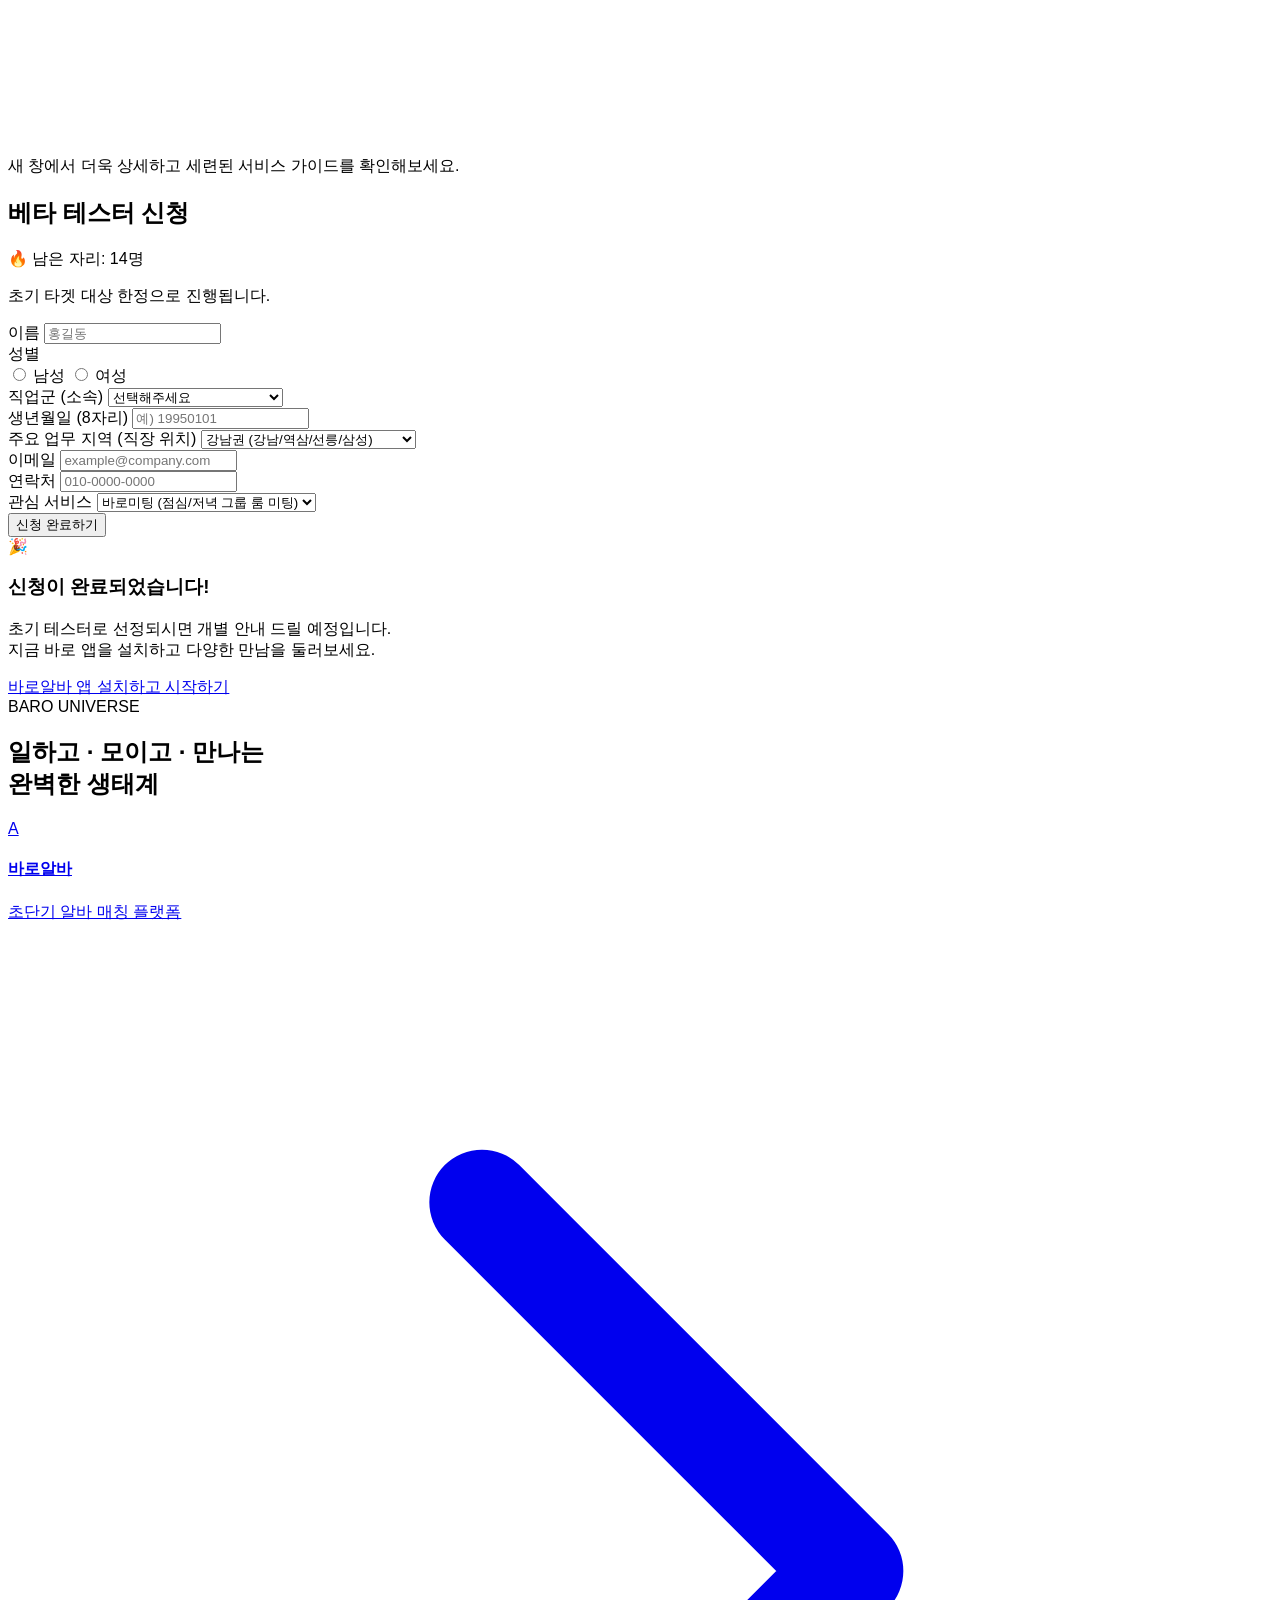
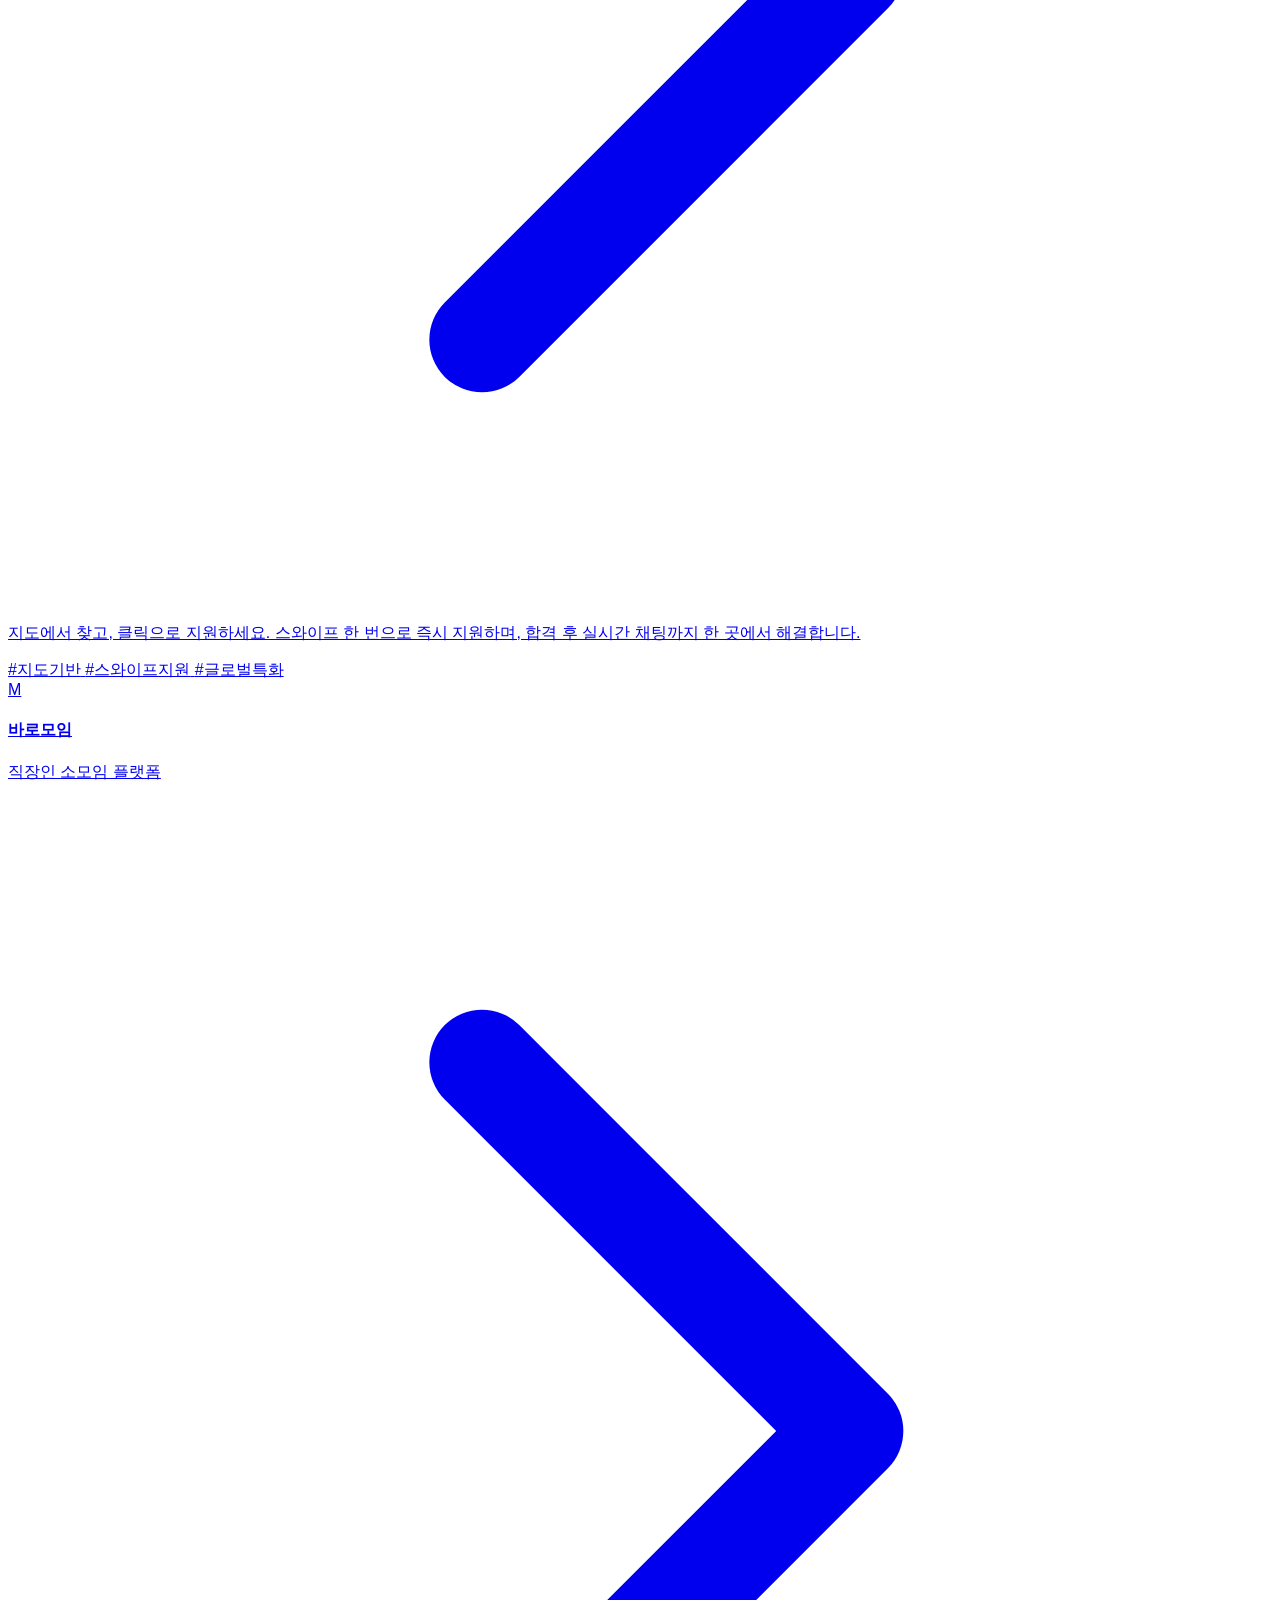
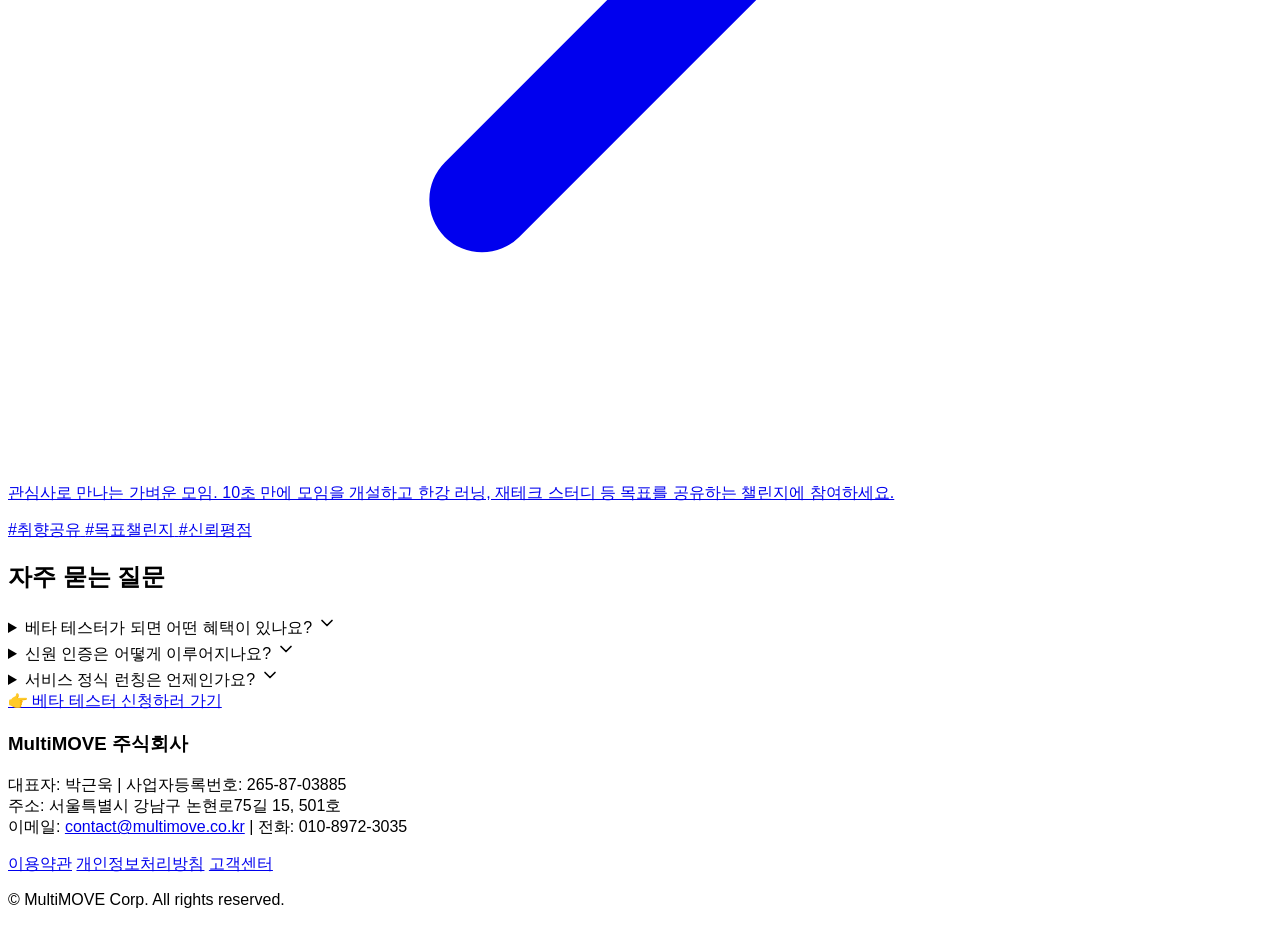
==== commit f25ec353: "feat: update hero text and add hook copy" ====
--- a/index.html
+++ b/index.html
@@ -86,13 +86,18 @@
                         </p>
                     </div>
                 </div>
+                <div class="flex flex-wrap justify-center gap-2 mb-5">
+                    <span class="bg-red-50 text-baro text-[11px] font-extrabold px-3 py-1 rounded-full border border-red-100 shadow-sm">⚡ 실시간 매칭</span>
+                    <span class="bg-purple-50 text-purple-600 text-[11px] font-extrabold px-3 py-1 rounded-full border border-purple-100 shadow-sm">🍱 점심시간 활용</span>
+                    <span class="bg-blue-50 text-blue-600 text-[11px] font-extrabold px-3 py-1 rounded-full border border-blue-100 shadow-sm">🔒 검증된 신뢰도</span>
+                </div>
                 <h1 class="text-[32px] font-extrabold leading-[1.3] mb-5 tracking-tight text-gray-900 drop-shadow-sm">
-                    따로 시간 내기 힘든<br>
-                    직장인을 위한 <span class="text-baro bg-clip-text text-transparent bg-gradient-to-r from-baro to-red-500">신개념 미팅</span>
+                    바쁜 직장인 안성맞춤<br>
+                    <span class="text-baro bg-clip-text text-transparent bg-gradient-to-r from-baro to-red-500">신개념 매칭 서비스</span>
                 </h1>
                 <p class="text-gray-600 text-[15px] mb-8 leading-relaxed px-2 font-medium">
-                    바쁜 일상, 식사시간만 짧게 활용하세요!<br>
-                    다양한 이성과의 설레는 만남이 지금 시작됩니다.
+                    점심시간 1시간, 퀵하고 유쾌하게 만나요!<br>
+                    시간 낭비 없이 확실하고 신뢰할 수 있는 만남이 시작됩니다.
                 </p>
                 <div class="bg-white/80 backdrop-blur-md rounded-[24px] p-6 shadow-sm border border-white/50">
                     <a href="#applicationForm" class="block w-full bg-gradient-to-r from-baro to-red-600 text-white font-bold py-4 rounded-[16px] shadow-[0_8px_20px_rgba(200,16,46,0.2)] hover:shadow-[0_8px_25px_rgba(200,16,46,0.4)] hover:-translate-y-0.5 transition-all duration-200">
@@ -165,6 +170,17 @@
                             </div>
                         </div>
                     </div>
+                </div>
+            </div>
+
+            <!-- 추가된 소개 문구 (Hook) -->
+            <div class="mt-10 mb-6 text-center px-4">
+                <div class="inline-block bg-gradient-to-br from-red-50 via-white to-purple-50 p-5 rounded-2xl border border-gray-100 shadow-[0_4px_15px_-4px_rgba(0,0,0,0.05)] relative overflow-hidden">
+                    <div class="absolute top-0 left-0 w-1 h-full bg-gradient-to-b from-baro to-purple-500"></div>
+                    <h3 class="text-[17px] font-extrabold text-gray-900 mb-2">바쁜 일상 속, 시간 낭비 없는 확실한 만남을 원하시나요?</h3>
+                    <p class="text-[13px] text-gray-600 leading-relaxed font-medium">
+                        점심시간을 활용한 퀵 심플 미팅부터 프라이빗한 1:1 매칭까지,<br>당신의 라이프스타일에 맞춘 새로운 네트워킹을 지금 확인해 보세요.
+                    </p>
                 </div>
             </div>
 
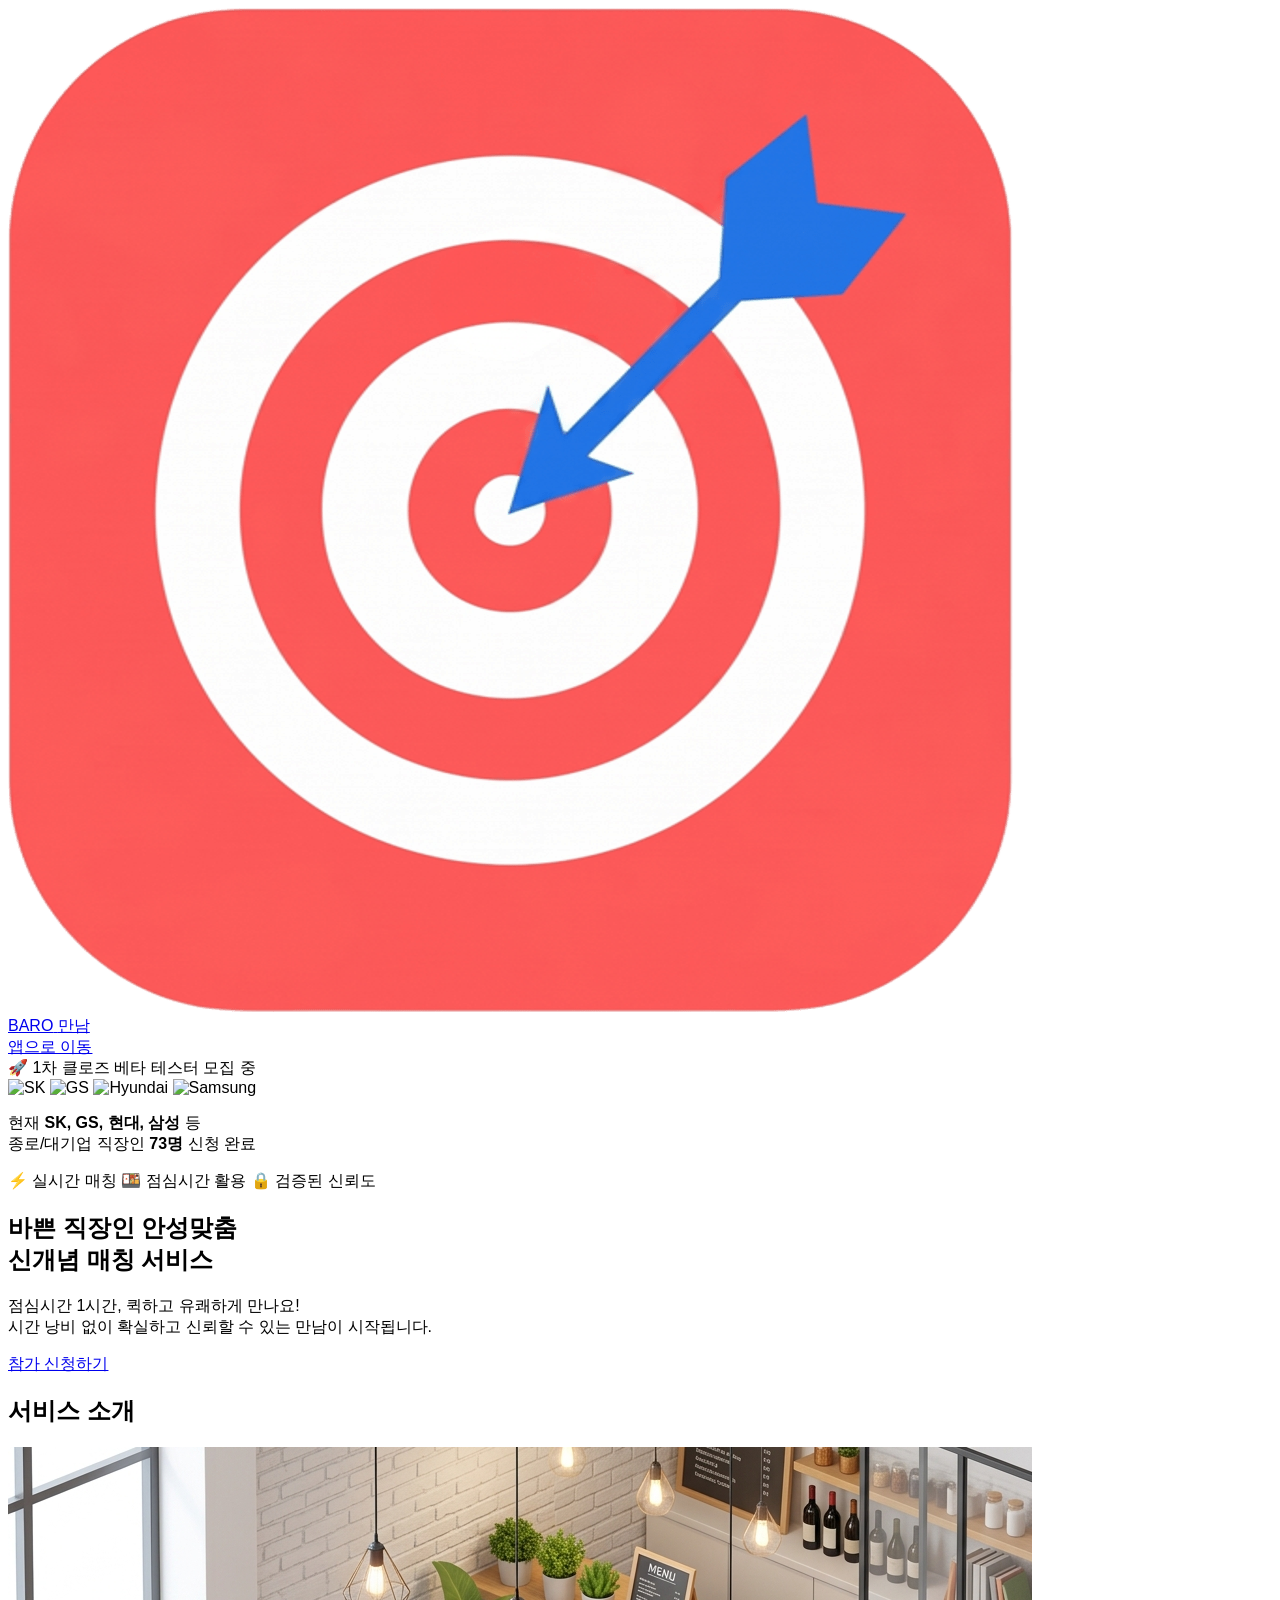
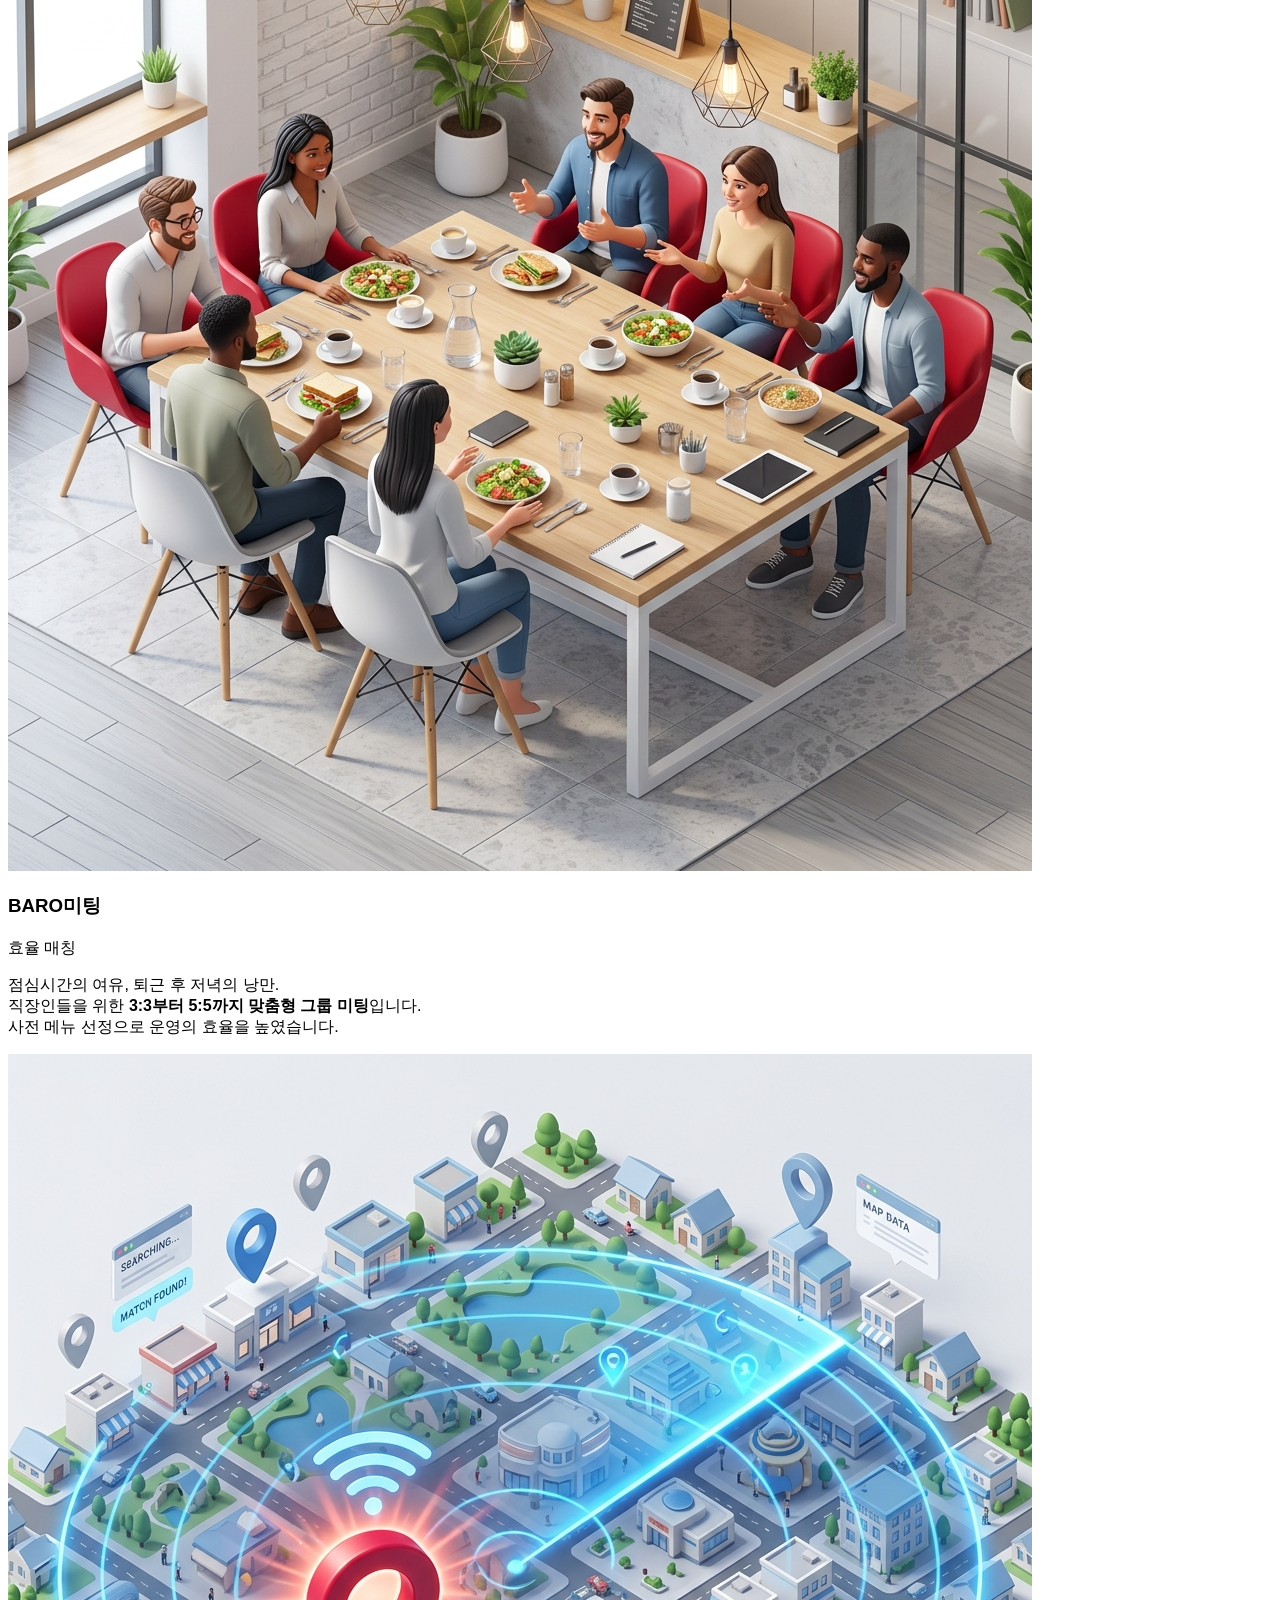
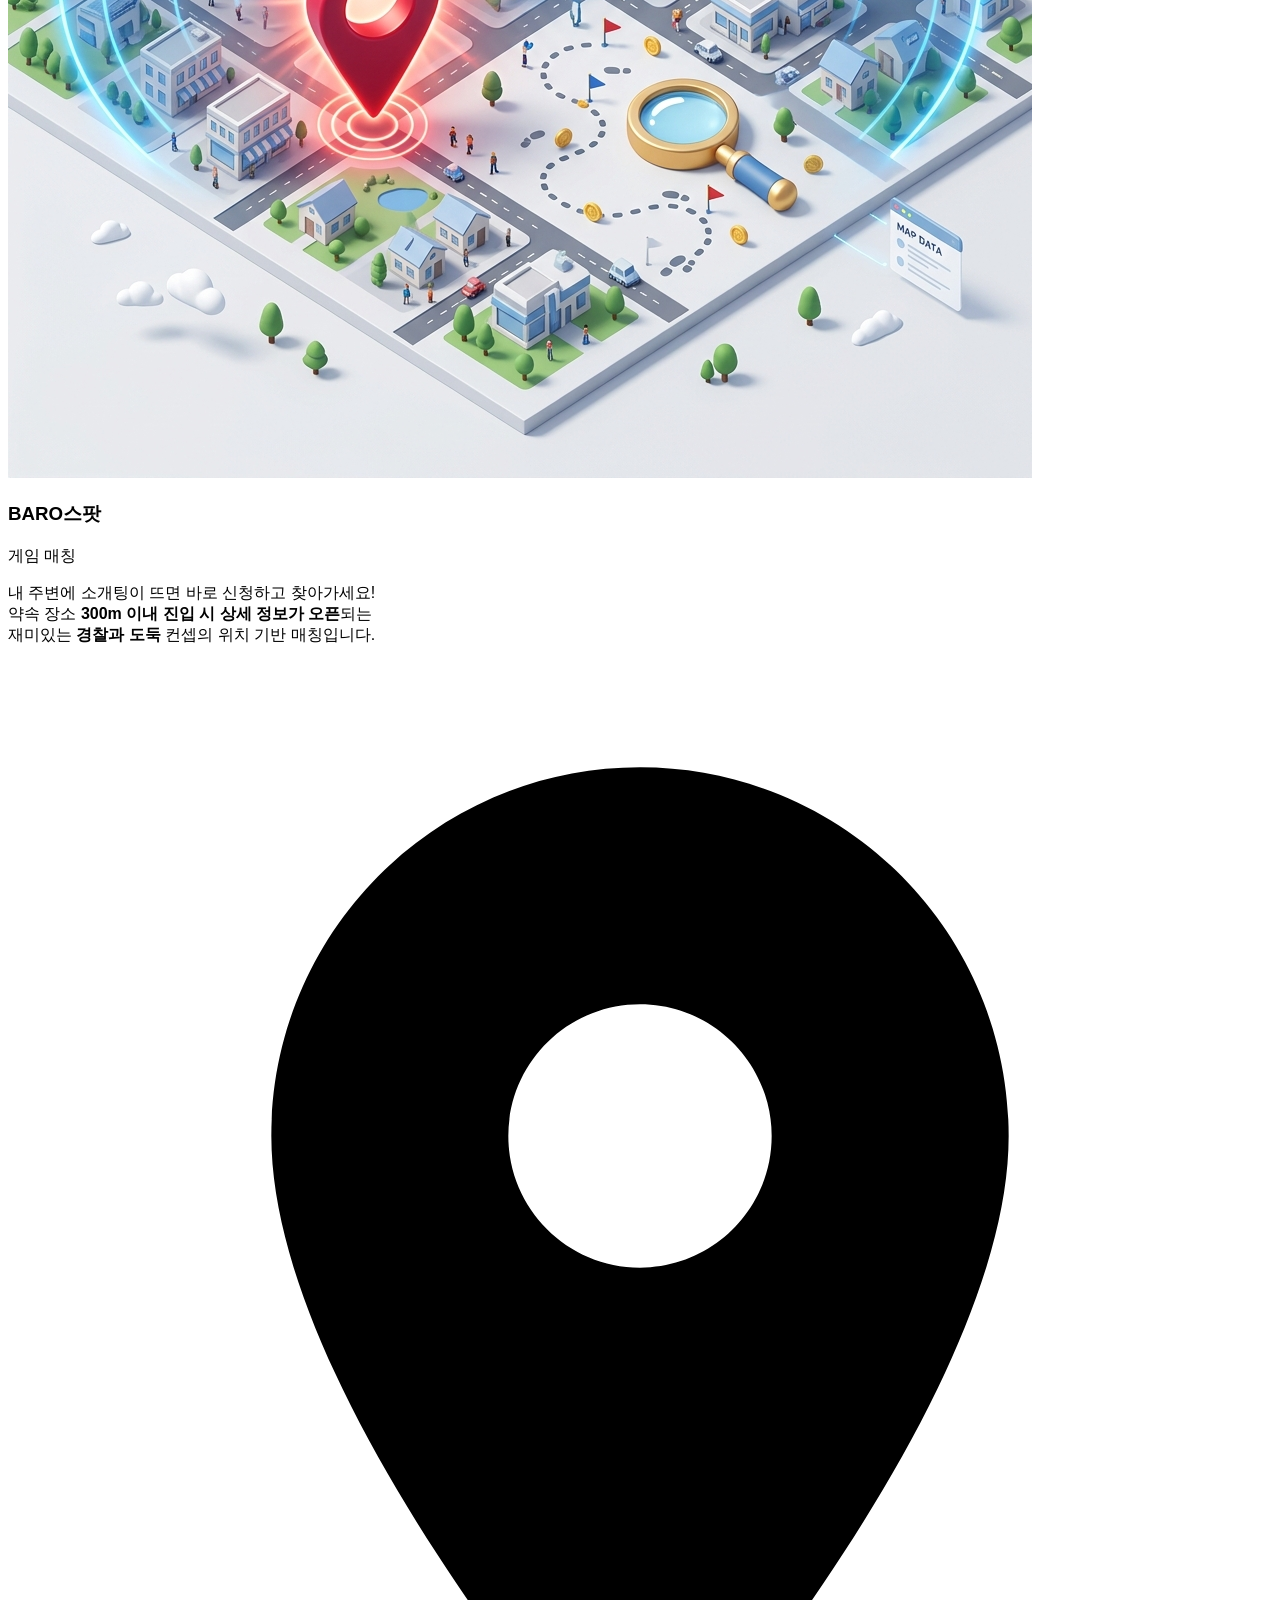
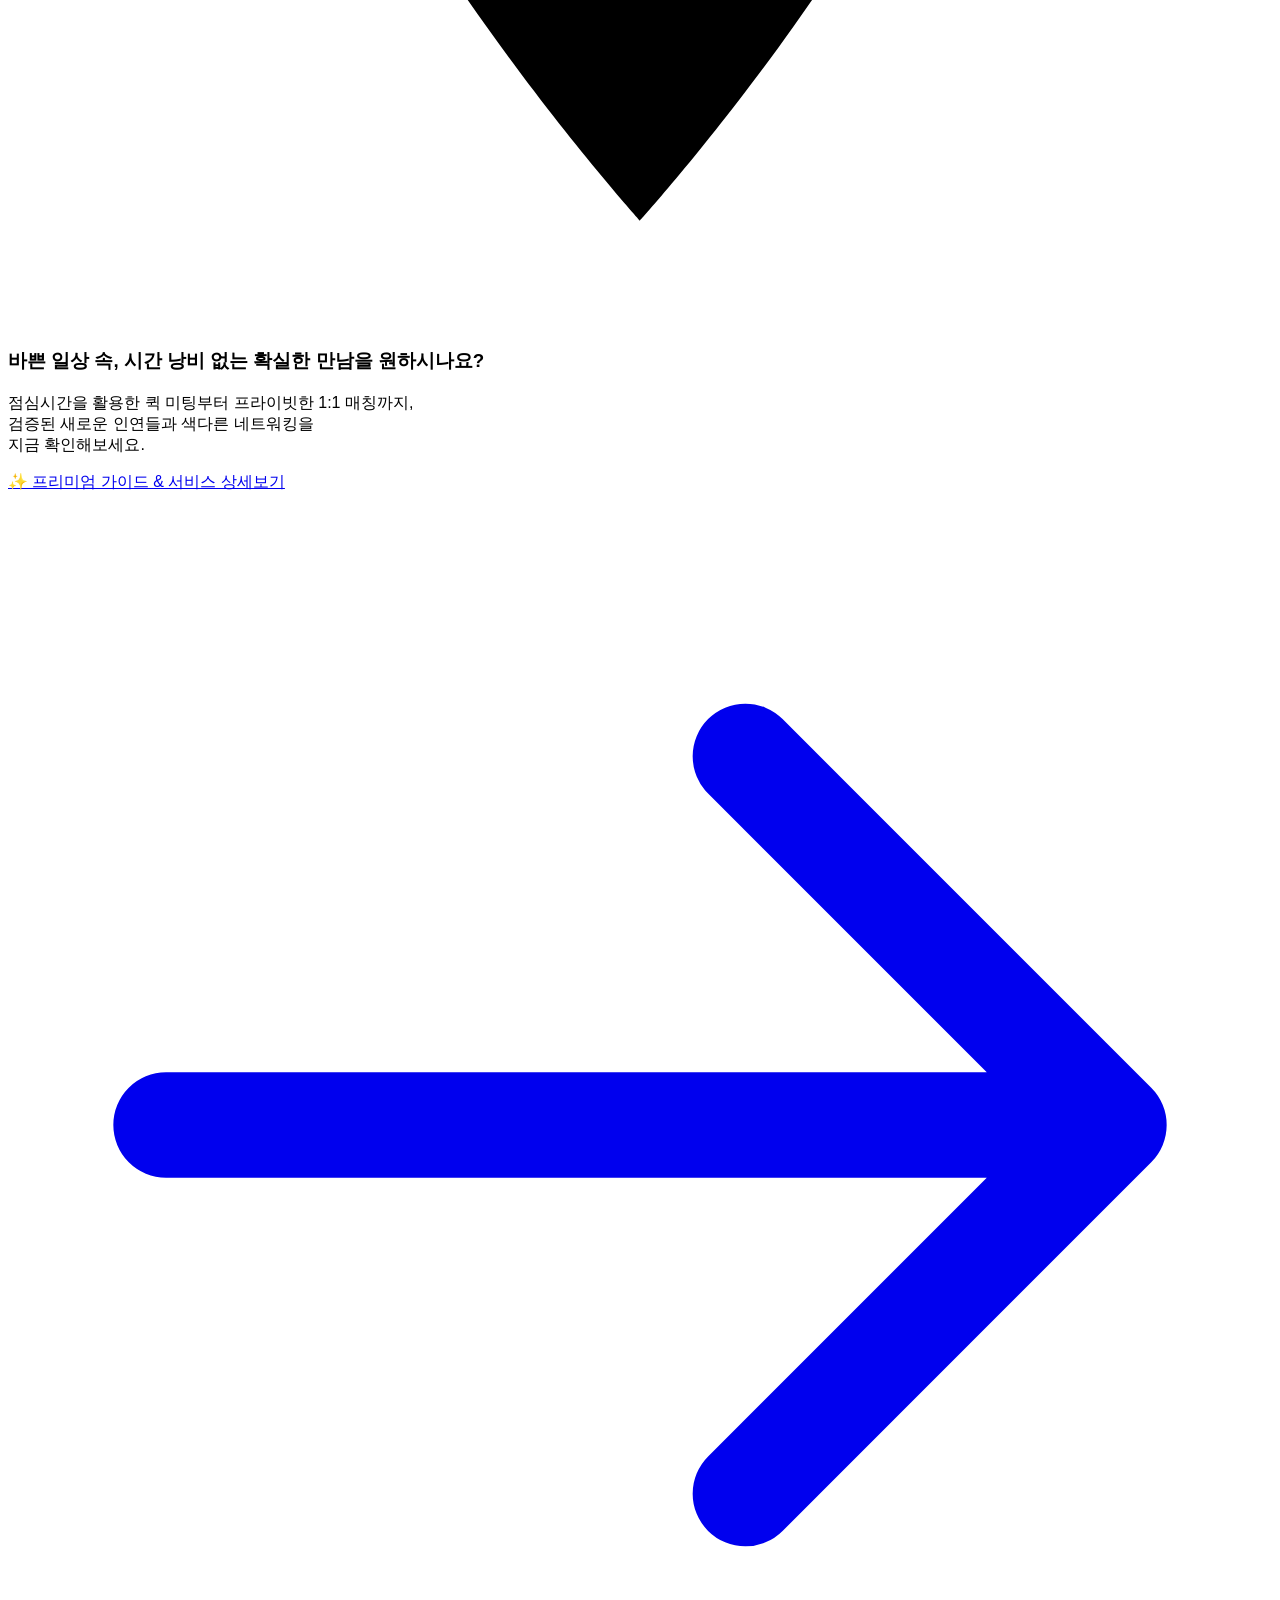
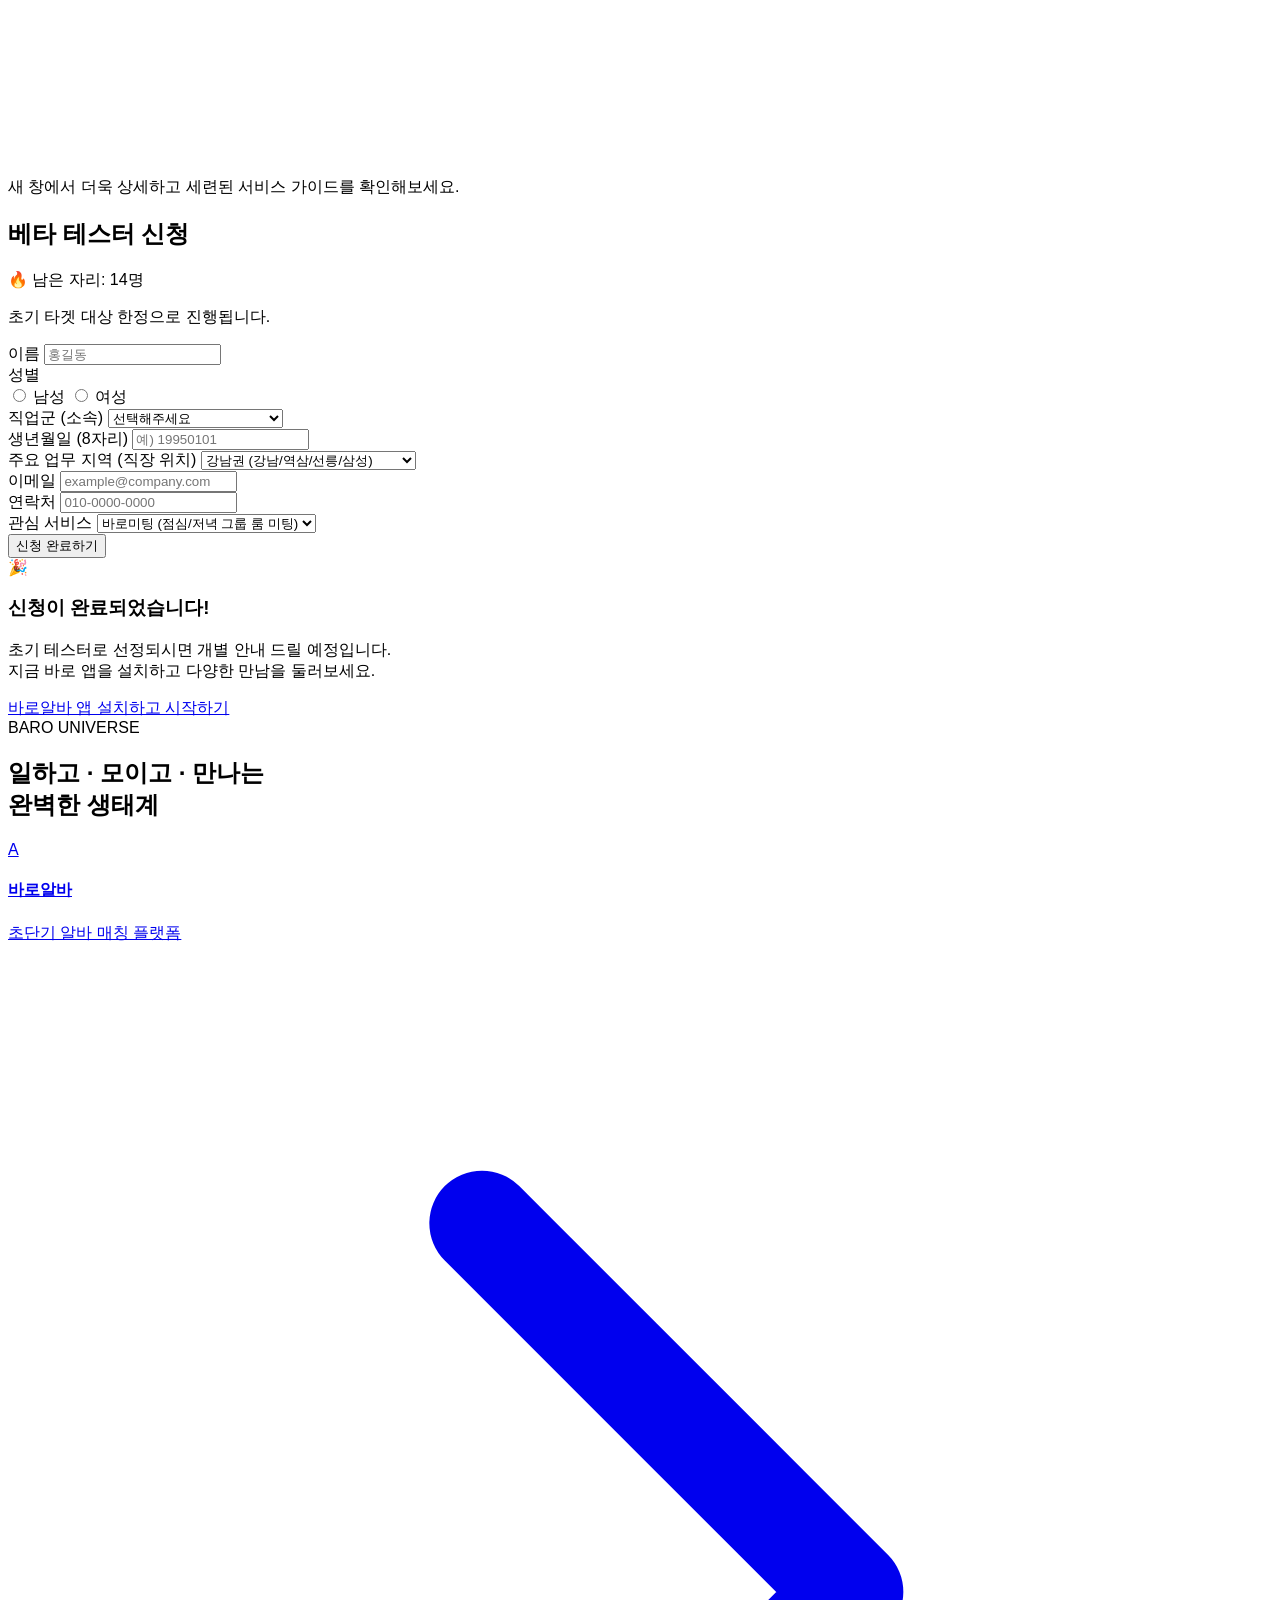
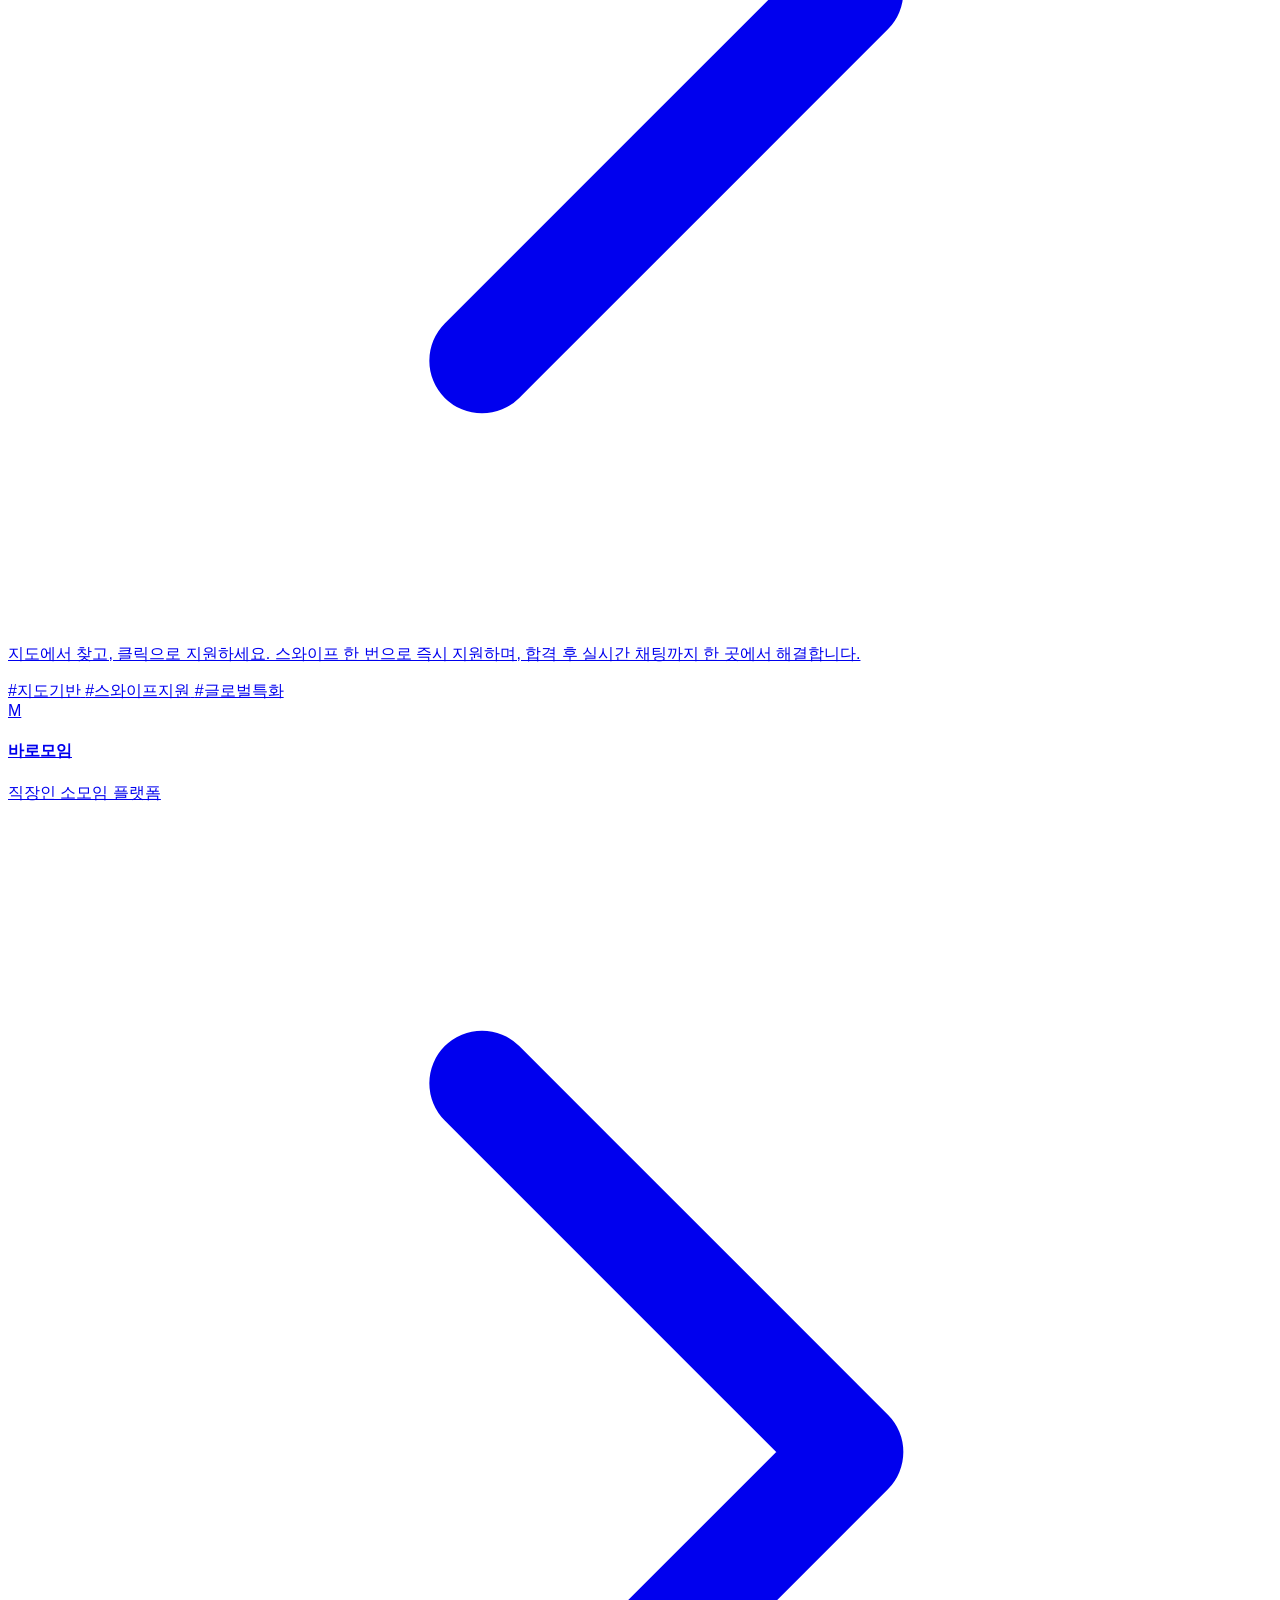
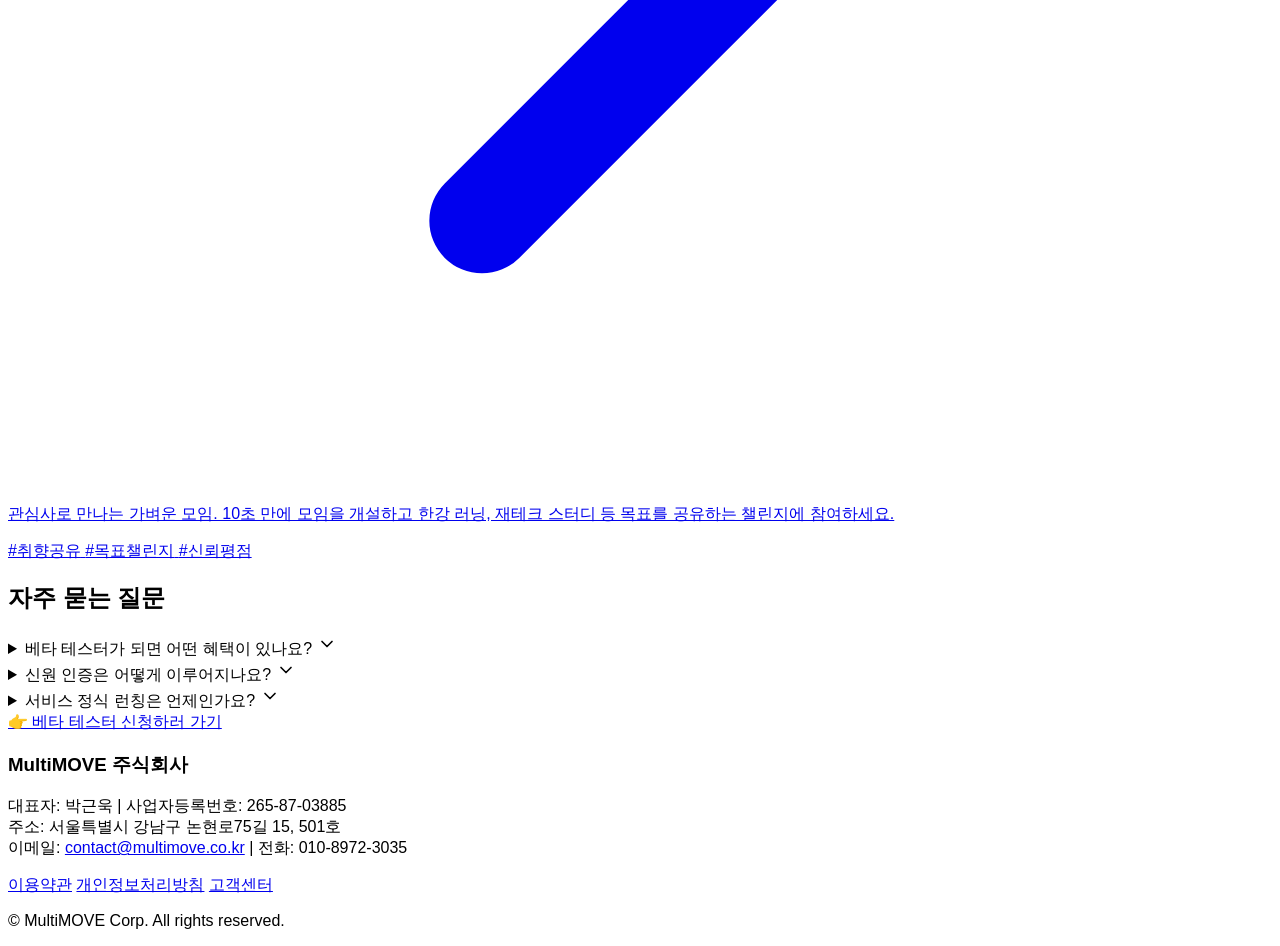
==== commit c0b11c1d: "fix: update hook text copy" ====
--- a/index.html
+++ b/index.html
@@ -175,11 +175,11 @@
 
             <!-- 추가된 소개 문구 (Hook) -->
             <div class="mt-10 mb-6 text-center px-4">
-                <div class="inline-block bg-gradient-to-br from-red-50 via-white to-purple-50 p-5 rounded-2xl border border-gray-100 shadow-[0_4px_15px_-4px_rgba(0,0,0,0.05)] relative overflow-hidden">
+                <div class="inline-block bg-gradient-to-br from-red-50 via-white to-purple-50 p-5 rounded-2xl border border-gray-100 shadow-[0_4px_15px_-4px_rgba(0,0,0,0.05)] relative overflow-hidden max-w-sm mx-auto">
                     <div class="absolute top-0 left-0 w-1 h-full bg-gradient-to-b from-baro to-purple-500"></div>
-                    <h3 class="text-[17px] font-extrabold text-gray-900 mb-2">바쁜 일상 속, 시간 낭비 없는 확실한 만남을 원하시나요?</h3>
-                    <p class="text-[13px] text-gray-600 leading-relaxed font-medium">
-                        점심시간을 활용한 퀵 심플 미팅부터 프라이빗한 1:1 매칭까지,<br>당신의 라이프스타일에 맞춘 새로운 네트워킹을 지금 확인해 보세요.
+                    <h3 class="text-[17px] font-extrabold text-gray-900 mb-2 break-keep">바쁜 일상 속, 시간 낭비 없는 확실한 만남을 원하시나요?</h3>
+                    <p class="text-[13px] text-gray-600 leading-relaxed font-medium break-keep">
+                        점심시간을 활용한 퀵 미팅부터 프라이빗한 1:1 매칭까지,<br>검증된 새로운 인연들과 색다른 네트워킹을<br>지금 확인해보세요.
                     </p>
                 </div>
             </div>
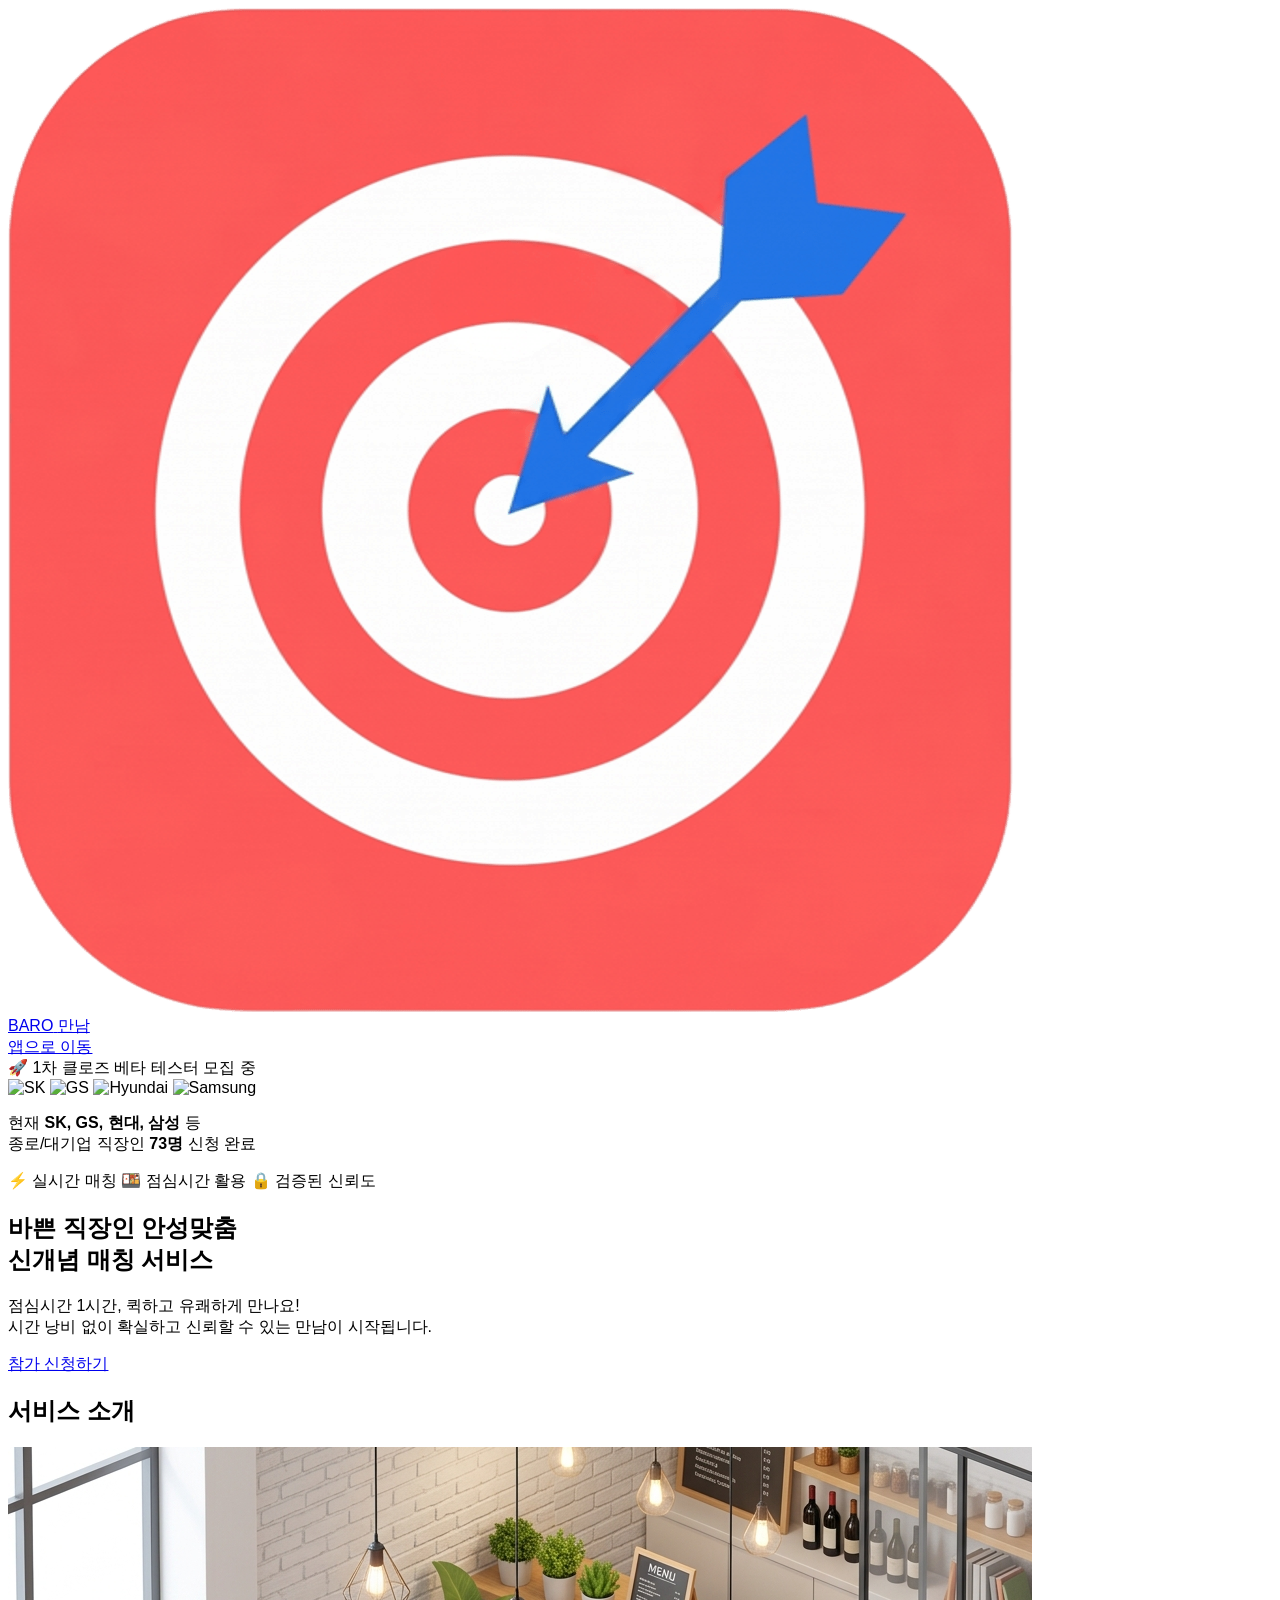
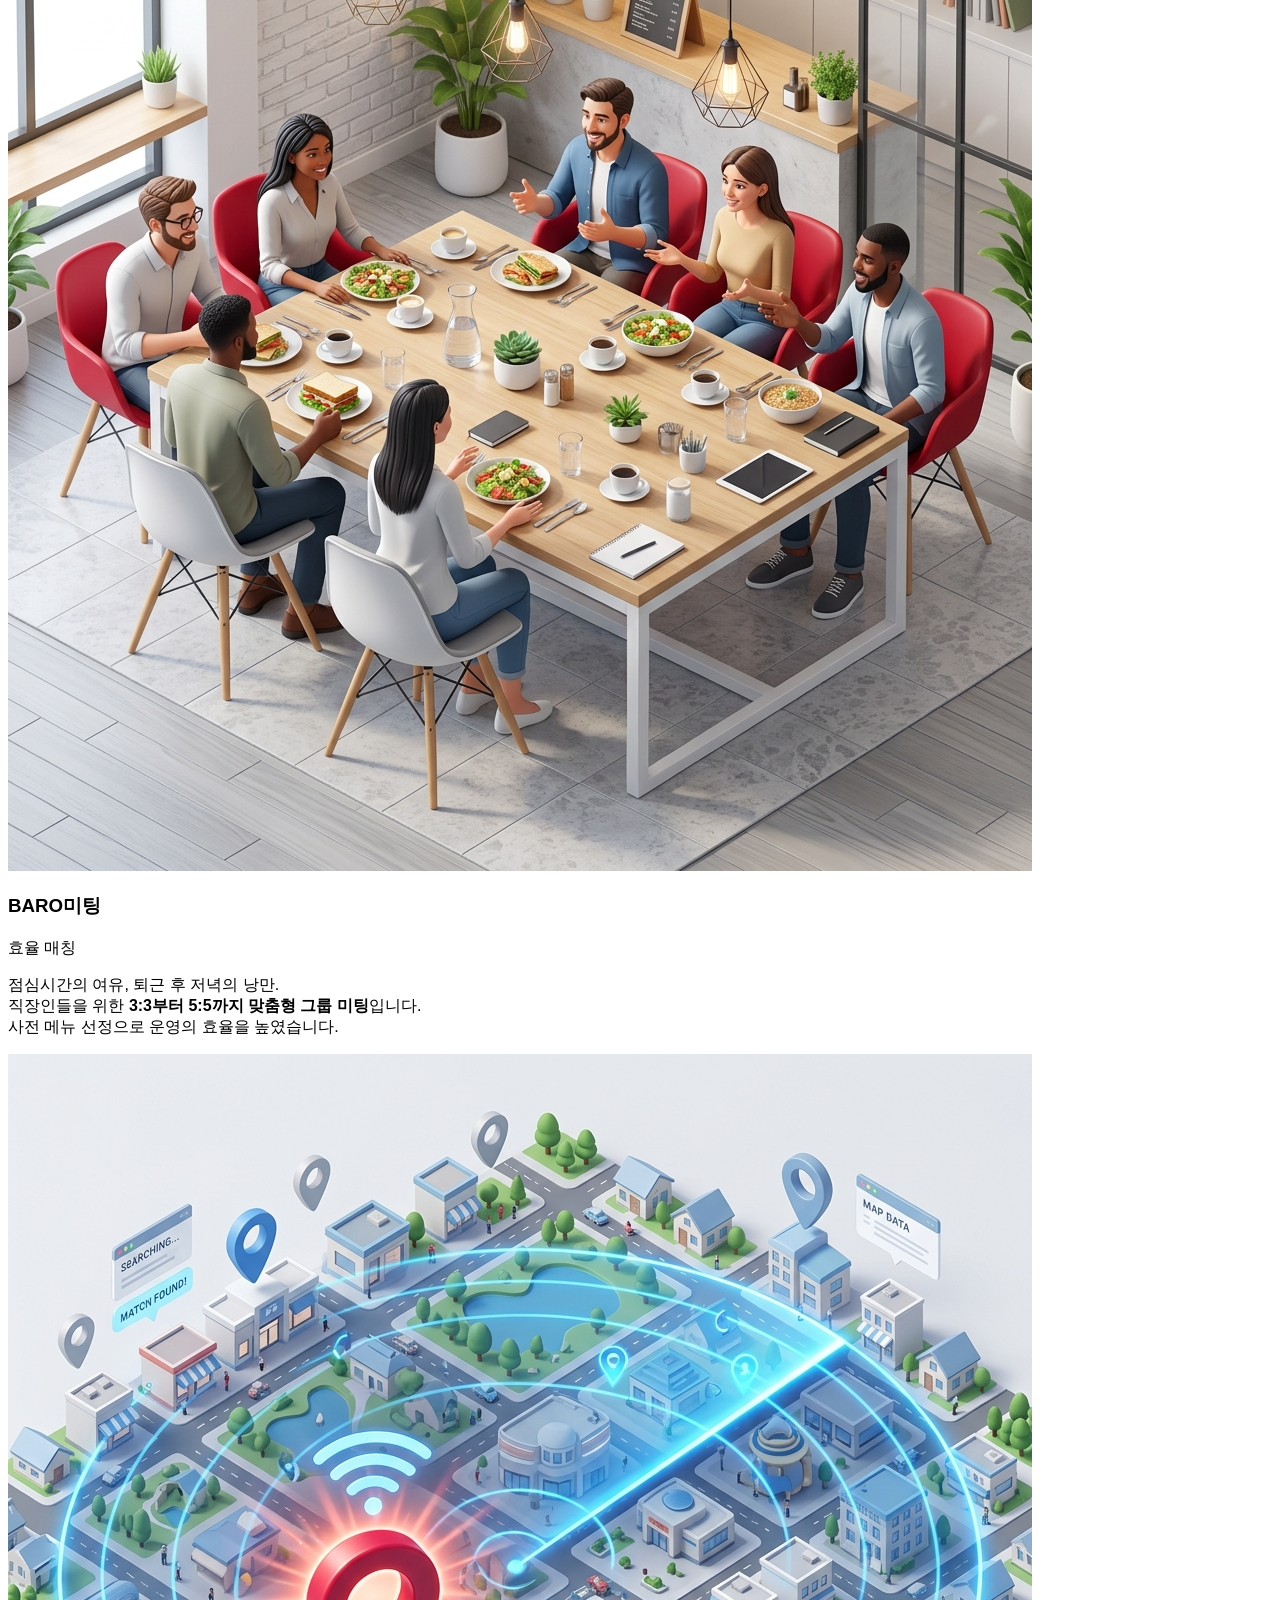
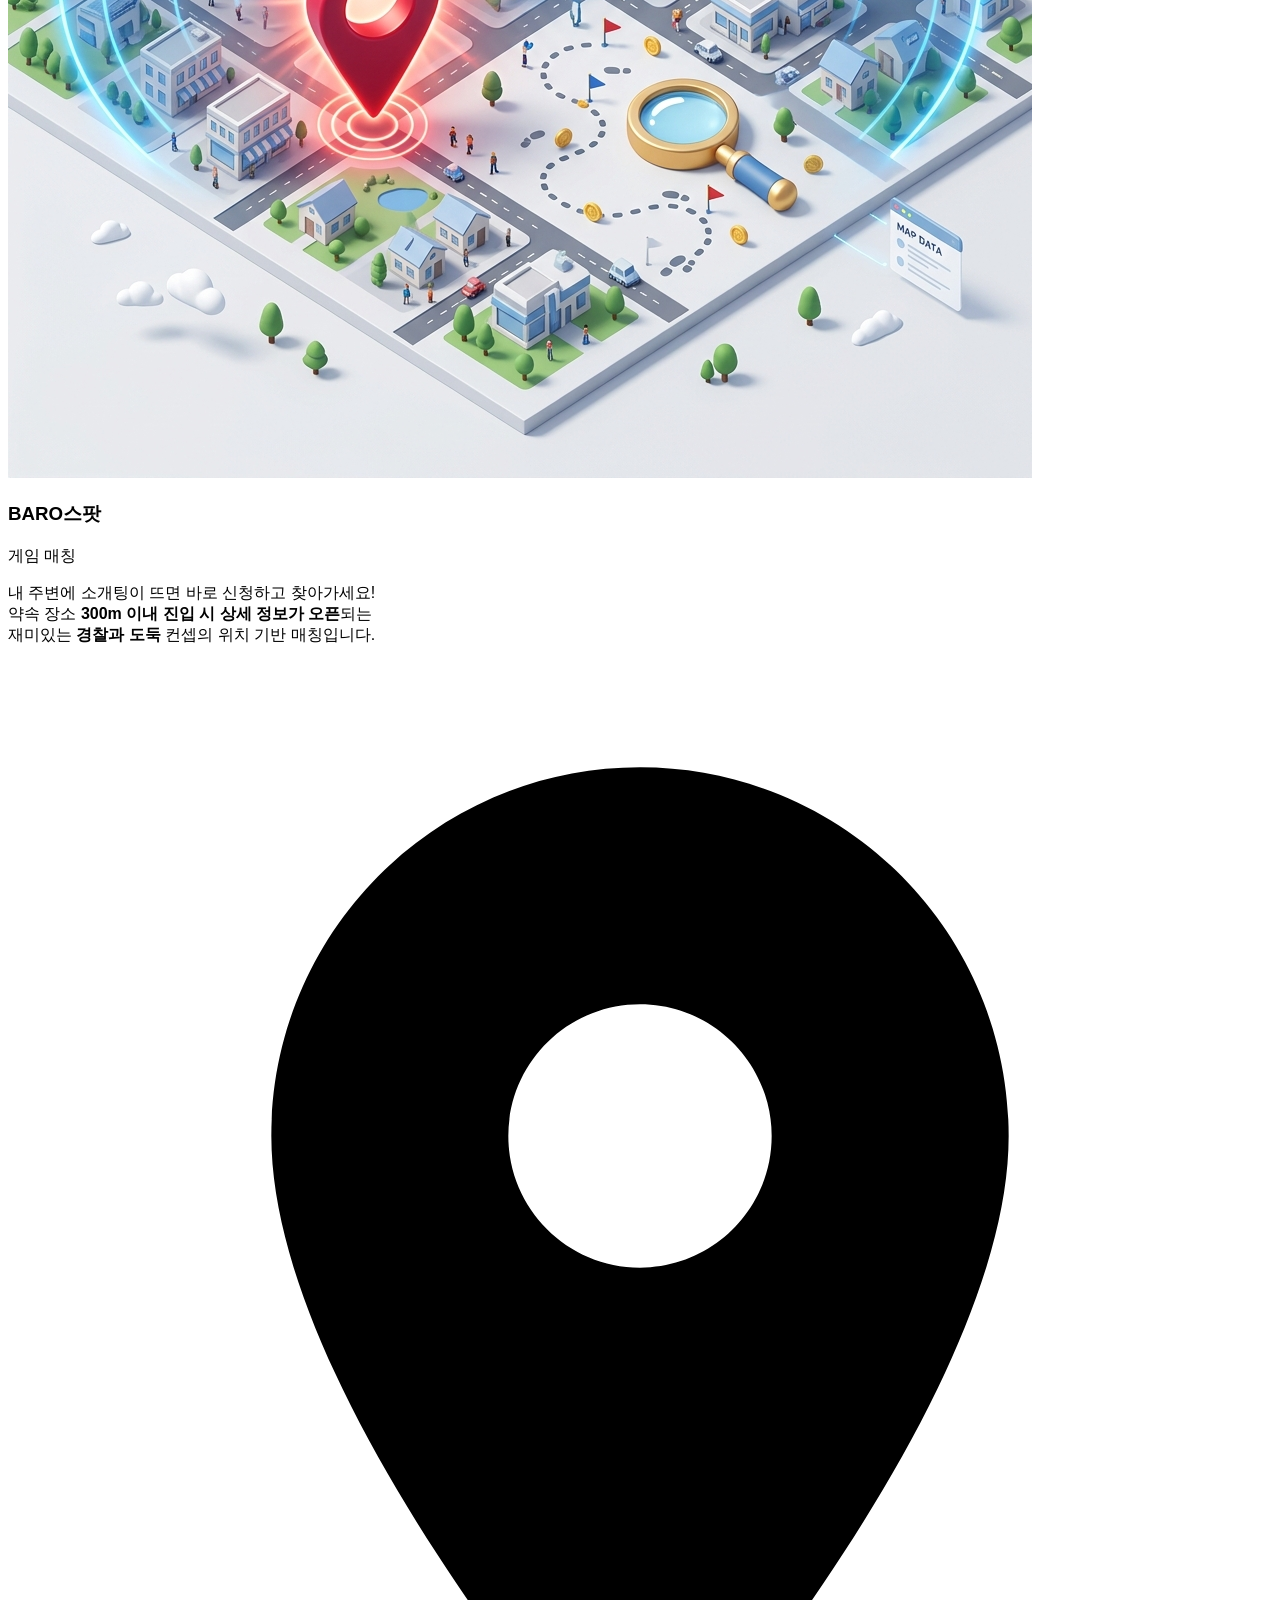
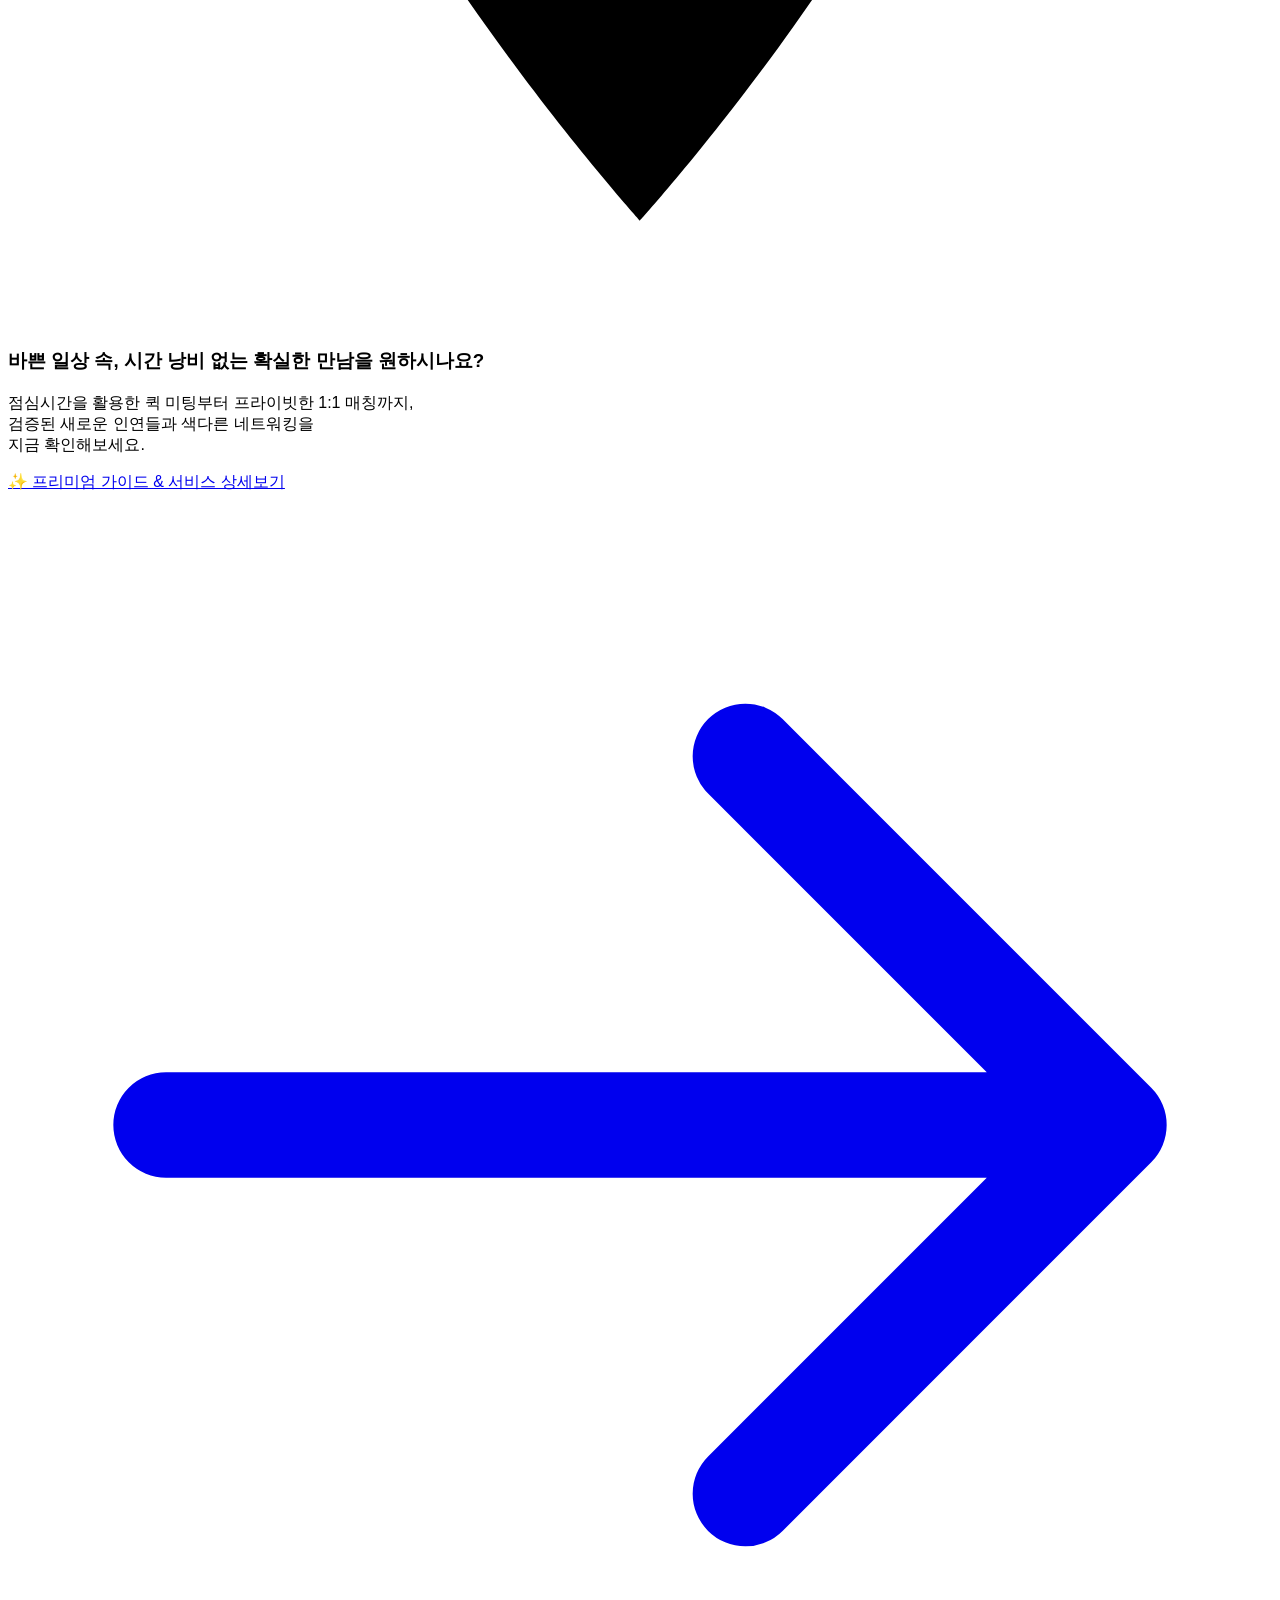
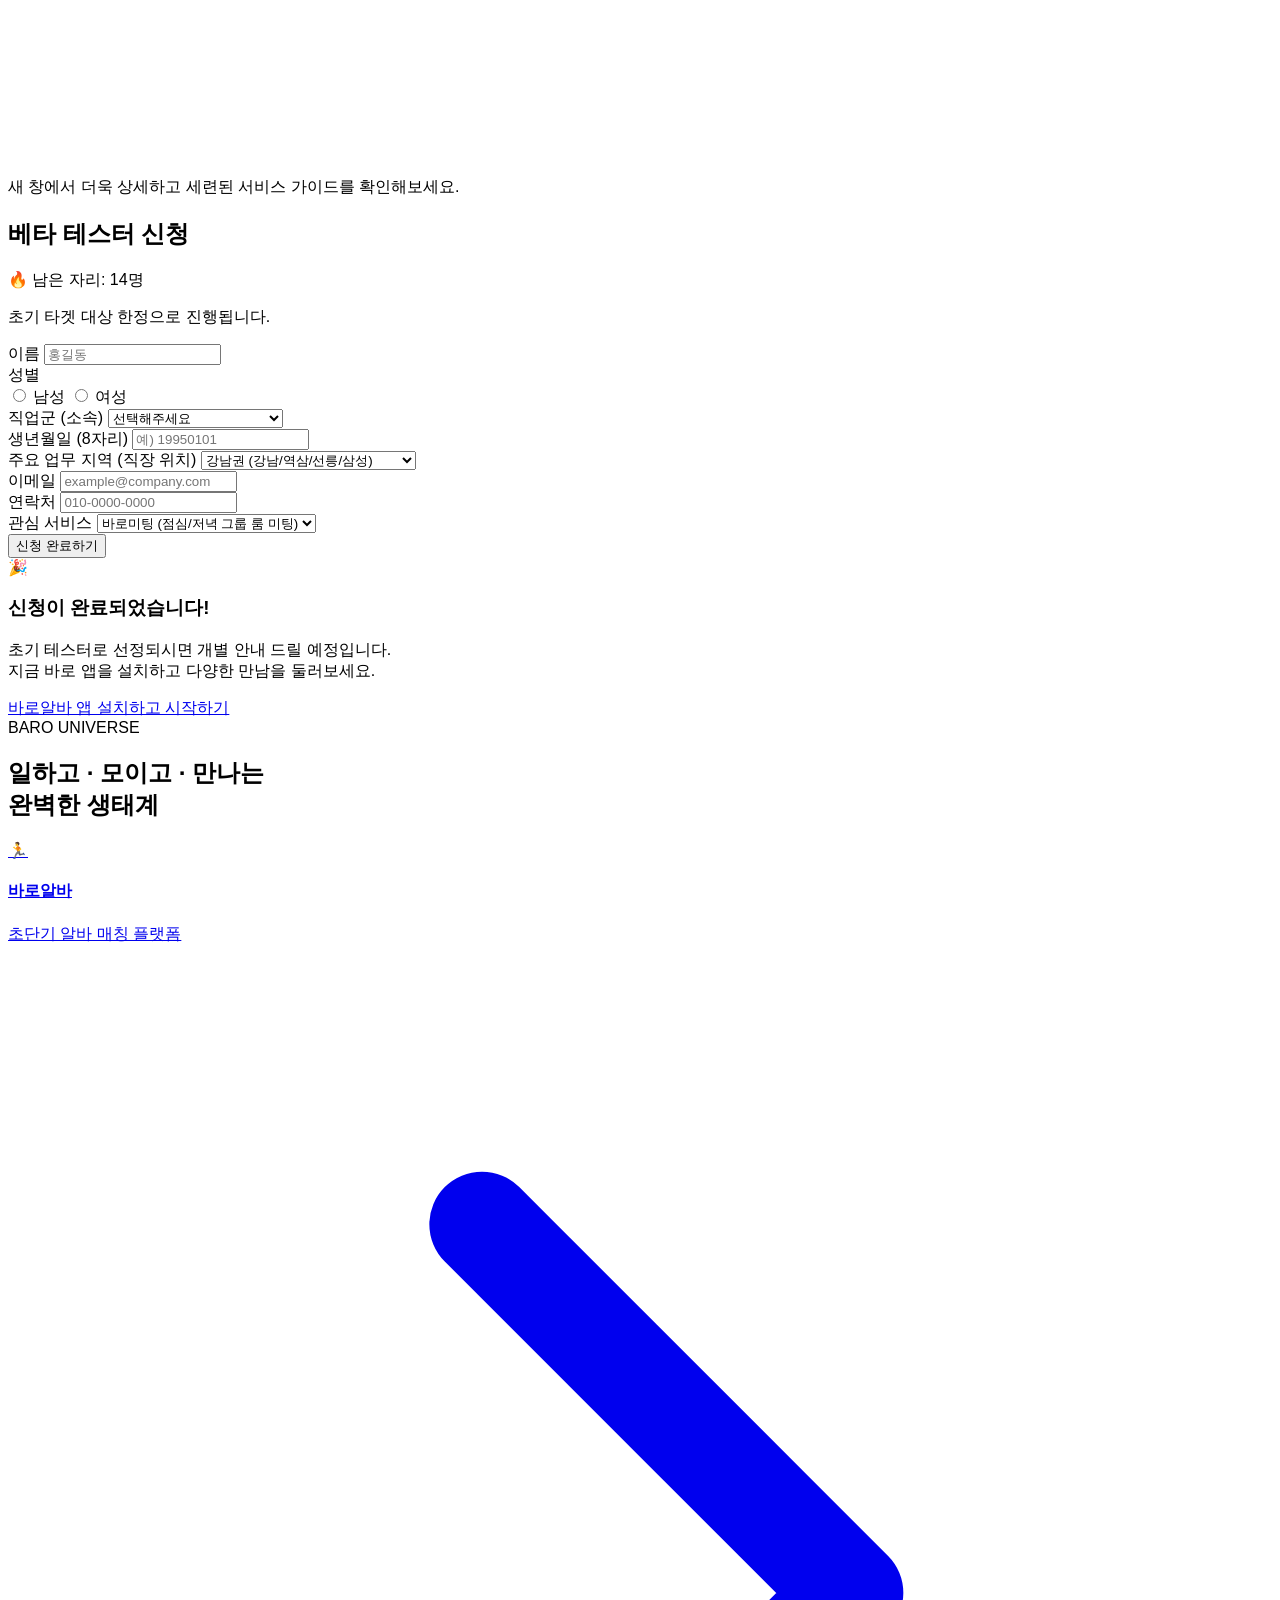
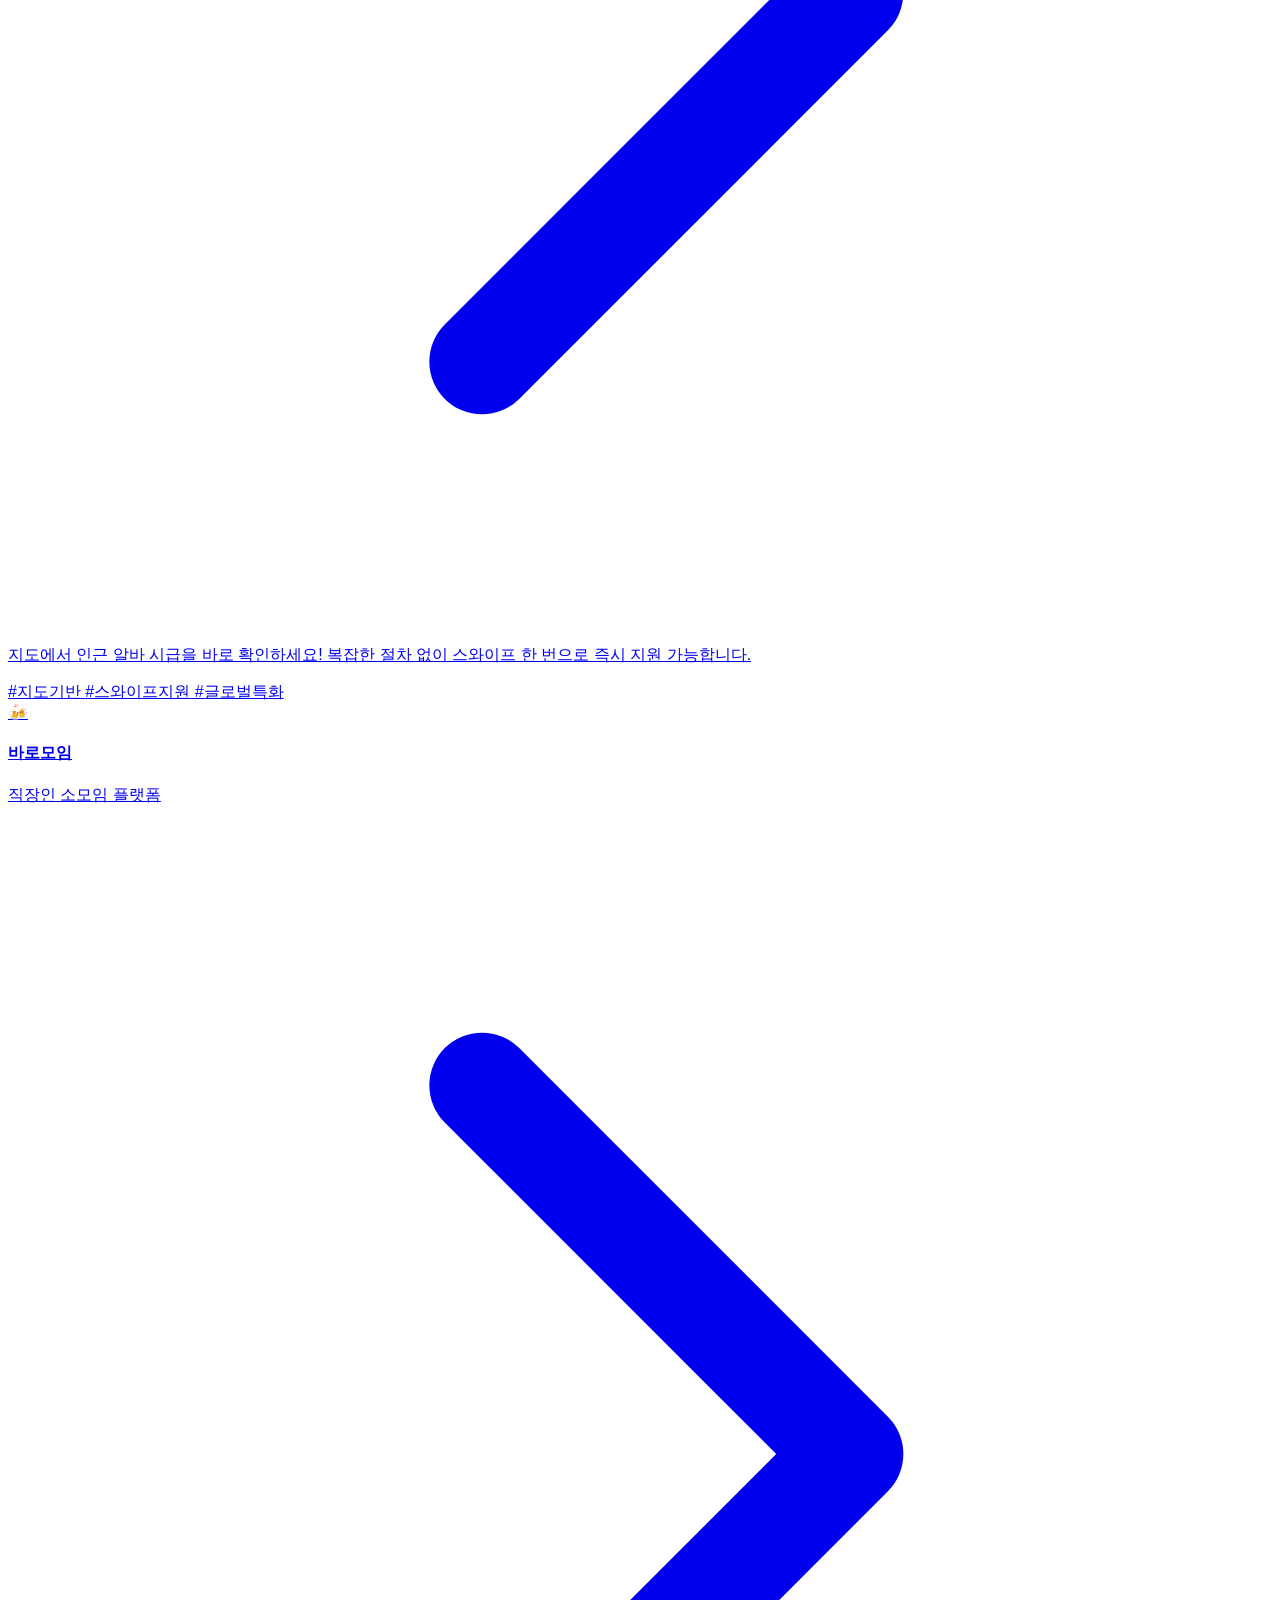
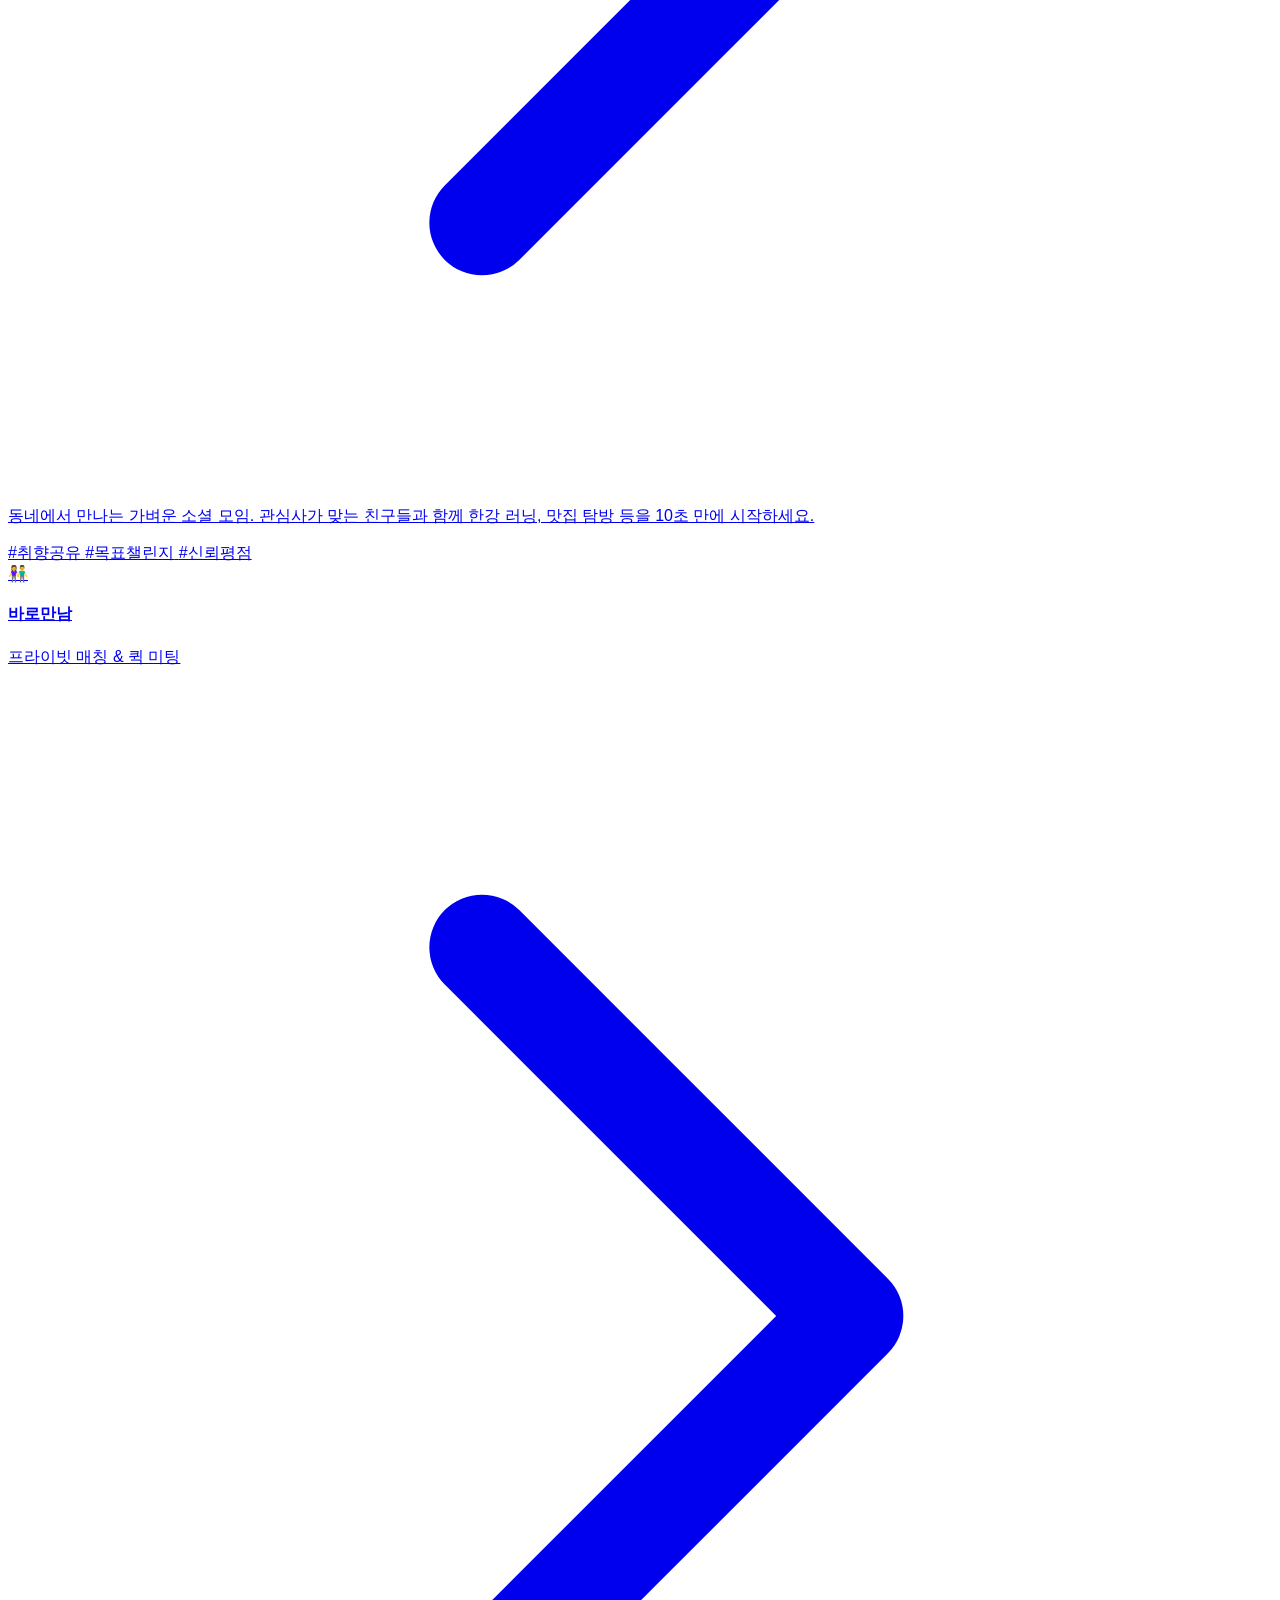
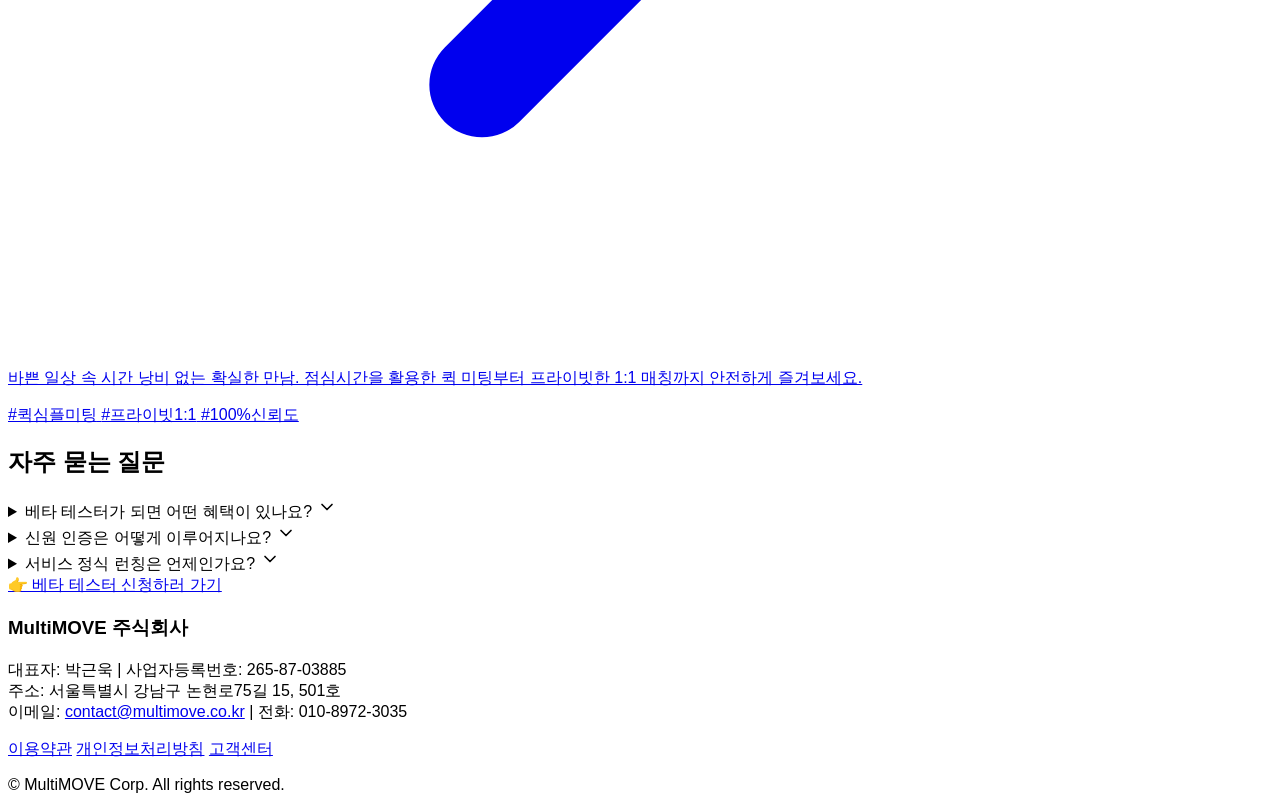
==== commit 65cd1539: "fix: update ecosystem cards and shorten premium text" ====
--- a/index.html
+++ b/index.html
@@ -303,9 +303,9 @@
                 <div class="text-center mb-8">
                     <span class="inline-block px-3 py-1 bg-gray-50 border border-gray-200 text-gray-500 text-[11px] font-extrabold rounded-full mb-3 tracking-widest">BARO UNIVERSE</span>
                     <h2 class="text-[26px] font-extrabold tracking-tight leading-snug">
-                        <span class="text-transparent bg-clip-text bg-gradient-to-r from-red-500 to-rose-500">일하고</span> · 
+                        <span class="text-transparent bg-clip-text bg-gradient-to-r from-orange-500 to-red-500">일하고</span> · 
                         <span class="text-transparent bg-clip-text bg-gradient-to-r from-purple-500 to-indigo-500">모이고</span> · 
-                        <span class="text-transparent bg-clip-text bg-gradient-to-r from-pink-500 to-rose-400">만나는</span><br>
+                        <span class="text-transparent bg-clip-text bg-gradient-to-r from-pink-400 to-rose-500">만나는</span><br>
                         완벽한 생태계
                     </h2>
                 </div>
@@ -315,7 +315,7 @@
                     <a href="baro-alba.html" class="block bg-gray-50 border border-gray-200 p-6 rounded-[24px] hover:bg-white hover:-translate-y-1 transition-all duration-300 shadow-sm hover:shadow-[0_8px_32px_rgba(0,0,0,0.06)] group">
                         <div class="flex items-center justify-between mb-3">
                             <div class="flex items-center gap-3">
-                                <div class="w-12 h-12 rounded-xl bg-red-50 flex items-center justify-center font-bold text-baro border border-red-100 shadow-sm text-xl">A</div>
+                                <div class="w-12 h-12 rounded-xl bg-red-50 flex items-center justify-center border border-red-100 shadow-sm text-[26px]">🏃</div>
                                 <div>
                                     <h4 class="font-extrabold text-[22px] text-gray-900">바로알바</h4>
                                     <p class="text-[13px] text-red-500 font-bold tracking-tight">초단기 알바 매칭 플랫폼</p>
@@ -324,7 +324,7 @@
                             <svg class="w-5 h-5 text-gray-400 group-hover:text-gray-600 transition-colors" fill="none" stroke="currentColor" viewBox="0 0 24 24"><path stroke-linecap="round" stroke-linejoin="round" stroke-width="2" d="M9 5l7 7-7 7"></path></svg>
                         </div>
                         <p class="text-[14px] text-gray-600 mb-4 leading-relaxed font-medium">
-                            지도에서 찾고, 클릭으로 지원하세요. 스와이프 한 번으로 즉시 지원하며, 합격 후 실시간 채팅까지 한 곳에서 해결합니다.
+                            지도에서 인근 알바 시급을 바로 확인하세요! 복잡한 절차 없이 스와이프 한 번으로 즉시 지원 가능합니다.
                         </p>
                         <div class="flex gap-2 flex-wrap">
                             <span class="bg-white text-[11px] font-bold px-3 py-1 rounded-full text-gray-600 border border-gray-200 shadow-sm">#지도기반</span>
@@ -337,7 +337,7 @@
                     <a href="baro-moim.html" class="block bg-gray-50 border border-gray-200 p-6 rounded-[24px] hover:bg-white hover:-translate-y-1 transition-all duration-300 shadow-sm hover:shadow-[0_8px_32px_rgba(0,0,0,0.06)] group">
                         <div class="flex items-center justify-between mb-3">
                             <div class="flex items-center gap-3">
-                                <div class="w-12 h-12 rounded-xl bg-purple-50 flex items-center justify-center font-bold text-purple-600 border border-purple-100 shadow-sm text-xl">M</div>
+                                <div class="w-12 h-12 rounded-xl bg-purple-50 flex items-center justify-center border border-purple-100 shadow-sm text-[24px]">🍻</div>
                                 <div>
                                     <h4 class="font-extrabold text-[22px] text-gray-900">바로모임</h4>
                                     <p class="text-[13px] text-purple-500 font-bold tracking-tight">직장인 소모임 플랫폼</p>
@@ -346,12 +346,34 @@
                             <svg class="w-5 h-5 text-gray-400 group-hover:text-gray-600 transition-colors" fill="none" stroke="currentColor" viewBox="0 0 24 24"><path stroke-linecap="round" stroke-linejoin="round" stroke-width="2" d="M9 5l7 7-7 7"></path></svg>
                         </div>
                         <p class="text-[14px] text-gray-600 mb-4 leading-relaxed font-medium">
-                            관심사로 만나는 가벼운 모임. 10초 만에 모임을 개설하고 한강 러닝, 재테크 스터디 등 목표를 공유하는 챌린지에 참여하세요.
+                            동네에서 만나는 가벼운 소셜 모임. 관심사가 맞는 친구들과 함께 한강 러닝, 맛집 탐방 등을 10초 만에 시작하세요.
                         </p>
                         <div class="flex gap-2 flex-wrap">
                             <span class="bg-white text-[11px] font-bold px-3 py-1 rounded-full text-gray-600 border border-gray-200 shadow-sm">#취향공유</span>
                             <span class="bg-white text-[11px] font-bold px-3 py-1 rounded-full text-gray-600 border border-gray-200 shadow-sm">#목표챌린지</span>
                             <span class="bg-white text-[11px] font-bold px-3 py-1 rounded-full text-gray-600 border border-gray-200 shadow-sm">#신뢰평점</span>
+                        </div>
+                    </a>
+
+                    <!-- 바로만남 프리미엄 카드 (Light) -->
+                    <a href="service_intro_premium.html" class="block bg-gray-50 border border-gray-200 p-6 rounded-[24px] hover:bg-white hover:-translate-y-1 transition-all duration-300 shadow-sm hover:shadow-[0_8px_32px_rgba(0,0,0,0.06)] group">
+                        <div class="flex items-center justify-between mb-3">
+                            <div class="flex items-center gap-3">
+                                <div class="w-12 h-12 rounded-xl bg-pink-50 flex items-center justify-center border border-pink-100 shadow-sm text-[24px]">👫</div>
+                                <div>
+                                    <h4 class="font-extrabold text-[22px] text-gray-900">바로만남</h4>
+                                    <p class="text-[13px] text-pink-500 font-bold tracking-tight">프라이빗 매칭 & 퀵 미팅</p>
+                                </div>
+                            </div>
+                            <svg class="w-5 h-5 text-gray-400 group-hover:text-gray-600 transition-colors" fill="none" stroke="currentColor" viewBox="0 0 24 24"><path stroke-linecap="round" stroke-linejoin="round" stroke-width="2" d="M9 5l7 7-7 7"></path></svg>
+                        </div>
+                        <p class="text-[14px] text-gray-600 mb-4 leading-relaxed font-medium">
+                            바쁜 일상 속 시간 낭비 없는 확실한 만남. 점심시간을 활용한 퀵 미팅부터 프라이빗한 1:1 매칭까지 안전하게 즐겨보세요.
+                        </p>
+                        <div class="flex gap-2 flex-wrap">
+                            <span class="bg-white text-[11px] font-bold px-3 py-1 rounded-full text-gray-600 border border-gray-200 shadow-sm">#퀵심플미팅</span>
+                            <span class="bg-white text-[11px] font-bold px-3 py-1 rounded-full text-gray-600 border border-gray-200 shadow-sm">#프라이빗1:1</span>
+                            <span class="bg-white text-[11px] font-bold px-3 py-1 rounded-full text-gray-600 border border-gray-200 shadow-sm">#100%신뢰도</span>
                         </div>
                     </a>
                 </div>
